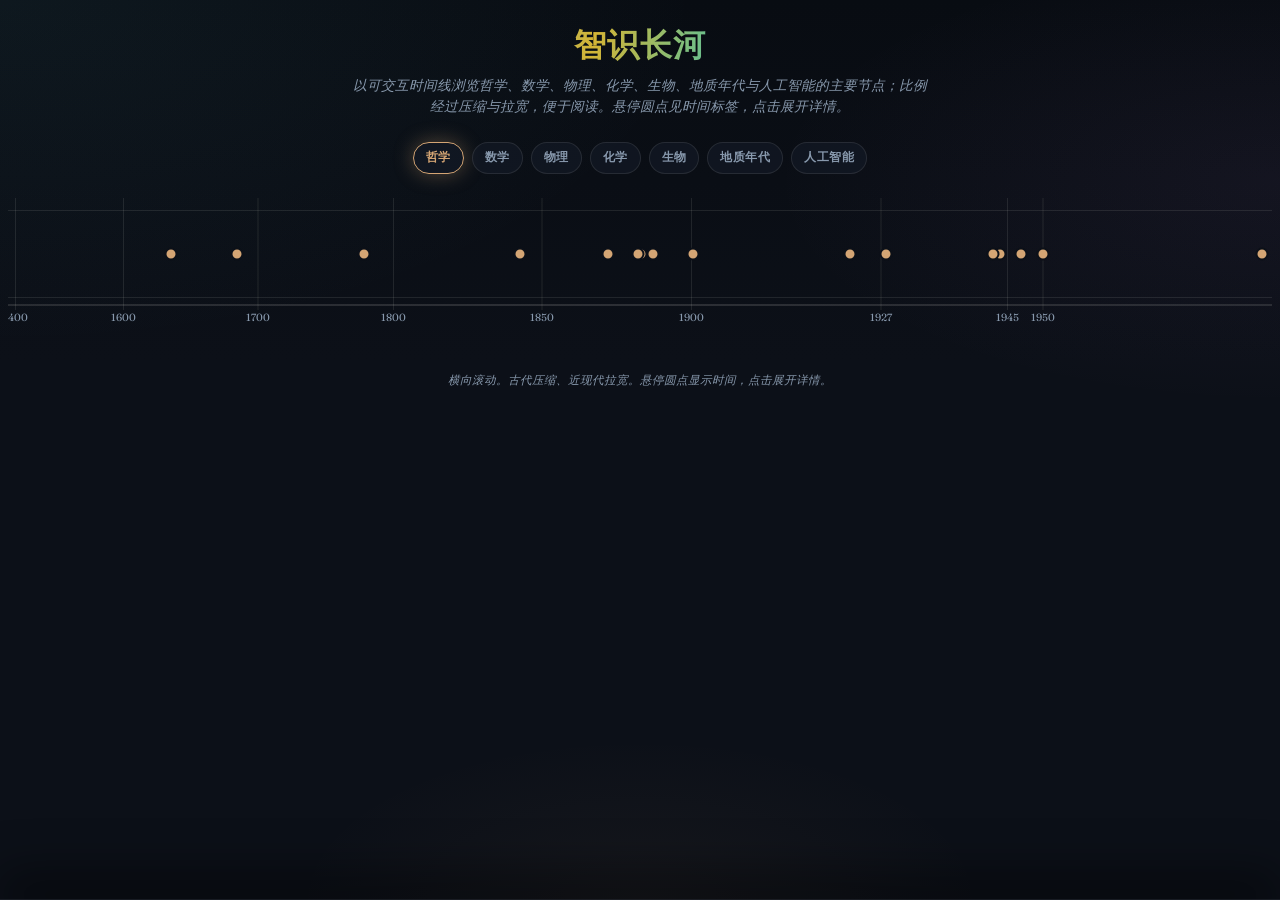
==== timeline.html @ 2673f846 "初始版本：易行简个人站点 — 首页 + 智识时间线 Made-with: Cursor" ====
<!DOCTYPE html>
<html lang="zh-CN">
<head>
  <meta charset="UTF-8" />
  <meta name="viewport" content="width=device-width, initial-scale=1" />
  <title>智识长河 — 哲学 · 数理 · 生命 · 地球 · 智能</title>
  <link rel="preconnect" href="https://fonts.googleapis.com" />
  <link rel="preconnect" href="https://fonts.gstatic.com" crossorigin />
  <link href="https://fonts.googleapis.com/css2?family=Fraunces:opsz,wght@9..144,400;9..144,700&family=Spectral:ital,wght@0,400;0,600;1,400&display=swap" rel="stylesheet" />
  <style>
    :root {
      --bg: #0c1018;
      --bg-panel: #141c28;
      --ink: #eae6de;
      --muted: #8899ad;
      --line: rgba(234, 230, 222, 0.1);
      --philosophy: #d4a574;
      --math: #5eb8c9;
      --physics: #d4b435;
      --chemistry: #6ebf8a;
      --biology: #e88888;
      --geology: #a89078;
      --ai: #b87fd9;
    }

    * { box-sizing: border-box; }
    body {
      margin: 0;
      min-height: 100vh;
      font-family: "Spectral", Georgia, serif;
      background: var(--bg);
      color: var(--ink);
      background-image:
        radial-gradient(ellipse 100% 70% at 0% 0%, rgba(94, 184, 201, 0.07), transparent 55%),
        radial-gradient(ellipse 80% 50% at 100% 20%, rgba(184, 127, 217, 0.06), transparent 50%),
        radial-gradient(ellipse 60% 40% at 50% 100%, rgba(212, 165, 116, 0.05), transparent 45%),
        linear-gradient(180deg, #080c12 0%, var(--bg) 40%);
    }

    header {
      padding: 1.5rem 1.25rem 0.5rem;
      max-width: 52rem;
      margin: 0 auto;
      text-align: center;
    }
    h1 {
      font-family: "Fraunces", Georgia, serif;
      font-weight: 700;
      font-size: clamp(1.4rem, 4vw, 2rem);
      letter-spacing: 0.03em;
      margin: 0 0 0.5rem;
      background: linear-gradient(
        100deg,
        var(--philosophy),
        var(--math) 22%,
        var(--physics) 44%,
        var(--chemistry) 58%,
        var(--biology) 72%,
        var(--geology) 84%,
        var(--ai)
      );
      -webkit-background-clip: text;
      -webkit-text-fill-color: transparent;
      background-clip: text;
    }
    .subtitle {
      color: var(--muted);
      font-size: 0.85rem;
      line-height: 1.55;
      max-width: 36rem;
      margin: 0 auto;
      font-style: italic;
    }

    .tabs {
      display: flex;
      flex-wrap: wrap;
      justify-content: center;
      gap: 0.35rem 0.5rem;
      padding: 1rem 1rem 0.75rem;
      max-width: 56rem;
      margin: 0 auto;
    }
    .tabs button {
      font-family: "Fraunces", Georgia, serif;
      font-size: 0.72rem;
      font-weight: 600;
      letter-spacing: 0.04em;
      padding: 0.45rem 0.75rem;
      border-radius: 999px;
      border: 1px solid var(--line);
      background: rgba(20, 28, 40, 0.6);
      color: var(--muted);
      cursor: pointer;
      transition: color 0.2s, border-color 0.2s, box-shadow 0.2s, background 0.2s;
    }
    .tabs button:hover {
      color: var(--ink);
      border-color: rgba(234, 230, 222, 0.22);
    }
    .tabs button.active {
      color: var(--ink);
      border-color: currentColor;
      box-shadow: 0 0 20px color-mix(in srgb, currentColor 35%, transparent);
    }
    .tabs button[data-d="philosophy"].active { color: var(--philosophy); }
    .tabs button[data-d="math"].active { color: var(--math); }
    .tabs button[data-d="physics"].active { color: var(--physics); }
    .tabs button[data-d="chemistry"].active { color: var(--chemistry); }
    .tabs button[data-d="biology"].active { color: var(--biology); }
    .tabs button[data-d="geology"].active { color: var(--geology); }
    .tabs button[data-d="ai"].active { color: var(--ai); }

    .wrap {
      width: 100%;
      padding: 0 0.5rem 1.5rem;
    }

    .timeline-scroll {
      width: 100%;
      overflow-x: auto;
      overflow-y: visible;
      padding: 0.5rem 0 0.75rem;
      -webkit-overflow-scrolling: touch;
      scrollbar-color: var(--muted) var(--bg-panel);
    }
    .timeline-inner {
      position: relative;
      padding: 0 1.5rem 0.75rem;
      margin: 0 auto;
      box-sizing: border-box;
      display: flex;
      flex-direction: column;
      --ruler-tick-height: calc(1rem + 88px + 0.5rem);
    }
    .timeline-inner.wide { width: 3200px; }
    .timeline-inner.narrow { width: 2800px; }

    .timeline-ruler {
      position: relative;
      flex-shrink: 0;
      height: 40px;
      margin-top: 0.4rem;
    }
    .axis {
      position: absolute;
      left: 1.5rem;
      right: 1.5rem;
      top: 0;
      height: 2px;
      background: var(--line);
      pointer-events: none;
    }
    .axis::after {
      content: "";
      position: absolute;
      inset: 0;
      background: linear-gradient(90deg, transparent, rgba(234, 230, 222, 0.05), transparent);
    }

    .year-ticks {
      position: absolute;
      left: 1.5rem;
      right: 1.5rem;
      top: 8px;
      height: 30px;
      pointer-events: none;
    }
    .year-tick {
      position: absolute;
      transform: translateX(-50%);
      font-family: "Fraunces", serif;
      font-size: 0.65rem;
      color: var(--muted);
      white-space: nowrap;
      top: 0;
      line-height: 1.2;
      max-width: 5.5rem;
      text-align: center;
    }
    .year-tick::before {
      content: "";
      position: absolute;
      left: 50%;
      bottom: 100%;
      margin-bottom: 2px;
      width: 1px;
      height: var(--ruler-tick-height);
      background: var(--line);
      transform: translateX(-50%);
    }

    .tracks {
      position: relative;
      padding-top: 1rem;
      flex-shrink: 0;
    }
    .track {
      position: relative;
      margin-left: 0;
      height: 88px;
      border-radius: 4px;
      background: linear-gradient(90deg, var(--bg-panel), transparent 5%, transparent 95%, var(--bg-panel));
      border: 1px solid var(--line);
      overflow: visible;
    }
    .track { --accent: var(--math); --glow: color-mix(in srgb, var(--accent) 40%, transparent); }

    .marker {
      position: absolute;
      top: 50%;
      transform: translate(-50%, -50%);
      width: 13px;
      height: 13px;
      padding: 0;
      border-radius: 50%;
      background: var(--accent);
      border: 2px solid var(--bg);
      cursor: pointer;
      z-index: 2;
      transition: transform 0.2s, box-shadow 0.2s;
      box-shadow: 0 0 0 0 var(--glow);
    }
    .marker:hover, .marker:focus-visible, .marker.active {
      transform: translate(-50%, -50%) scale(1.22);
      box-shadow: 0 0 18px 4px var(--glow);
      outline: none;
    }
    .marker::after {
      content: attr(data-year);
      position: absolute;
      left: 50%;
      bottom: calc(100% + 6px);
      transform: translateX(-50%);
      font-family: "Fraunces", serif;
      font-size: 0.55rem;
      color: var(--accent);
      white-space: nowrap;
      font-weight: 600;
      pointer-events: none;
      opacity: 0;
      transition: opacity 0.12s ease;
    }
    .marker:hover::after,
    .marker:focus-visible::after,
    .marker.active::after {
      opacity: 1;
    }
    .marker.label-below::after {
      bottom: auto;
      top: calc(100% + 6px);
    }

    .detail-panel {
      position: fixed;
      bottom: 0;
      left: 0;
      right: 0;
      max-height: 48vh;
      background: var(--bg-panel);
      border-top: 1px solid var(--line);
      padding: 1rem 1.25rem 1.35rem;
      transform: translateY(100%);
      transition: transform 0.32s cubic-bezier(0.22, 1, 0.36, 1);
      z-index: 100;
      box-shadow: 0 -24px 48px rgba(0, 0, 0, 0.5);
    }
    .detail-panel.open { transform: translateY(0); }
    .detail-panel .inner { max-width: 720px; margin: 0 auto; }
    .detail-panel .disc {
      display: inline-block;
      font-size: 0.65rem;
      font-weight: 600;
      letter-spacing: 0.08em;
      text-transform: uppercase;
      padding: 0.18rem 0.5rem;
      border-radius: 4px;
      margin-bottom: 0.4rem;
      border: 1px solid color-mix(in srgb, currentColor 35%, transparent);
    }
    .detail-panel .disc.philosophy { color: var(--philosophy); background: color-mix(in srgb, var(--philosophy) 18%, transparent); }
    .detail-panel .disc.math { color: var(--math); background: color-mix(in srgb, var(--math) 18%, transparent); }
    .detail-panel .disc.physics { color: var(--physics); background: color-mix(in srgb, var(--physics) 18%, transparent); }
    .detail-panel .disc.chemistry { color: var(--chemistry); background: color-mix(in srgb, var(--chemistry) 18%, transparent); }
    .detail-panel .disc.biology { color: var(--biology); background: color-mix(in srgb, var(--biology) 18%, transparent); }
    .detail-panel .disc.geology { color: var(--geology); background: color-mix(in srgb, var(--geology) 18%, transparent); }
    .detail-panel .disc.ai { color: var(--ai); background: color-mix(in srgb, var(--ai) 18%, transparent); }
    .detail-panel h2 {
      font-family: "Fraunces", serif;
      font-size: 1.12rem;
      margin: 0 0 0.65rem;
      line-height: 1.38;
    }
    .detail-panel dl {
      margin: 0;
      display: grid;
      gap: 0.5rem;
    }
    .detail-panel dt {
      color: var(--muted);
      font-size: 0.7rem;
      font-weight: 600;
      letter-spacing: 0.04em;
    }
    .detail-panel dd {
      margin: 0.08rem 0 0;
      font-size: 0.88rem;
      line-height: 1.52;
    }
    .close-btn {
      position: absolute;
      top: 0.75rem;
      right: 1rem;
      background: transparent;
      border: 1px solid var(--line);
      color: var(--ink);
      width: 1.9rem;
      height: 1.9rem;
      border-radius: 4px;
      cursor: pointer;
      font-size: 1.05rem;
      line-height: 1;
    }
    .close-btn:hover { border-color: var(--muted); }

    .hint {
      text-align: center;
      color: var(--muted);
      font-size: 0.72rem;
      margin-top: 0.25rem;
      font-style: italic;
      padding: 0 1rem;
    }

    .geo-legend {
      font-size: 0.7rem;
      color: var(--muted);
      text-align: center;
      max-width: 40rem;
      margin: 0 auto 0.5rem;
      line-height: 1.45;
    }

    @media (max-width: 640px) {
      .timeline-inner.wide { width: 2800px; }
      .timeline-inner.narrow { width: 2400px; }
    }
  </style>
</head>
<body>
  <header>
    <h1>智识长河</h1>
    <p class="subtitle">以可交互时间线浏览哲学、数学、物理、化学、生物、地质年代与人工智能的主要节点；比例经过压缩与拉宽，便于阅读。悬停圆点见时间标签，点击展开详情。</p>
  </header>

  <nav class="tabs" id="tabs" aria-label="学科切换">
    <button type="button" data-d="philosophy" class="active">哲学</button>
    <button type="button" data-d="math">数学</button>
    <button type="button" data-d="physics">物理</button>
    <button type="button" data-d="chemistry">化学</button>
    <button type="button" data-d="biology">生物</button>
    <button type="button" data-d="geology">地质年代</button>
    <button type="button" data-d="ai">人工智能</button>
  </nav>

  <p class="geo-legend" id="geoNote" hidden>地质轴：左侧为地球早期，右侧为现今。显生宙占较宽画幅；冥古—太古宙高度压缩。</p>

  <div class="wrap">
    <div class="timeline-scroll" id="scroll">
      <div class="timeline-inner wide" id="inner">
        <div class="tracks" id="tracks"></div>
        <div class="timeline-ruler">
          <div class="axis"></div>
          <div class="year-ticks" id="ticks"></div>
        </div>
      </div>
    </div>
    <p class="hint" id="hint">横向滚动时间轴。近现代事件密集处已拉宽显示。</p>
  </div>

  <aside class="detail-panel" id="panel" aria-live="polite">
    <button type="button" class="close-btn" id="close" aria-label="关闭">×</button>
    <div class="inner" id="panelContent"></div>
  </aside>

  <script>
    const DISC = {
      philosophy: { label: "哲学", accent: "var(--philosophy)", className: "philosophy" },
      math: { label: "数学", accent: "var(--math)", className: "math" },
      physics: { label: "物理", accent: "var(--physics)", className: "physics" },
      chemistry: { label: "化学", accent: "var(--chemistry)", className: "chemistry" },
      biology: { label: "生物", accent: "var(--biology)", className: "biology" },
      geology: { label: "地质年代", accent: "var(--geology)", className: "geology" },
      ai: { label: "人工智能", accent: "var(--ai)", className: "ai" }
    };

    /** 人文与科学史：压缩古代，放宽近现代。近现代专用轴（如 AI）另算比例。 */
    function yearToPct(y, minY, maxY) {
      const yc = Math.min(maxY, Math.max(minY, y));
      if (minY >= 1600) {
        const mid = 1950;
        if (mid <= minY || maxY <= minY) {
          return ((yc - minY) / (maxY - minY)) * 100;
        }
        if (yc <= mid) {
          return ((yc - minY) / (mid - minY)) * 58;
        }
        return 58 + ((yc - mid) / (maxY - mid)) * 42;
      }
      if (yc <= 1000) {
        return ((yc - minY) / (1000 - minY)) * 20;
      }
      if (yc <= 1600) {
        return 20 + ((yc - 1000) / 600) * 12;
      }
      if (yc <= 1800) {
        return 32 + ((yc - 1600) / 200) * 10;
      }
      if (yc <= 1900) {
        return 42 + ((yc - 1800) / 100) * 11;
      }
      if (yc <= 1950) {
        return 53 + ((yc - 1900) / 50) * 13;
      }
      return 66 + ((yc - 1950) / (maxY - 1950)) * 34;
    }

    /**
     * 地质：ma = 百万年前。左端 4600 Ma，右端 0（今）。
     * 显生宙（541Ma 内）约占一半宽度；前寒武纪对数式压缩。
     */
    function maToPct(ma) {
      const m = Math.min(4600, Math.max(0, ma));
      if (m <= 541) {
        return 50 + (1 - m / 541) * 50;
      }
      if (m <= 2500) {
        return 25 + (1 - (m - 541) / (2500 - 541)) * 25;
      }
      return (1 - (m - 2500) / (4600 - 2500)) * 25;
    }

    const DATA = {
      philosophy: {
        kind: "year",
        minYear: -600,
        maxYear: 2025,
        innerClass: "narrow",
        ticks: [-600, -300, 0, 500, 1000, 1400, 1600, 1700, 1800, 1850, 1900, 1927, 1945, 1950, 2000, 2025],
        scrollRatio: 0.52,
        events: [
          { year: -585, person: "泰勒斯等（米利都学派）", event: "自然哲学的兴起", achievement: "以自然本身解释自然现象，被视为西方哲学与科学思想的共同源头之一。" },
          { year: -470, person: "苏格拉底（Socrates）", event: "诘问法与伦理探究", achievement: "将哲学焦点转向概念澄清与「认识你自己」，深刻影响柏拉图与整个欧陆传统。" },
          { year: -387, person: "柏拉图（Plato）", event: "学园与传统形而上学", achievement: "理念论、国家与灵魂学说；其对话体成为哲学教育的范本。" },
          { year: -335, person: "亚里士多德（Aristotle）", event: "逻辑学与多领域体系", achievement: "形式逻辑、形而上学、伦理学与博物学框架，中世纪与近代学术长期受其范畴支配。" },
          { year: 354, person: "奥古斯丁（Augustine）", event: "时间与神义问题", achievement: "内心转向、自由意志与恶的问题，融合希腊哲学与基督教神学。" },
          { year: 1250, person: "托马斯·阿奎那（Aquinas）", event: "经院哲学综合", achievement: "亚里士多德与基督教教义的系统结合，影响自然法与后世形而上学讨论。" },
          { year: 1641, person: "笛卡尔（Descartes）", event: "《第一哲学沉思》", achievement: "方法论怀疑与「我思」起点，开创近代主体性哲学与理性主义。" },
          { year: 1689, person: "洛克（Locke）", event: "经验论与政治哲学", achievement: "观念来源的经验说明；自然权利思想影响启蒙与宪政讨论。" },
          { year: 1781, person: "康德（Kant）", event: "《纯粹理性批判》", achievement: "先验观念论与认识论转向，划定理性边界并重塑伦理与美学的基础。" },
          { year: 1843, person: "克尔凯郭尔（Kierkegaard）", event: "《恐惧与颤栗》等", achievement: "提出「信仰之跃」与美学—伦理—宗教三阶段；强调个体在上帝面前的绝对责任，被视为基督教存在主义与实存哲学的先声。名言式命题：「真理即主体性」——真理不在体系而在个人决断中的承担。" },
          { year: 1872, person: "尼采（Nietzsche）", event: "《悲剧的诞生》", achievement: "以日神/酒神解释希腊悲剧精神，反对苏格拉底以降的理性乐观主义，为后来的价值重估与生命哲学埋伏笔。" },
          { year: 1882, person: "尼采（Nietzsche）", event: "《快乐的科学》与「上帝已死」", achievement: "第五卷补遗中借疯子之口宣告「上帝已死」：欧洲道德根基动摇，人须自铸价值。同一时期提出永恒轮回的思想实验，追问：若一切重演，你是否仍愿如此生活？" },
          { year: 1883, person: "尼采（Nietzsche）", event: "《查拉图斯特拉如是说》", achievement: "以诗性箴言体提出超人（Übermensch）、末人、权力意志；「成为你所是」与对怜悯伦理的批判，深刻影响文学、心理学与后现代伦理讨论。" },
          { year: 1887, person: "尼采（Nietzsche）", event: "《论道德的谱系》", achievement: "以系谱学方法区分主人道德与奴隶道德，揭示怨恨（ressentiment）如何翻转价值；为福柯等人的权力—知识分析提供方法论灵感。" },
          { year: 1900, person: "胡塞尔（Husserl）", event: "《逻辑研究》", achievement: "开创现象学：回到「事物本身」，通过本质直观与意向性分析描述意识结构。海德格尔、萨特等人的实存/生存论路径多由此出。" },
          { year: 1922, person: "维特根斯坦（Wittgenstein）", event: "《逻辑哲学论》", achievement: "语言界限与图像论，推动分析哲学与逻辑语义学发展。" },
          { year: 1927, person: "海德格尔（Heidegger）", event: "《存在与时间》", achievement: "以「此在」（Dasein）追问存在意义：操心、向死而在、本真与非本真；时间性为理解存在的境域。此书被视为20世纪欧陆哲学的里程碑，亦深刻影响萨特的存在主义表述。" },
          { year: 1942, person: "加缪（Camus）", event: "《西西弗神话》", achievement: "提出「荒谬」：人对意义的渴求与世界沉默之间的断裂；结论不是自杀而是「应当想象西西弗是快乐的」——在无神论下坚持反抗与清醒。与萨特论战「是否必为存在主义者」。" },
          { year: 1943, person: "萨特（Sartre）", event: "《存在与虚无》", achievement: "系统阐述自由与责任：意识是「自为存在」，不断否定既成所是；「人被判定为自由」。关键区分自在/自为、自欺（mauvaise foi）；他人即地狱指向主体间承认的困难。" },
          { year: 1946, person: "萨特（Sartre）", event: "公开演讲《存在主义是一种人道主义》", achievement: "面向公众的宣言：「存在先于本质」——人没有预先被规定的本质，通过选择与行动自我定义；强调人不能逃避对自我与他人的责任。此文通俗化存在主义，亦引发「是否仍人道主义」的哲学争议。" },
          { year: 1949, person: "波伏娃（de Beauvoir）", event: "《第二性》", achievement: "名言：「女人不是天生的，而是被塑造成的」；以存在主义伦理审视性别与处境，把「他者」分析引入女性主义经典，与萨特哲学形成对话与修正。" },
          { year: 1967, person: "福柯（Foucault）等", event: "知识考古与话语分析", achievement: "权力—知识关系与历史断裂视角，拓展哲学与社会理论的交叉。" }
        ]
      },
      math: {
        kind: "year",
        minYear: -500,
        maxYear: 2025,
        innerClass: "wide",
        ticks: [-500, 0, 500, 1000, 1500, 1600, 1700, 1800, 1900, 1920, 1950, 1970, 1990, 2000, 2010, 2025],
        scrollRatio: 0.55,
        events: [
          { year: -300, person: "欧几里得（Euclid）", event: "《几何原本》", achievement: "公理化几何典范，影响数学严格性标准两千余年。" },
          { year: 250, person: "丢番图（Diophantus）", event: "《算术》", achievement: "不定方程与代数思想，衔接古代算术与近代数论。" },
          { year: 820, person: "花拉子米（Al-Khwarizmi）", event: "代数学的系统阐述", achievement: "一次与二次方程算法化；algorithm 一词源于其名。" },
          { year: 1637, person: "笛卡尔（Descartes）", event: "解析几何", achievement: "坐标统一几何与代数，为微积分铺路。" },
          { year: 1684, person: "牛顿 / 莱布尼茨", event: "微积分发表", achievement: "变化率与累积的无穷小演算，成为科学建模核心语言。" },
          { year: 1820, person: "伽罗瓦（Galois）", event: "群论与根式可解性", achievement: "对称结构进入方程理论，开创抽象代数方向。" },
          { year: 1900, person: "希尔伯特（Hilbert）", event: "23 个数学问题", achievement: "为 20 世纪数学设定研究议程。" },
          { year: 1931, person: "哥德尔（Gödel）", event: "不完备定理", achievement: "形式系统内不可判定命题的存在，重塑数学基础观。" },
          { year: 1994, person: "怀尔斯（Wiles）等", event: "费马大定理", achievement: "椭圆曲线与模形式深度联系，数论里程碑。" },
          { year: 2003, person: "佩雷尔曼（Perelman）", event: "庞加莱猜想", achievement: "里奇流与三维拓扑，克雷研究所千禧难题之一获解。" }
        ]
      },
      physics: {
        kind: "year",
        minYear: -500,
        maxYear: 2025,
        innerClass: "wide",
        ticks: [-500, 0, 1000, 1543, 1687, 1800, 1865, 1905, 1915, 1926, 1948, 2012, 2015, 2025],
        scrollRatio: 0.58,
        events: [
          { year: -240, person: "阿基米德（Archimedes）", event: "浮力与杠杆", achievement: "静力学与流体静力学经典定律。" },
          { year: 1543, person: "哥白尼（Copernicus）", event: "日心说《天体运行论》", achievement: "宇宙图景从地心向日心转变的关键一步。" },
          { year: 1687, person: "牛顿（Newton）", event: "《自然哲学的数学原理》", achievement: "万有引力与运动定律，经典力学统一框架。" },
          { year: 1865, person: "麦克斯韦（Maxwell）", event: "麦克斯韦方程组", achievement: "电磁场统一，预言电磁波。" },
          { year: 1905, person: "爱因斯坦（Einstein）", event: "狭义相对论", achievement: "时空相对性与质能关系。" },
          { year: 1915, person: "爱因斯坦（Einstein）", event: "广义相对论", achievement: "引力几何化，宇宙学与引力波的理论基础。" },
          { year: 1926, person: "玻尔、海森堡、薛定谔等", event: "量子力学完整表述", achievement: "微观世界概率幅与算符形式。" },
          { year: 1948, person: "费曼 / 施温格 / 朝永", event: "量子电动力学重整化", achievement: "量子场论计算与实验精确吻合的范式。" },
          { year: 2012, person: "CERN ATLAS/CMS", event: "希格斯玻色子", achievement: "标准模型电弱对称破缺机制的实验验证。" },
          { year: 2015, person: "LIGO / Virgo", event: "引力波直接探测", achievement: "打开引力波天文学观测窗口。" }
        ]
      },
      chemistry: {
        kind: "year",
        minYear: -500,
        maxYear: 2025,
        innerClass: "narrow",
        ticks: [-500, 0, 1000, 1600, 1700, 1770, 1800, 1869, 1926, 1953, 1985, 2025],
        scrollRatio: 0.5,
        events: [
          { year: -400, person: "留基伯 / 德谟克利特（传说与文献）", event: "原子观念（哲学层面）", achievement: "物质离散性的古老直觉，近代原子论的思想先驱。" },
          { year: 1661, person: "波义耳（Boyle）", event: "《怀疑的化学家》", achievement: "元素概念与实验化学方法论，化学逐渐独立于炼金术叙事。" },
          { year: 1774, person: "拉瓦锡（Lavoisier）", event: "氧化说与质量守恒", achievement: "近代化学革命：精确称量与燃烧理论的改写。" },
          { year: 1803, person: "道尔顿（Dalton）", event: "原子论与倍比定律", achievement: "定量原子假说，连接化学反应的整数比规律。" },
          { year: 1869, person: "门捷列夫（Mendeleev）", event: "元素周期律", achievement: "性质随原子量（后修正为原子序）周期重复，预言新元素。" },
          { year: 1874, person: "范托夫 / 勒贝尔", event: "碳四面体与立体化学", achievement: "分子三维结构与旋光异构的理解。" },
          { year: 1926, person: "薛定谔方程在化学中的应用", event: "量子化学开端", achievement: "化学键与分子轨道可由量子力学计算。" },
          { year: 1953, person: "齐格勒—纳塔等", event: "定向聚合催化剂", achievement: "塑料与高分子工业的关键催化体系。" },
          { year: 1985, person: "克罗托 / 斯莫利等", event: "富勒烯 C₆₀", achievement: "新型碳同素异形体，开启纳米碳材料研究。" },
          { year: 2016, person: "法林加等", event: "分子机器（诺奖）", achievement: "可控分子马达与开关，化学迈向微观机器。" }
        ]
      },
      biology: {
        kind: "year",
        minYear: -500,
        maxYear: 2025,
        innerClass: "wide",
        ticks: [-500, 0, 500, 1543, 1628, 1735, 1859, 1900, 1953, 2003, 2012, 2020, 2025],
        scrollRatio: 0.54,
        events: [
          { year: -350, person: "亚里士多德等", event: "动物志与分类雏形", achievement: "系统观察生命现象的早期综合。" },
          { year: 1543, person: "维萨里（Vesalius）", event: "《人体构造》", achievement: "解剖学基于实证观察的复兴。" },
          { year: 1628, person: "哈维（Harvey）", event: "血液循环", achievement: "实验生理学的重要范例。" },
          { year: 1735, person: "林奈（Linnaeus）", event: "双名法与分类体系", achievement: "生物命名与层级分类的国际传统基础。" },
          { year: 1859, person: "达尔文（Darwin）", event: "《物种起源》", achievement: "自然选择解释物种多样性，统一生物学史观。" },
          { year: 1865, person: "孟德尔（Mendel）", event: "遗传定律（后重新发现）", achievement: "离散遗传因子思想，为基因概念奠基。" },
          { year: 1953, person: "沃森 / 克里克等", event: "DNA 双螺旋", achievement: "遗传信息分子载体与复制机制的结构基础。" },
          { year: 1977, person: "桑格（Sanger）等", event: "DNA 测序方法", achievement: "基因组时代的技术前提。" },
          { year: 2003, person: "人类基因组计划", event: "人类基因组草图", achievement: "大规模遗传信息参考，推动精准医学与演化研究。" },
          { year: 2012, person: "杜德纳 / 沙尔庞捷等", event: "CRISPR-Cas9 基因编辑", achievement: "可编程核酸酶，革命性改造生命科学研究与应用边界。" }
        ]
      },
      geology: {
        kind: "geo",
        innerClass: "wide",
        ticks: [
          { ma: 4600, label: "46 亿年前\n地球形成" },
          { ma: 4000, label: "40 亿年前" },
          { ma: 2500, label: "大氧化等\n25 亿年前" },
          { ma: 541, label: "寒武纪开始\n5.41 亿年前" },
          { ma: 252, label: "二叠纪末\n2.52 亿年前" },
          { ma: 66, label: "白垩纪末\n6600 万年前" },
          { ma: 2.6, label: "第四纪\n260 万年前" },
          { ma: 0, label: "现今" }
        ],
        scrollRatio: 0.15,
        events: [
          { ma: 4560, person: "行星吸积（主流模型）", event: "地球形成", achievement: "由原行星盘物质吸积；后期大碰撞假说解释月球起源。" },
          { ma: 4400, person: "锆石同位素记录", event: "最古老地壳碎片", achievement: "暗示早期已有固态地壳与水圈相互作用线索。" },
          { ma: 4000, person: "晚期重轰炸衰退", event: "宜居窗口逐步打开", achievement: "撞击通量下降有利于海洋与化学演化稳定。" },
          { ma: 3500, person: "叠层石等证据", event: "早期生命活动痕迹", achievement: "微生物席与光合作用前体推动生物圈扩张。" },
          { ma: 2400, person: "大氧化事件（Great Oxidation）", event: "大气氧显著上升", achievement: "改变元素循环与矿物沉积，为复杂代谢铺路。" },
          { ma: 541, person: "化石记录", event: "寒武纪生命大爆发", achievement: "主要动物门类在相对短时间内出现，生态系统复杂化。" },
          { ma: 375, person: "肉鳍鱼等", event: "登陆与四足类起源", achievement: "脊椎动物向陆地拓展的关键演化支。" },
          { ma: 252, person: "生物圈", event: "二叠纪末大灭绝", achievement: "最大规模物种损失之一，重塑中生代生态位。" },
          { ma: 66, person: "希克苏鲁伯撞击等", event: "白垩纪末大灭绝", achievement: "非鸟恐龙灭绝，哺乳动物辐射机遇。" },
          { ma: 2.6, person: "国际年代地层表", event: "第四纪冰期旋回", achievement: "冰川进退塑造现代地貌与人类迁徙背景。" },
          { ma: 0.3, person: "古人类学与遗传学", event: "智人崛起", achievement: "工具、语言与文化在全新世加速改变地表系统。" }
        ]
      },
      ai: {
        kind: "year",
        minYear: 1840,
        maxYear: 2025,
        innerClass: "wide",
        ticks: [1840, 1890, 1936, 1945, 1950, 1956, 1969, 1980, 1989, 1997, 2007, 2012, 2017, 2022, 2025],
        scrollRatio: 0.72,
        events: [
          { year: 1843, person: "巴贝奇 / 洛夫莱斯", event: "分析机与程序思想", achievement: "通用计算与算法的早期想象。" },
          { year: 1936, person: "图灵（Turing）", event: "图灵机", achievement: "可计算性的数学定义。" },
          { year: 1943, person: "麦卡洛克 / 皮茨", event: "人工神经元模型", achievement: "将逻辑与神经活动数学化。" },
          { year: 1948, person: "香农（Shannon）", event: "通信的数学理论", achievement: "信息熵与信道容量，数字通信基石。" },
          { year: 1950, person: "图灵（Turing）", event: "《计算机器与智能》", achievement: "图灵测试与机器智能议题的公开表述。" },
          { year: 1956, person: "麦卡锡、明斯基等", event: "达特茅斯会议", achievement: "「人工智能」名称确立，学科自觉诞生。" },
          { year: 1957, person: "罗森布拉特（Rosenblatt）", event: "感知机", achievement: "可学习分类器与神经网络第一次浪潮。" },
          { year: 1965, person: "费根鲍姆（Feigenbaum）等", event: "专家系统 DENDRAL", achievement: "知识工程与规则推理实用化。" },
          { year: 1986, person: "鲁梅尔哈特等", event: "反向传播普及", achievement: "多层网络有效训练，深度学习先声。" },
          { year: 1997, person: "IBM Deep Blue", event: "国际象棋人机对决", achievement: "专用搜索与硬件在完备信息博弈中的胜利。" },
          { year: 2012, person: "辛顿团队（AlexNet）", event: "ImageNet 突破", achievement: "深度卷积网络在视觉上的产业级转折。" },
          { year: 2017, person: "Vaswani 等", event: "Transformer", achievement: "自注意力成为大模型主干架构。" },
          { year: 2022, person: "OpenAI 等", event: "ChatGPT 普及", achievement: "大语言模型进入日常应用，重塑人机交互。" }
        ]
      }
    };

    let currentDisc = "philosophy";
    const panel = document.getElementById("panel");
    const panelContent = document.getElementById("panelContent");
    const closeBtn = document.getElementById("close");
    const tracksEl = document.getElementById("tracks");
    const ticksEl = document.getElementById("ticks");
    const innerEl = document.getElementById("inner");
    const scrollEl = document.getElementById("scroll");
    const geoNote = document.getElementById("geoNote");
    const hintEl = document.getElementById("hint");

    function positionForEvent(e, cfg) {
      if (cfg.kind === "geo") {
        return maToPct(e.ma);
      }
      return yearToPct(e.year, cfg.minYear, cfg.maxYear);
    }

    function tickLabelYear(y, minY) {
      if (y < 0) return "前 " + Math.abs(y);
      if (y === 0) return "公元元年";
      return String(y);
    }

    function openPanel(ev, discKey) {
      const meta = DISC[discKey];
      document.querySelectorAll(".marker").forEach((x) => x.classList.remove("active"));
      const btn = [...document.querySelectorAll(".marker")].find(
        (b) => b.getAttribute("data-ev-id") === String(ev._id)
      );
      if (btn) btn.classList.add("active");

      let timeStr;
      if (DATA[discKey].kind === "geo") {
        if (ev.ma >= 1000) {
          timeStr = "约 " + (ev.ma / 1000).toFixed(2) + " 十亿年前（" + Math.round(ev.ma) + " Ma）";
        } else if (ev.ma >= 1) {
          timeStr = "约 " + Math.round(ev.ma * 10) / 10 + " 百万年前";
        } else {
          timeStr = "约 " + Math.round(ev.ma * 100) + " 万年前";
        }
      } else {
        const y = ev.year;
        timeStr = y < 0 ? "约公元前 " + Math.abs(y) + " 年" : y + " 年";
      }

      panelContent.innerHTML =
        '<span class="disc ' + meta.className + '">' + meta.label + "</span>" +
        "<h2>" + timeStr + " · " + ev.event + "</h2>" +
        "<dl>" +
        "<dt>代表人物 / 主体</dt><dd>" + ev.person + "</dd>" +
        "<dt>节点</dt><dd>" + ev.event + "</dd>" +
        "<dt>主要贡献与意义</dt><dd>" + ev.achievement + "</dd>" +
        "</dl>";
      panel.classList.add("open");
    }

    closeBtn.addEventListener("click", () => {
      panel.classList.remove("open");
      document.querySelectorAll(".marker").forEach((x) => x.classList.remove("active"));
    });

    panel.addEventListener("click", (e) => {
      if (e.target === panel) closeBtn.click();
    });

    function render(discKey) {
      currentDisc = discKey;
      const cfg = DATA[discKey];
      const meta = DISC[discKey];

      innerEl.classList.remove("wide", "narrow");
      innerEl.classList.add(cfg.innerClass || "wide");

      geoNote.hidden = cfg.kind !== "geo";
      hintEl.textContent =
        cfg.kind === "geo"
          ? "地质时间轴：越靠右越接近现代。点击圆点阅读各阶段地球与生命的协同演化。"
          : "横向滚动。古代压缩、近现代拉宽。悬停圆点显示时间，点击展开详情。";

      ticksEl.innerHTML = "";
      if (cfg.kind === "geo") {
        cfg.ticks.forEach((t) => {
          const el = document.createElement("div");
          el.className = "year-tick";
          el.style.left = maToPct(t.ma) + "%";
          el.textContent = t.label.replace(/\n/g, " ");
          ticksEl.appendChild(el);
        });
      } else {
        cfg.ticks.forEach((y) => {
          const el = document.createElement("div");
          el.className = "year-tick";
          el.style.left = yearToPct(y, cfg.minYear, cfg.maxYear) + "%";
          el.textContent = tickLabelYear(y, cfg.minYear);
          ticksEl.appendChild(el);
        });
      }

      tracksEl.innerHTML = "";
      const track = document.createElement("div");
      track.className = "track";
      track.style.setProperty("--accent", meta.accent);

      const list = cfg.events.map((e, i) => ({ ...e, _id: discKey + "-" + i }));
      list.sort((a, b) => {
        const pa = cfg.kind === "geo" ? a.ma : a.year;
        const pb = cfg.kind === "geo" ? b.ma : b.year;
        return pb - pa;
      });

      list.forEach((e, i) => {
        const m = document.createElement("button");
        m.type = "button";
        m.className = "marker" + (i % 2 === 1 ? " label-below" : "");
        m.style.left = positionForEvent(e, cfg) + "%";
        m.setAttribute("data-ev-id", e._id);
        if (cfg.kind === "geo") {
          let short =
            e.ma >= 1000
              ? (e.ma / 1000).toFixed(1) + " Ga"
              : e.ma >= 1
                ? Math.round(e.ma) + " Ma"
                : Math.round(e.ma * 1000) + " ka";
          m.dataset.year = short;
          m.title = short + " · " + e.event;
        } else {
          m.dataset.year = e.year < 0 ? "前" + Math.abs(e.year) : String(e.year);
          m.title = m.dataset.year + " · " + e.event;
        }
        m.setAttribute("aria-label", (cfg.kind === "geo" ? e.ma + " Ma" : e.year) + " · " + e.event);
        m.addEventListener("click", () => openPanel(e, discKey));
        track.appendChild(m);
      });

      tracksEl.appendChild(track);

      requestAnimationFrame(() => {
        const max = innerEl.scrollWidth - scrollEl.clientWidth;
        scrollEl.scrollLeft = Math.max(0, max * (cfg.scrollRatio ?? 0.5));
      });
    }

    document.getElementById("tabs").addEventListener("click", (e) => {
      const btn = e.target.closest("button[data-d]");
      if (!btn) return;
      document.querySelectorAll(".tabs button").forEach((b) => b.classList.remove("active"));
      btn.classList.add("active");
      render(btn.getAttribute("data-d"));
    });

    render("philosophy");
  </script>
</body>
</html>
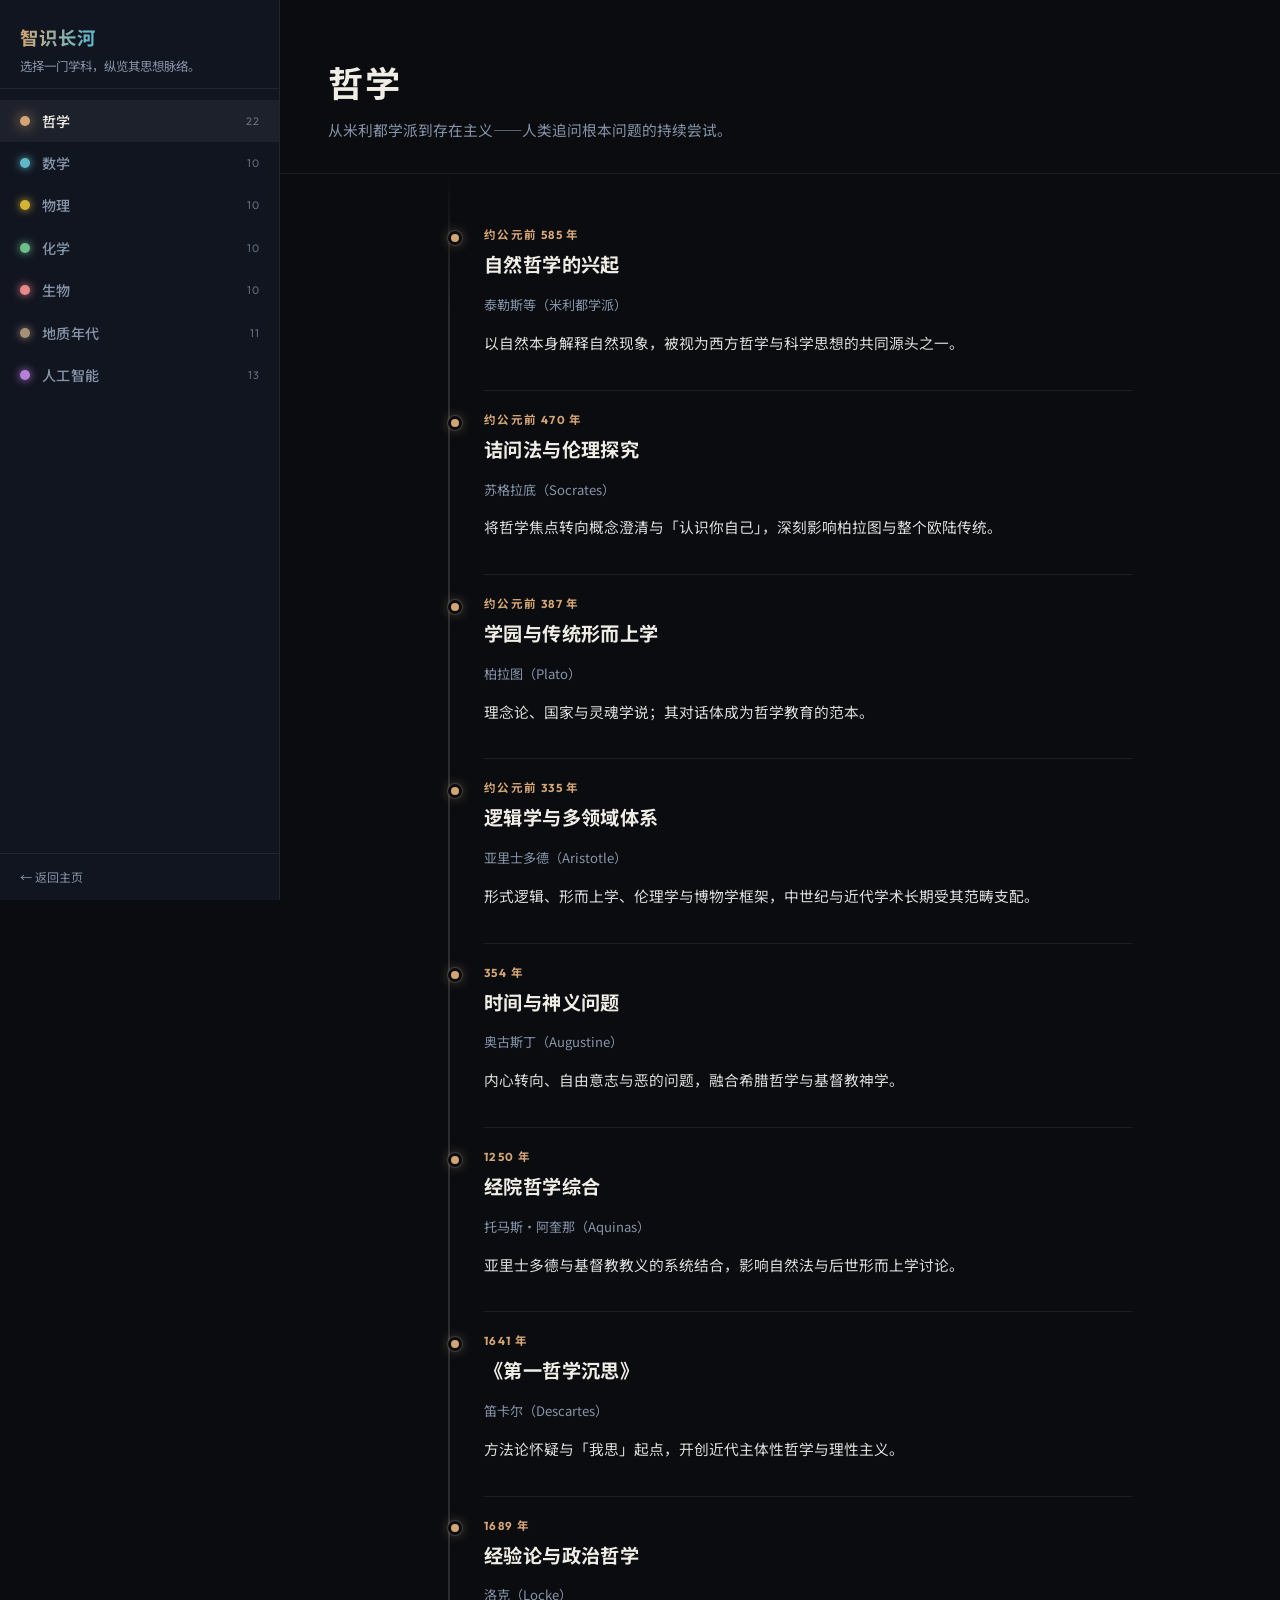
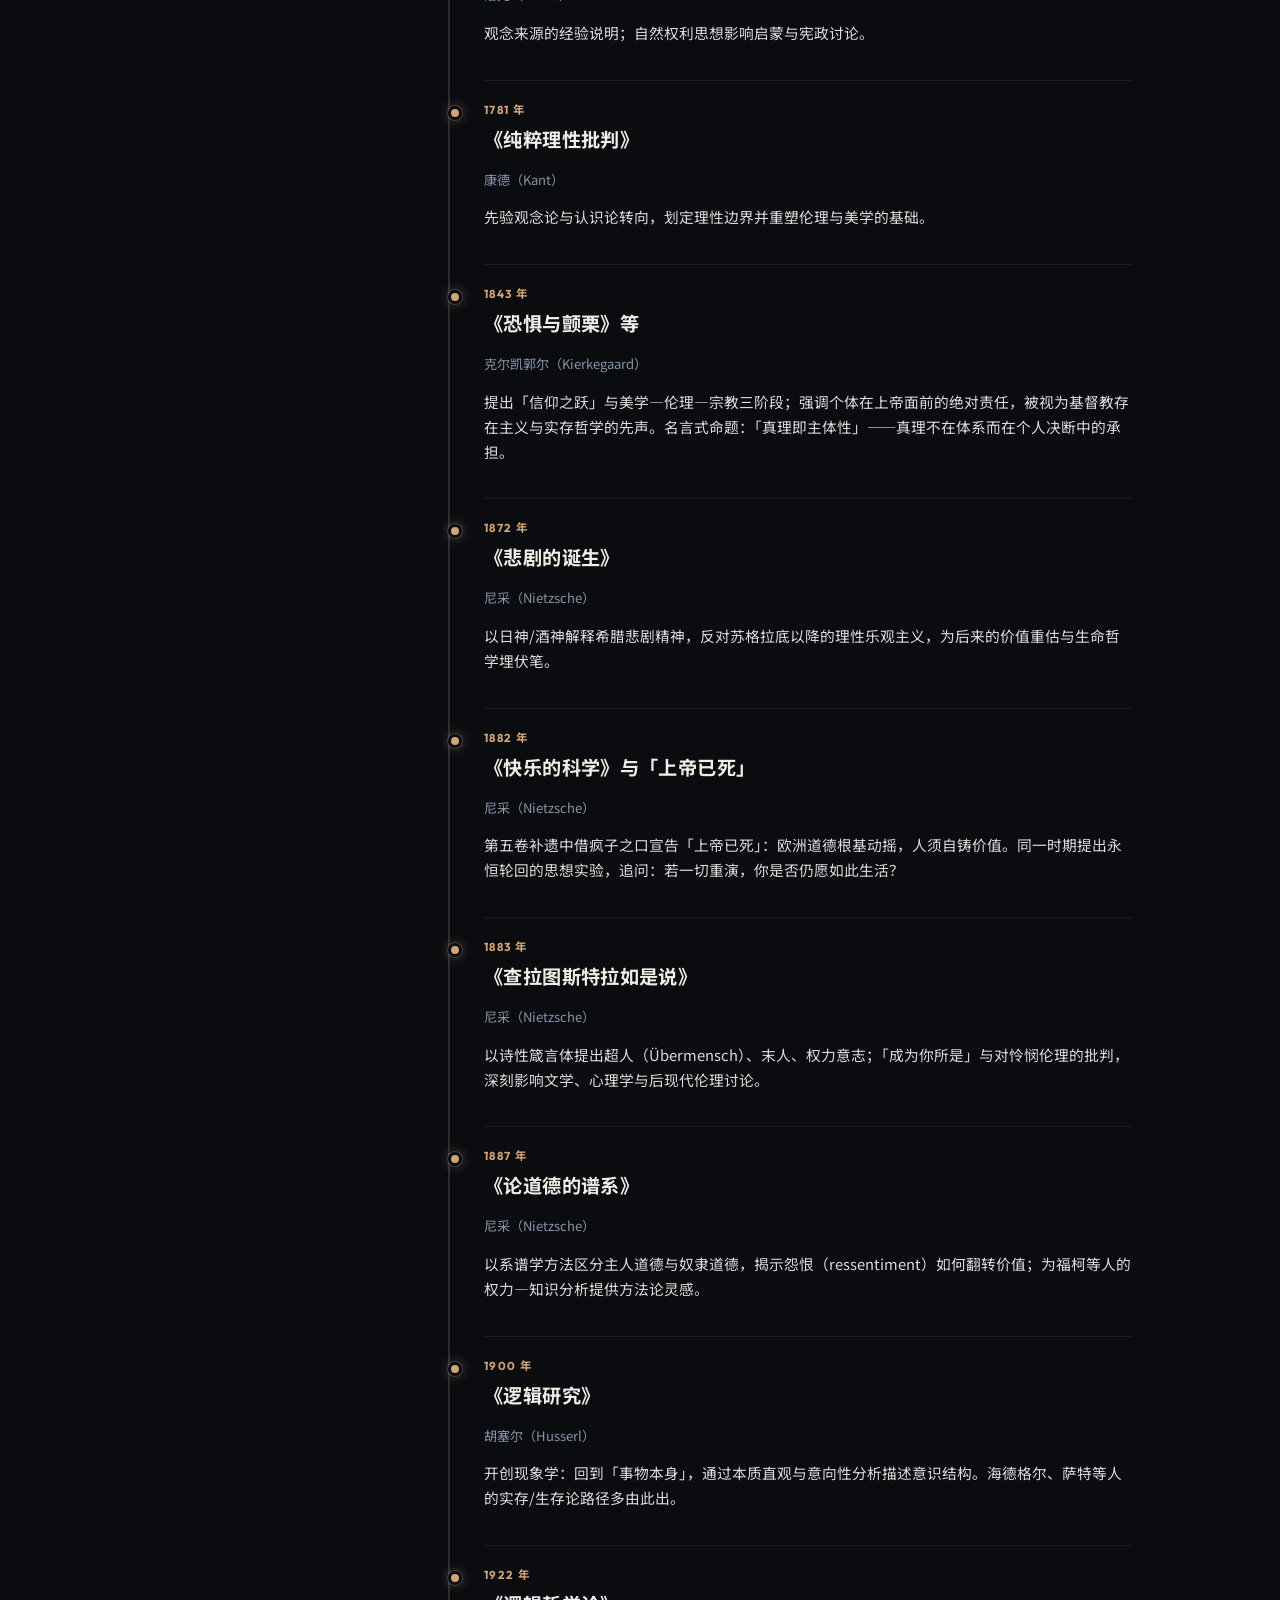
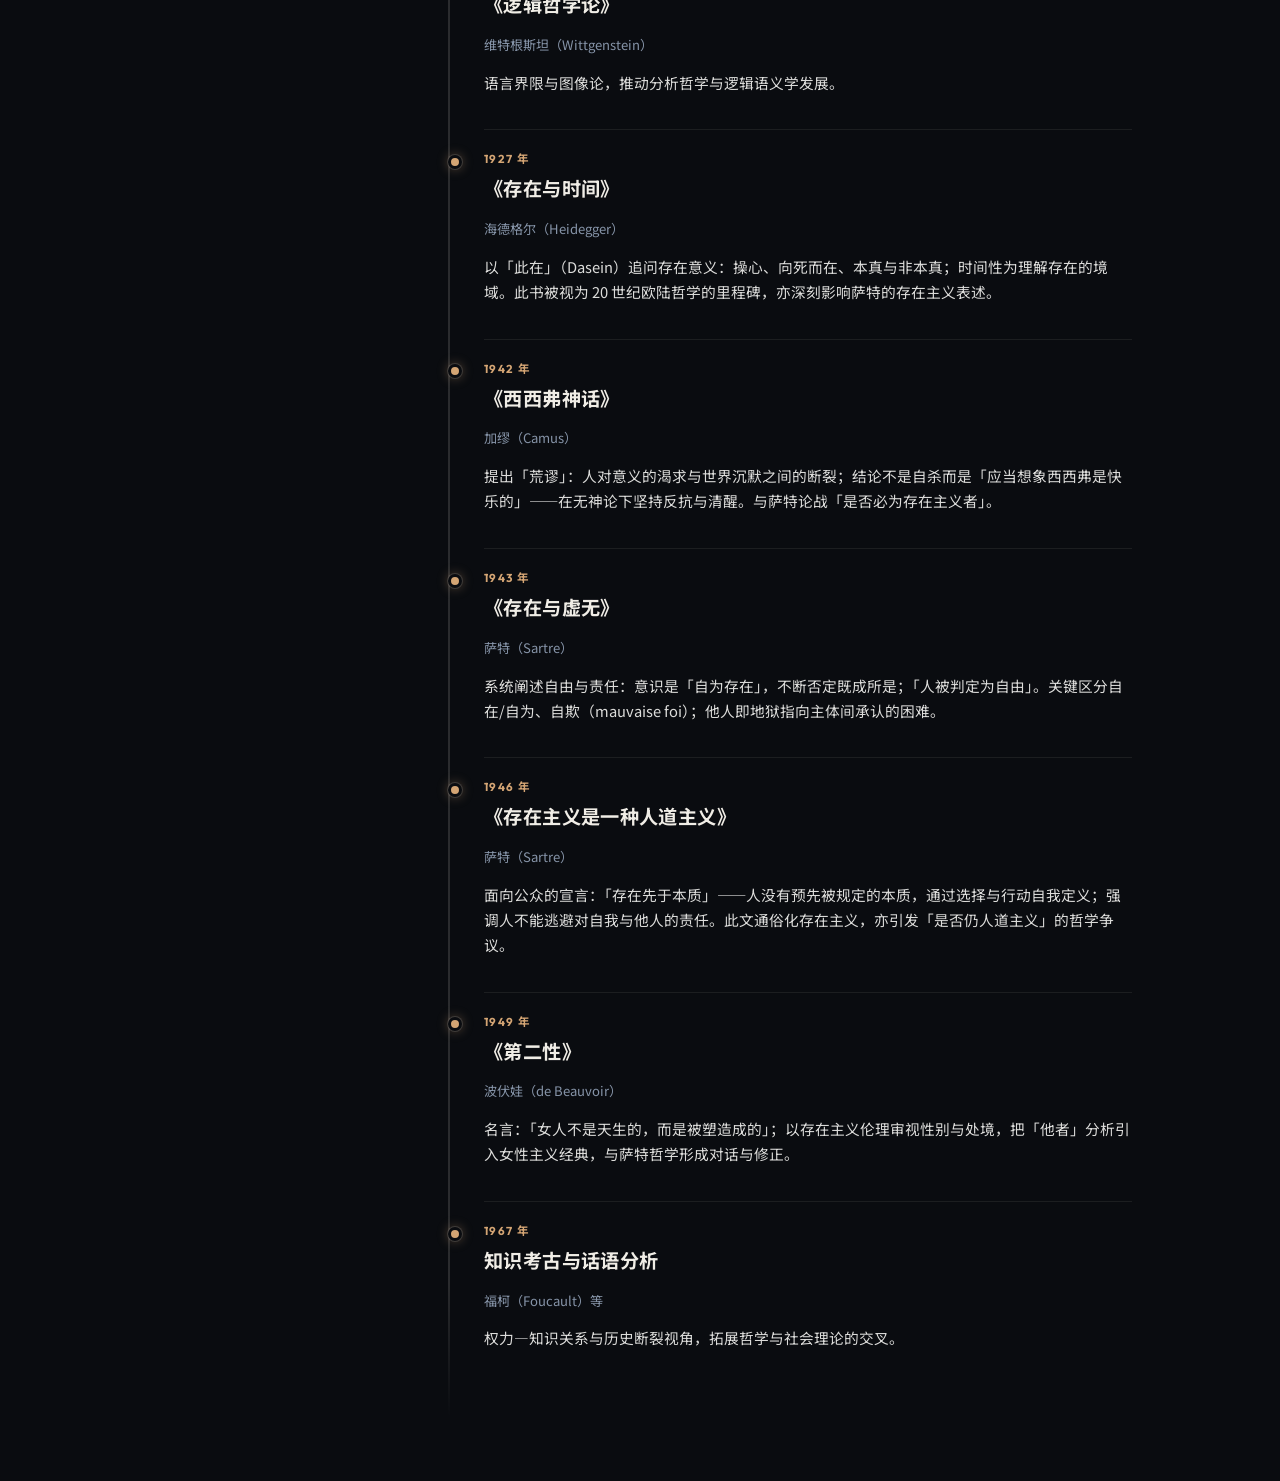
==== commit 0ed5d0dd: "重做时间线：竖向全屏布局，左侧学科列表，点击展开完整脉络 Made-with: Cursor" ====
--- a/timeline.html
+++ b/timeline.html
@@ -2,18 +2,21 @@
 <html lang="zh-CN">
 <head>
   <meta charset="UTF-8" />
-  <meta name="viewport" content="width=device-width, initial-scale=1" />
+  <meta name="viewport" content="width=device-width, initial-scale=1, viewport-fit=cover" />
+  <meta name="theme-color" content="#0a0c10" />
   <title>智识长河 — 哲学 · 数理 · 生命 · 地球 · 智能</title>
   <link rel="preconnect" href="https://fonts.googleapis.com" />
   <link rel="preconnect" href="https://fonts.gstatic.com" crossorigin />
-  <link href="https://fonts.googleapis.com/css2?family=Fraunces:opsz,wght@9..144,400;9..144,700&family=Spectral:ital,wght@0,400;0,600;1,400&display=swap" rel="stylesheet" />
+  <link href="https://fonts.googleapis.com/css2?family=Noto+Sans+SC:wght@400;500;600;700&family=Outfit:wght@400;500;600;700&display=swap" rel="stylesheet" />
   <style>
     :root {
-      --bg: #0c1018;
-      --bg-panel: #141c28;
-      --ink: #eae6de;
-      --muted: #8899ad;
-      --line: rgba(234, 230, 222, 0.1);
+      --bg: #0a0c10;
+      --surface: #111520;
+      --surface2: #181e2c;
+      --ink: #f0ede6;
+      --muted: #8694a8;
+      --line: rgba(240, 237, 230, 0.08);
+      --line2: rgba(240, 237, 230, 0.14);
       --philosophy: #d4a574;
       --math: #5eb8c9;
       --physics: #d4b435;
@@ -21,741 +24,520 @@
       --biology: #e88888;
       --geology: #a89078;
       --ai: #b87fd9;
-    }
-
-    * { box-sizing: border-box; }
+      --accent: var(--philosophy);
+      --font-d: "Outfit", "Noto Sans SC", system-ui, sans-serif;
+      --font-b: "Noto Sans SC", "PingFang SC", system-ui, sans-serif;
+    }
+    *, *::before, *::after { box-sizing: border-box; }
+    html { scroll-behavior: smooth; }
     body {
       margin: 0;
       min-height: 100vh;
-      font-family: "Spectral", Georgia, serif;
+      font-family: var(--font-b);
       background: var(--bg);
       color: var(--ink);
-      background-image:
-        radial-gradient(ellipse 100% 70% at 0% 0%, rgba(94, 184, 201, 0.07), transparent 55%),
-        radial-gradient(ellipse 80% 50% at 100% 20%, rgba(184, 127, 217, 0.06), transparent 50%),
-        radial-gradient(ellipse 60% 40% at 50% 100%, rgba(212, 165, 116, 0.05), transparent 45%),
-        linear-gradient(180deg, #080c12 0%, var(--bg) 40%);
-    }
-
-    header {
-      padding: 1.5rem 1.25rem 0.5rem;
-      max-width: 52rem;
-      margin: 0 auto;
-      text-align: center;
-    }
-    h1 {
-      font-family: "Fraunces", Georgia, serif;
+      line-height: 1.6;
+      -webkit-font-smoothing: antialiased;
+      overflow-x: hidden;
+    }
+
+    .page {
+      display: grid;
+      grid-template-columns: 280px 1fr;
+      min-height: 100vh;
+    }
+    @media (max-width: 860px) {
+      .page { grid-template-columns: 1fr; }
+    }
+
+    /* ─── 左侧边栏 ─── */
+    .sidebar {
+      position: sticky;
+      top: 0;
+      height: 100vh;
+      overflow-y: auto;
+      background: var(--surface);
+      border-right: 1px solid var(--line);
+      display: flex;
+      flex-direction: column;
+      z-index: 10;
+    }
+    @media (max-width: 860px) {
+      .sidebar {
+        position: fixed;
+        left: 0; top: 0; bottom: 0;
+        width: 280px;
+        transform: translateX(-100%);
+        transition: transform 0.3s cubic-bezier(0.22,1,0.36,1);
+        box-shadow: 8px 0 32px rgba(0,0,0,0.5);
+      }
+      .sidebar.open { transform: translateX(0); }
+    }
+
+    .sidebar-head {
+      padding: 1.5rem 1.25rem 0.75rem;
+      border-bottom: 1px solid var(--line);
+    }
+    .sidebar-head h1 {
+      font-family: var(--font-d);
+      font-size: 1.15rem;
       font-weight: 700;
-      font-size: clamp(1.4rem, 4vw, 2rem);
-      letter-spacing: 0.03em;
-      margin: 0 0 0.5rem;
-      background: linear-gradient(
-        100deg,
-        var(--philosophy),
-        var(--math) 22%,
-        var(--physics) 44%,
-        var(--chemistry) 58%,
-        var(--biology) 72%,
-        var(--geology) 84%,
-        var(--ai)
-      );
+      letter-spacing: 0.06em;
+      margin: 0 0 0.25rem;
+      background: linear-gradient(100deg, var(--philosophy), var(--math) 30%, var(--physics) 55%, var(--ai));
       -webkit-background-clip: text;
       -webkit-text-fill-color: transparent;
       background-clip: text;
     }
-    .subtitle {
-      color: var(--muted);
-      font-size: 0.85rem;
-      line-height: 1.55;
-      max-width: 36rem;
+    .sidebar-head p {
+      font-size: 0.78rem;
+      color: var(--muted);
+      margin: 0;
+      line-height: 1.5;
+    }
+
+    .disc-list {
+      list-style: none;
+      margin: 0;
+      padding: 0.65rem 0;
+      flex: 1;
+    }
+    .disc-list li { margin: 0; }
+    .disc-btn {
+      width: 100%;
+      display: flex;
+      align-items: center;
+      gap: 0.75rem;
+      padding: 0.7rem 1.25rem;
+      background: none;
+      border: none;
+      color: var(--muted);
+      font-family: var(--font-d);
+      font-size: 0.88rem;
+      font-weight: 500;
+      letter-spacing: 0.03em;
+      cursor: pointer;
+      transition: background 0.15s, color 0.15s;
+      text-align: left;
+    }
+    .disc-btn:hover { background: rgba(255,255,255,0.03); color: var(--ink); }
+    .disc-btn.active { color: var(--ink); background: rgba(255,255,255,0.05); }
+    .disc-dot {
+      width: 10px; height: 10px;
+      border-radius: 50%;
+      flex-shrink: 0;
+      box-shadow: 0 0 8px currentColor;
+    }
+    .disc-btn[data-d="philosophy"] .disc-dot { background: var(--philosophy); color: var(--philosophy); }
+    .disc-btn[data-d="math"] .disc-dot { background: var(--math); color: var(--math); }
+    .disc-btn[data-d="physics"] .disc-dot { background: var(--physics); color: var(--physics); }
+    .disc-btn[data-d="chemistry"] .disc-dot { background: var(--chemistry); color: var(--chemistry); }
+    .disc-btn[data-d="biology"] .disc-dot { background: var(--biology); color: var(--biology); }
+    .disc-btn[data-d="geology"] .disc-dot { background: var(--geology); color: var(--geology); }
+    .disc-btn[data-d="ai"] .disc-dot { background: var(--ai); color: var(--ai); }
+    .disc-btn.active .disc-dot { box-shadow: 0 0 14px currentColor; }
+
+    .disc-count {
+      margin-left: auto;
+      font-size: 0.68rem;
+      color: var(--muted);
+      opacity: 0.7;
+      font-weight: 400;
+    }
+
+    .sidebar-foot {
+      padding: 0.85rem 1.25rem;
+      border-top: 1px solid var(--line);
+      font-size: 0.75rem;
+    }
+    .sidebar-foot a {
+      color: var(--muted);
+      text-decoration: none;
+      transition: color 0.15s;
+    }
+    .sidebar-foot a:hover { color: var(--ink); }
+
+    /* 移动端顶栏 */
+    .mobile-bar {
+      display: none;
+      position: sticky;
+      top: 0;
+      z-index: 9;
+      background: color-mix(in srgb, var(--bg) 90%, transparent);
+      backdrop-filter: blur(12px);
+      -webkit-backdrop-filter: blur(12px);
+      border-bottom: 1px solid var(--line);
+      padding: 0.65rem 1rem;
+      align-items: center;
+      gap: 0.75rem;
+    }
+    @media (max-width: 860px) {
+      .mobile-bar { display: flex; }
+    }
+    .menu-btn {
+      background: none;
+      border: 1px solid var(--line2);
+      color: var(--ink);
+      width: 36px; height: 36px;
+      border-radius: 8px;
+      font-size: 1.1rem;
+      cursor: pointer;
+      display: flex;
+      align-items: center;
+      justify-content: center;
+    }
+    .mobile-bar h2 {
+      font-family: var(--font-d);
+      font-size: 0.92rem;
+      font-weight: 600;
+      margin: 0;
+      letter-spacing: 0.04em;
+    }
+    .overlay {
+      display: none;
+      position: fixed;
+      inset: 0;
+      z-index: 9;
+      background: rgba(0,0,0,0.5);
+    }
+    .overlay.show { display: block; }
+
+    /* ─── 主区域：竖向时间线 ─── */
+    .main {
+      min-height: 100vh;
+      padding: 0 0 4rem;
+    }
+
+    .tl-header {
+      padding: clamp(2rem, 5vw, 3.5rem) clamp(1.5rem, 4vw, 3rem) clamp(1.5rem, 3vw, 2rem);
+      border-bottom: 1px solid var(--line);
+    }
+    .tl-header h2 {
+      font-family: var(--font-d);
+      font-size: clamp(1.6rem, 4vw, 2.2rem);
+      font-weight: 700;
+      margin: 0 0 0.35rem;
+      letter-spacing: 0.06em;
+    }
+    .tl-header p {
+      color: var(--muted);
+      font-size: 0.92rem;
+      margin: 0;
+      max-width: 38rem;
+      line-height: 1.6;
+    }
+
+    .tl-wrap {
+      max-width: 50rem;
       margin: 0 auto;
-      font-style: italic;
-    }
-
-    .tabs {
-      display: flex;
-      flex-wrap: wrap;
-      justify-content: center;
-      gap: 0.35rem 0.5rem;
-      padding: 1rem 1rem 0.75rem;
-      max-width: 56rem;
-      margin: 0 auto;
-    }
-    .tabs button {
-      font-family: "Fraunces", Georgia, serif;
-      font-size: 0.72rem;
-      font-weight: 600;
-      letter-spacing: 0.04em;
-      padding: 0.45rem 0.75rem;
-      border-radius: 999px;
-      border: 1px solid var(--line);
-      background: rgba(20, 28, 40, 0.6);
-      color: var(--muted);
-      cursor: pointer;
-      transition: color 0.2s, border-color 0.2s, box-shadow 0.2s, background 0.2s;
-    }
-    .tabs button:hover {
-      color: var(--ink);
-      border-color: rgba(234, 230, 222, 0.22);
-    }
-    .tabs button.active {
-      color: var(--ink);
-      border-color: currentColor;
-      box-shadow: 0 0 20px color-mix(in srgb, currentColor 35%, transparent);
-    }
-    .tabs button[data-d="philosophy"].active { color: var(--philosophy); }
-    .tabs button[data-d="math"].active { color: var(--math); }
-    .tabs button[data-d="physics"].active { color: var(--physics); }
-    .tabs button[data-d="chemistry"].active { color: var(--chemistry); }
-    .tabs button[data-d="biology"].active { color: var(--biology); }
-    .tabs button[data-d="geology"].active { color: var(--geology); }
-    .tabs button[data-d="ai"].active { color: var(--ai); }
-
-    .wrap {
-      width: 100%;
-      padding: 0 0.5rem 1.5rem;
-    }
-
-    .timeline-scroll {
-      width: 100%;
-      overflow-x: auto;
-      overflow-y: visible;
-      padding: 0.5rem 0 0.75rem;
-      -webkit-overflow-scrolling: touch;
-      scrollbar-color: var(--muted) var(--bg-panel);
-    }
-    .timeline-inner {
+      padding: 0 clamp(1.25rem, 4vw, 3rem);
+    }
+
+    /* 竖向时间线 */
+    .tl {
       position: relative;
-      padding: 0 1.5rem 0.75rem;
-      margin: 0 auto;
-      box-sizing: border-box;
-      display: flex;
-      flex-direction: column;
-      --ruler-tick-height: calc(1rem + 88px + 0.5rem);
-    }
-    .timeline-inner.wide { width: 3200px; }
-    .timeline-inner.narrow { width: 2800px; }
-
-    .timeline-ruler {
-      position: relative;
-      flex-shrink: 0;
-      height: 40px;
-      margin-top: 0.4rem;
-    }
-    .axis {
-      position: absolute;
-      left: 1.5rem;
-      right: 1.5rem;
-      top: 0;
-      height: 2px;
-      background: var(--line);
-      pointer-events: none;
-    }
-    .axis::after {
+      padding: 2rem 0 2rem 2.75rem;
+    }
+    @media (min-width: 640px) {
+      .tl { padding-left: 3.5rem; }
+    }
+    .tl::before {
       content: "";
       position: absolute;
-      inset: 0;
-      background: linear-gradient(90deg, transparent, rgba(234, 230, 222, 0.05), transparent);
-    }
-
-    .year-ticks {
+      left: 0.85rem;
+      top: 0;
+      bottom: 0;
+      width: 2px;
+      background: linear-gradient(180deg, transparent, var(--line2) 3%, var(--line2) 97%, transparent);
+    }
+    @media (min-width: 640px) {
+      .tl::before { left: 1.25rem; }
+    }
+
+    .tl-node {
+      position: relative;
+      margin-bottom: 0;
+      padding: 1.25rem 0;
+      border-bottom: 1px solid var(--line);
+      animation: fadeUp 0.4s ease both;
+    }
+    .tl-node:last-child { border-bottom: none; }
+
+    @keyframes fadeUp {
+      from { opacity: 0; transform: translateY(16px); }
+      to { opacity: 1; transform: translateY(0); }
+    }
+
+    .tl-dot {
       position: absolute;
-      left: 1.5rem;
-      right: 1.5rem;
-      top: 8px;
-      height: 30px;
-      pointer-events: none;
-    }
-    .year-tick {
-      position: absolute;
-      transform: translateX(-50%);
-      font-family: "Fraunces", serif;
-      font-size: 0.65rem;
-      color: var(--muted);
-      white-space: nowrap;
-      top: 0;
-      line-height: 1.2;
-      max-width: 5.5rem;
-      text-align: center;
-    }
-    .year-tick::before {
-      content: "";
-      position: absolute;
-      left: 50%;
-      bottom: 100%;
-      margin-bottom: 2px;
-      width: 1px;
-      height: var(--ruler-tick-height);
-      background: var(--line);
-      transform: translateX(-50%);
-    }
-
-    .tracks {
-      position: relative;
-      padding-top: 1rem;
-      flex-shrink: 0;
-    }
-    .track {
-      position: relative;
-      margin-left: 0;
-      height: 88px;
-      border-radius: 4px;
-      background: linear-gradient(90deg, var(--bg-panel), transparent 5%, transparent 95%, var(--bg-panel));
-      border: 1px solid var(--line);
-      overflow: visible;
-    }
-    .track { --accent: var(--math); --glow: color-mix(in srgb, var(--accent) 40%, transparent); }
-
-    .marker {
-      position: absolute;
-      top: 50%;
-      transform: translate(-50%, -50%);
-      width: 13px;
-      height: 13px;
-      padding: 0;
+      left: -1.9rem;
+      top: 1.55rem;
+      width: 14px;
+      height: 14px;
       border-radius: 50%;
       background: var(--accent);
-      border: 2px solid var(--bg);
-      cursor: pointer;
+      border: 3px solid var(--bg);
+      box-shadow: 0 0 0 1px var(--line2), 0 0 12px color-mix(in srgb, var(--accent) 40%, transparent);
       z-index: 2;
-      transition: transform 0.2s, box-shadow 0.2s;
-      box-shadow: 0 0 0 0 var(--glow);
-    }
-    .marker:hover, .marker:focus-visible, .marker.active {
-      transform: translate(-50%, -50%) scale(1.22);
-      box-shadow: 0 0 18px 4px var(--glow);
-      outline: none;
-    }
-    .marker::after {
-      content: attr(data-year);
-      position: absolute;
-      left: 50%;
-      bottom: calc(100% + 6px);
-      transform: translateX(-50%);
-      font-family: "Fraunces", serif;
-      font-size: 0.55rem;
+    }
+    @media (min-width: 640px) {
+      .tl-dot { left: -2.25rem; }
+    }
+
+    .tl-year {
+      font-family: var(--font-d);
+      font-size: 0.72rem;
+      font-weight: 700;
+      letter-spacing: 0.12em;
       color: var(--accent);
-      white-space: nowrap;
-      font-weight: 600;
-      pointer-events: none;
-      opacity: 0;
-      transition: opacity 0.12s ease;
-    }
-    .marker:hover::after,
-    .marker:focus-visible::after,
-    .marker.active::after {
-      opacity: 1;
-    }
-    .marker.label-below::after {
-      bottom: auto;
-      top: calc(100% + 6px);
-    }
-
-    .detail-panel {
-      position: fixed;
-      bottom: 0;
-      left: 0;
-      right: 0;
-      max-height: 48vh;
-      background: var(--bg-panel);
-      border-top: 1px solid var(--line);
-      padding: 1rem 1.25rem 1.35rem;
-      transform: translateY(100%);
-      transition: transform 0.32s cubic-bezier(0.22, 1, 0.36, 1);
-      z-index: 100;
-      box-shadow: 0 -24px 48px rgba(0, 0, 0, 0.5);
-    }
-    .detail-panel.open { transform: translateY(0); }
-    .detail-panel .inner { max-width: 720px; margin: 0 auto; }
-    .detail-panel .disc {
-      display: inline-block;
-      font-size: 0.65rem;
-      font-weight: 600;
-      letter-spacing: 0.08em;
+      margin-bottom: 0.35rem;
       text-transform: uppercase;
-      padding: 0.18rem 0.5rem;
-      border-radius: 4px;
-      margin-bottom: 0.4rem;
-      border: 1px solid color-mix(in srgb, currentColor 35%, transparent);
-    }
-    .detail-panel .disc.philosophy { color: var(--philosophy); background: color-mix(in srgb, var(--philosophy) 18%, transparent); }
-    .detail-panel .disc.math { color: var(--math); background: color-mix(in srgb, var(--math) 18%, transparent); }
-    .detail-panel .disc.physics { color: var(--physics); background: color-mix(in srgb, var(--physics) 18%, transparent); }
-    .detail-panel .disc.chemistry { color: var(--chemistry); background: color-mix(in srgb, var(--chemistry) 18%, transparent); }
-    .detail-panel .disc.biology { color: var(--biology); background: color-mix(in srgb, var(--biology) 18%, transparent); }
-    .detail-panel .disc.geology { color: var(--geology); background: color-mix(in srgb, var(--geology) 18%, transparent); }
-    .detail-panel .disc.ai { color: var(--ai); background: color-mix(in srgb, var(--ai) 18%, transparent); }
-    .detail-panel h2 {
-      font-family: "Fraunces", serif;
-      font-size: 1.12rem;
-      margin: 0 0 0.65rem;
-      line-height: 1.38;
-    }
-    .detail-panel dl {
-      margin: 0;
-      display: grid;
-      gap: 0.5rem;
-    }
-    .detail-panel dt {
-      color: var(--muted);
-      font-size: 0.7rem;
-      font-weight: 600;
-      letter-spacing: 0.04em;
-    }
-    .detail-panel dd {
-      margin: 0.08rem 0 0;
-      font-size: 0.88rem;
-      line-height: 1.52;
-    }
-    .close-btn {
-      position: absolute;
-      top: 0.75rem;
-      right: 1rem;
-      background: transparent;
-      border: 1px solid var(--line);
-      color: var(--ink);
-      width: 1.9rem;
-      height: 1.9rem;
-      border-radius: 4px;
-      cursor: pointer;
-      font-size: 1.05rem;
-      line-height: 1;
-    }
-    .close-btn:hover { border-color: var(--muted); }
-
-    .hint {
+    }
+    .tl-title {
+      font-family: var(--font-d);
+      font-size: clamp(1.05rem, 2.5vw, 1.2rem);
+      font-weight: 700;
+      margin: 0 0 0.15rem;
+      letter-spacing: 0.02em;
+    }
+    .tl-person {
+      font-size: 0.82rem;
+      color: var(--muted);
+      margin-bottom: 0.5rem;
+    }
+    .tl-text {
+      font-size: 0.92rem;
+      color: color-mix(in srgb, var(--ink) 82%, var(--muted));
+      line-height: 1.7;
+      max-width: 42rem;
+    }
+
+    .tl-empty {
       text-align: center;
-      color: var(--muted);
-      font-size: 0.72rem;
-      margin-top: 0.25rem;
-      font-style: italic;
-      padding: 0 1rem;
-    }
-
-    .geo-legend {
-      font-size: 0.7rem;
-      color: var(--muted);
-      text-align: center;
-      max-width: 40rem;
-      margin: 0 auto 0.5rem;
-      line-height: 1.45;
-    }
-
-    @media (max-width: 640px) {
-      .timeline-inner.wide { width: 2800px; }
-      .timeline-inner.narrow { width: 2400px; }
+      padding: 6rem 2rem;
+      color: var(--muted);
+      font-size: 0.95rem;
     }
   </style>
 </head>
 <body>
-  <header>
-    <h1>智识长河</h1>
-    <p class="subtitle">以可交互时间线浏览哲学、数学、物理、化学、生物、地质年代与人工智能的主要节点；比例经过压缩与拉宽，便于阅读。悬停圆点见时间标签，点击展开详情。</p>
-  </header>
-
-  <nav class="tabs" id="tabs" aria-label="学科切换">
-    <button type="button" data-d="philosophy" class="active">哲学</button>
-    <button type="button" data-d="math">数学</button>
-    <button type="button" data-d="physics">物理</button>
-    <button type="button" data-d="chemistry">化学</button>
-    <button type="button" data-d="biology">生物</button>
-    <button type="button" data-d="geology">地质年代</button>
-    <button type="button" data-d="ai">人工智能</button>
-  </nav>
-
-  <p class="geo-legend" id="geoNote" hidden>地质轴：左侧为地球早期，右侧为现今。显生宙占较宽画幅；冥古—太古宙高度压缩。</p>
-
-  <div class="wrap">
-    <div class="timeline-scroll" id="scroll">
-      <div class="timeline-inner wide" id="inner">
-        <div class="tracks" id="tracks"></div>
-        <div class="timeline-ruler">
-          <div class="axis"></div>
-          <div class="year-ticks" id="ticks"></div>
-        </div>
+  <div class="overlay" id="overlay"></div>
+  <div class="page">
+    <aside class="sidebar" id="sidebar">
+      <div class="sidebar-head">
+        <h1>智识长河</h1>
+        <p>选择一门学科，纵览其思想脉络。</p>
+      </div>
+      <ul class="disc-list" id="discList"></ul>
+      <div class="sidebar-foot">
+        <a href="index.html">← 返回主页</a>
+      </div>
+    </aside>
+
+    <div class="main" id="main">
+      <div class="mobile-bar">
+        <button class="menu-btn" id="menuBtn" aria-label="选择学科">☰</button>
+        <h2 id="mobileTitle">哲学</h2>
+      </div>
+
+      <div class="tl-header" id="tlHeader">
+        <h2 id="headerTitle">哲学</h2>
+        <p id="headerDesc"></p>
+      </div>
+
+      <div class="tl-wrap">
+        <div class="tl" id="timeline"></div>
       </div>
     </div>
-    <p class="hint" id="hint">横向滚动时间轴。近现代事件密集处已拉宽显示。</p>
   </div>
 
-  <aside class="detail-panel" id="panel" aria-live="polite">
-    <button type="button" class="close-btn" id="close" aria-label="关闭">×</button>
-    <div class="inner" id="panelContent"></div>
-  </aside>
-
   <script>
-    const DISC = {
-      philosophy: { label: "哲学", accent: "var(--philosophy)", className: "philosophy" },
-      math: { label: "数学", accent: "var(--math)", className: "math" },
-      physics: { label: "物理", accent: "var(--physics)", className: "physics" },
-      chemistry: { label: "化学", accent: "var(--chemistry)", className: "chemistry" },
-      biology: { label: "生物", accent: "var(--biology)", className: "biology" },
-      geology: { label: "地质年代", accent: "var(--geology)", className: "geology" },
-      ai: { label: "人工智能", accent: "var(--ai)", className: "ai" }
+    var DISC = {
+      philosophy: { label: "哲学", color: "var(--philosophy)", desc: "从米利都学派到存在主义——人类追问根本问题的持续尝试。" },
+      math:       { label: "数学", color: "var(--math)", desc: "从公理化几何到千禧难题——结构、量与无穷的严格语言。" },
+      physics:    { label: "物理", color: "var(--physics)", desc: "从杠杆到引力波——用数学把自然写成可预言的方程。" },
+      chemistry:  { label: "化学", color: "var(--chemistry)", desc: "从炼金术到分子机器——物质变换的规律与技艺。" },
+      biology:    { label: "生物", color: "var(--biology)", desc: "从分类到基因编辑——理解生命运作与演化的历程。" },
+      geology:    { label: "地质年代", color: "var(--geology)", desc: "46 亿年地球史——从行星吸积到智人登场的时间轴。" },
+      ai:         { label: "人工智能", color: "var(--ai)", desc: "从图灵机到大语言模型——机器智能两百年进化。" }
     };
 
-    /** 人文与科学史：压缩古代，放宽近现代。近现代专用轴（如 AI）另算比例。 */
-    function yearToPct(y, minY, maxY) {
-      const yc = Math.min(maxY, Math.max(minY, y));
-      if (minY >= 1600) {
-        const mid = 1950;
-        if (mid <= minY || maxY <= minY) {
-          return ((yc - minY) / (maxY - minY)) * 100;
-        }
-        if (yc <= mid) {
-          return ((yc - minY) / (mid - minY)) * 58;
-        }
-        return 58 + ((yc - mid) / (maxY - mid)) * 42;
-      }
-      if (yc <= 1000) {
-        return ((yc - minY) / (1000 - minY)) * 20;
-      }
-      if (yc <= 1600) {
-        return 20 + ((yc - 1000) / 600) * 12;
-      }
-      if (yc <= 1800) {
-        return 32 + ((yc - 1600) / 200) * 10;
-      }
-      if (yc <= 1900) {
-        return 42 + ((yc - 1800) / 100) * 11;
-      }
-      if (yc <= 1950) {
-        return 53 + ((yc - 1900) / 50) * 13;
-      }
-      return 66 + ((yc - 1950) / (maxY - 1950)) * 34;
-    }
-
-    /**
-     * 地质：ma = 百万年前。左端 4600 Ma，右端 0（今）。
-     * 显生宙（541Ma 内）约占一半宽度；前寒武纪对数式压缩。
-     */
-    function maToPct(ma) {
-      const m = Math.min(4600, Math.max(0, ma));
-      if (m <= 541) {
-        return 50 + (1 - m / 541) * 50;
-      }
-      if (m <= 2500) {
-        return 25 + (1 - (m - 541) / (2500 - 541)) * 25;
-      }
-      return (1 - (m - 2500) / (4600 - 2500)) * 25;
-    }
-
-    const DATA = {
-      philosophy: {
-        kind: "year",
-        minYear: -600,
-        maxYear: 2025,
-        innerClass: "narrow",
-        ticks: [-600, -300, 0, 500, 1000, 1400, 1600, 1700, 1800, 1850, 1900, 1927, 1945, 1950, 2000, 2025],
-        scrollRatio: 0.52,
-        events: [
-          { year: -585, person: "泰勒斯等（米利都学派）", event: "自然哲学的兴起", achievement: "以自然本身解释自然现象，被视为西方哲学与科学思想的共同源头之一。" },
-          { year: -470, person: "苏格拉底（Socrates）", event: "诘问法与伦理探究", achievement: "将哲学焦点转向概念澄清与「认识你自己」，深刻影响柏拉图与整个欧陆传统。" },
-          { year: -387, person: "柏拉图（Plato）", event: "学园与传统形而上学", achievement: "理念论、国家与灵魂学说；其对话体成为哲学教育的范本。" },
-          { year: -335, person: "亚里士多德（Aristotle）", event: "逻辑学与多领域体系", achievement: "形式逻辑、形而上学、伦理学与博物学框架，中世纪与近代学术长期受其范畴支配。" },
-          { year: 354, person: "奥古斯丁（Augustine）", event: "时间与神义问题", achievement: "内心转向、自由意志与恶的问题，融合希腊哲学与基督教神学。" },
-          { year: 1250, person: "托马斯·阿奎那（Aquinas）", event: "经院哲学综合", achievement: "亚里士多德与基督教教义的系统结合，影响自然法与后世形而上学讨论。" },
-          { year: 1641, person: "笛卡尔（Descartes）", event: "《第一哲学沉思》", achievement: "方法论怀疑与「我思」起点，开创近代主体性哲学与理性主义。" },
-          { year: 1689, person: "洛克（Locke）", event: "经验论与政治哲学", achievement: "观念来源的经验说明；自然权利思想影响启蒙与宪政讨论。" },
-          { year: 1781, person: "康德（Kant）", event: "《纯粹理性批判》", achievement: "先验观念论与认识论转向，划定理性边界并重塑伦理与美学的基础。" },
-          { year: 1843, person: "克尔凯郭尔（Kierkegaard）", event: "《恐惧与颤栗》等", achievement: "提出「信仰之跃」与美学—伦理—宗教三阶段；强调个体在上帝面前的绝对责任，被视为基督教存在主义与实存哲学的先声。名言式命题：「真理即主体性」——真理不在体系而在个人决断中的承担。" },
-          { year: 1872, person: "尼采（Nietzsche）", event: "《悲剧的诞生》", achievement: "以日神/酒神解释希腊悲剧精神，反对苏格拉底以降的理性乐观主义，为后来的价值重估与生命哲学埋伏笔。" },
-          { year: 1882, person: "尼采（Nietzsche）", event: "《快乐的科学》与「上帝已死」", achievement: "第五卷补遗中借疯子之口宣告「上帝已死」：欧洲道德根基动摇，人须自铸价值。同一时期提出永恒轮回的思想实验，追问：若一切重演，你是否仍愿如此生活？" },
-          { year: 1883, person: "尼采（Nietzsche）", event: "《查拉图斯特拉如是说》", achievement: "以诗性箴言体提出超人（Übermensch）、末人、权力意志；「成为你所是」与对怜悯伦理的批判，深刻影响文学、心理学与后现代伦理讨论。" },
-          { year: 1887, person: "尼采（Nietzsche）", event: "《论道德的谱系》", achievement: "以系谱学方法区分主人道德与奴隶道德，揭示怨恨（ressentiment）如何翻转价值；为福柯等人的权力—知识分析提供方法论灵感。" },
-          { year: 1900, person: "胡塞尔（Husserl）", event: "《逻辑研究》", achievement: "开创现象学：回到「事物本身」，通过本质直观与意向性分析描述意识结构。海德格尔、萨特等人的实存/生存论路径多由此出。" },
-          { year: 1922, person: "维特根斯坦（Wittgenstein）", event: "《逻辑哲学论》", achievement: "语言界限与图像论，推动分析哲学与逻辑语义学发展。" },
-          { year: 1927, person: "海德格尔（Heidegger）", event: "《存在与时间》", achievement: "以「此在」（Dasein）追问存在意义：操心、向死而在、本真与非本真；时间性为理解存在的境域。此书被视为20世纪欧陆哲学的里程碑，亦深刻影响萨特的存在主义表述。" },
-          { year: 1942, person: "加缪（Camus）", event: "《西西弗神话》", achievement: "提出「荒谬」：人对意义的渴求与世界沉默之间的断裂；结论不是自杀而是「应当想象西西弗是快乐的」——在无神论下坚持反抗与清醒。与萨特论战「是否必为存在主义者」。" },
-          { year: 1943, person: "萨特（Sartre）", event: "《存在与虚无》", achievement: "系统阐述自由与责任：意识是「自为存在」，不断否定既成所是；「人被判定为自由」。关键区分自在/自为、自欺（mauvaise foi）；他人即地狱指向主体间承认的困难。" },
-          { year: 1946, person: "萨特（Sartre）", event: "公开演讲《存在主义是一种人道主义》", achievement: "面向公众的宣言：「存在先于本质」——人没有预先被规定的本质，通过选择与行动自我定义；强调人不能逃避对自我与他人的责任。此文通俗化存在主义，亦引发「是否仍人道主义」的哲学争议。" },
-          { year: 1949, person: "波伏娃（de Beauvoir）", event: "《第二性》", achievement: "名言：「女人不是天生的，而是被塑造成的」；以存在主义伦理审视性别与处境，把「他者」分析引入女性主义经典，与萨特哲学形成对话与修正。" },
-          { year: 1967, person: "福柯（Foucault）等", event: "知识考古与话语分析", achievement: "权力—知识关系与历史断裂视角，拓展哲学与社会理论的交叉。" }
-        ]
-      },
-      math: {
-        kind: "year",
-        minYear: -500,
-        maxYear: 2025,
-        innerClass: "wide",
-        ticks: [-500, 0, 500, 1000, 1500, 1600, 1700, 1800, 1900, 1920, 1950, 1970, 1990, 2000, 2010, 2025],
-        scrollRatio: 0.55,
-        events: [
-          { year: -300, person: "欧几里得（Euclid）", event: "《几何原本》", achievement: "公理化几何典范，影响数学严格性标准两千余年。" },
-          { year: 250, person: "丢番图（Diophantus）", event: "《算术》", achievement: "不定方程与代数思想，衔接古代算术与近代数论。" },
-          { year: 820, person: "花拉子米（Al-Khwarizmi）", event: "代数学的系统阐述", achievement: "一次与二次方程算法化；algorithm 一词源于其名。" },
-          { year: 1637, person: "笛卡尔（Descartes）", event: "解析几何", achievement: "坐标统一几何与代数，为微积分铺路。" },
-          { year: 1684, person: "牛顿 / 莱布尼茨", event: "微积分发表", achievement: "变化率与累积的无穷小演算，成为科学建模核心语言。" },
-          { year: 1820, person: "伽罗瓦（Galois）", event: "群论与根式可解性", achievement: "对称结构进入方程理论，开创抽象代数方向。" },
-          { year: 1900, person: "希尔伯特（Hilbert）", event: "23 个数学问题", achievement: "为 20 世纪数学设定研究议程。" },
-          { year: 1931, person: "哥德尔（Gödel）", event: "不完备定理", achievement: "形式系统内不可判定命题的存在，重塑数学基础观。" },
-          { year: 1994, person: "怀尔斯（Wiles）等", event: "费马大定理", achievement: "椭圆曲线与模形式深度联系，数论里程碑。" },
-          { year: 2003, person: "佩雷尔曼（Perelman）", event: "庞加莱猜想", achievement: "里奇流与三维拓扑，克雷研究所千禧难题之一获解。" }
-        ]
-      },
-      physics: {
-        kind: "year",
-        minYear: -500,
-        maxYear: 2025,
-        innerClass: "wide",
-        ticks: [-500, 0, 1000, 1543, 1687, 1800, 1865, 1905, 1915, 1926, 1948, 2012, 2015, 2025],
-        scrollRatio: 0.58,
-        events: [
-          { year: -240, person: "阿基米德（Archimedes）", event: "浮力与杠杆", achievement: "静力学与流体静力学经典定律。" },
-          { year: 1543, person: "哥白尼（Copernicus）", event: "日心说《天体运行论》", achievement: "宇宙图景从地心向日心转变的关键一步。" },
-          { year: 1687, person: "牛顿（Newton）", event: "《自然哲学的数学原理》", achievement: "万有引力与运动定律，经典力学统一框架。" },
-          { year: 1865, person: "麦克斯韦（Maxwell）", event: "麦克斯韦方程组", achievement: "电磁场统一，预言电磁波。" },
-          { year: 1905, person: "爱因斯坦（Einstein）", event: "狭义相对论", achievement: "时空相对性与质能关系。" },
-          { year: 1915, person: "爱因斯坦（Einstein）", event: "广义相对论", achievement: "引力几何化，宇宙学与引力波的理论基础。" },
-          { year: 1926, person: "玻尔、海森堡、薛定谔等", event: "量子力学完整表述", achievement: "微观世界概率幅与算符形式。" },
-          { year: 1948, person: "费曼 / 施温格 / 朝永", event: "量子电动力学重整化", achievement: "量子场论计算与实验精确吻合的范式。" },
-          { year: 2012, person: "CERN ATLAS/CMS", event: "希格斯玻色子", achievement: "标准模型电弱对称破缺机制的实验验证。" },
-          { year: 2015, person: "LIGO / Virgo", event: "引力波直接探测", achievement: "打开引力波天文学观测窗口。" }
-        ]
-      },
-      chemistry: {
-        kind: "year",
-        minYear: -500,
-        maxYear: 2025,
-        innerClass: "narrow",
-        ticks: [-500, 0, 1000, 1600, 1700, 1770, 1800, 1869, 1926, 1953, 1985, 2025],
-        scrollRatio: 0.5,
-        events: [
-          { year: -400, person: "留基伯 / 德谟克利特（传说与文献）", event: "原子观念（哲学层面）", achievement: "物质离散性的古老直觉，近代原子论的思想先驱。" },
-          { year: 1661, person: "波义耳（Boyle）", event: "《怀疑的化学家》", achievement: "元素概念与实验化学方法论，化学逐渐独立于炼金术叙事。" },
-          { year: 1774, person: "拉瓦锡（Lavoisier）", event: "氧化说与质量守恒", achievement: "近代化学革命：精确称量与燃烧理论的改写。" },
-          { year: 1803, person: "道尔顿（Dalton）", event: "原子论与倍比定律", achievement: "定量原子假说，连接化学反应的整数比规律。" },
-          { year: 1869, person: "门捷列夫（Mendeleev）", event: "元素周期律", achievement: "性质随原子量（后修正为原子序）周期重复，预言新元素。" },
-          { year: 1874, person: "范托夫 / 勒贝尔", event: "碳四面体与立体化学", achievement: "分子三维结构与旋光异构的理解。" },
-          { year: 1926, person: "薛定谔方程在化学中的应用", event: "量子化学开端", achievement: "化学键与分子轨道可由量子力学计算。" },
-          { year: 1953, person: "齐格勒—纳塔等", event: "定向聚合催化剂", achievement: "塑料与高分子工业的关键催化体系。" },
-          { year: 1985, person: "克罗托 / 斯莫利等", event: "富勒烯 C₆₀", achievement: "新型碳同素异形体，开启纳米碳材料研究。" },
-          { year: 2016, person: "法林加等", event: "分子机器（诺奖）", achievement: "可控分子马达与开关，化学迈向微观机器。" }
-        ]
-      },
-      biology: {
-        kind: "year",
-        minYear: -500,
-        maxYear: 2025,
-        innerClass: "wide",
-        ticks: [-500, 0, 500, 1543, 1628, 1735, 1859, 1900, 1953, 2003, 2012, 2020, 2025],
-        scrollRatio: 0.54,
-        events: [
-          { year: -350, person: "亚里士多德等", event: "动物志与分类雏形", achievement: "系统观察生命现象的早期综合。" },
-          { year: 1543, person: "维萨里（Vesalius）", event: "《人体构造》", achievement: "解剖学基于实证观察的复兴。" },
-          { year: 1628, person: "哈维（Harvey）", event: "血液循环", achievement: "实验生理学的重要范例。" },
-          { year: 1735, person: "林奈（Linnaeus）", event: "双名法与分类体系", achievement: "生物命名与层级分类的国际传统基础。" },
-          { year: 1859, person: "达尔文（Darwin）", event: "《物种起源》", achievement: "自然选择解释物种多样性，统一生物学史观。" },
-          { year: 1865, person: "孟德尔（Mendel）", event: "遗传定律（后重新发现）", achievement: "离散遗传因子思想，为基因概念奠基。" },
-          { year: 1953, person: "沃森 / 克里克等", event: "DNA 双螺旋", achievement: "遗传信息分子载体与复制机制的结构基础。" },
-          { year: 1977, person: "桑格（Sanger）等", event: "DNA 测序方法", achievement: "基因组时代的技术前提。" },
-          { year: 2003, person: "人类基因组计划", event: "人类基因组草图", achievement: "大规模遗传信息参考，推动精准医学与演化研究。" },
-          { year: 2012, person: "杜德纳 / 沙尔庞捷等", event: "CRISPR-Cas9 基因编辑", achievement: "可编程核酸酶，革命性改造生命科学研究与应用边界。" }
-        ]
-      },
-      geology: {
-        kind: "geo",
-        innerClass: "wide",
-        ticks: [
-          { ma: 4600, label: "46 亿年前\n地球形成" },
-          { ma: 4000, label: "40 亿年前" },
-          { ma: 2500, label: "大氧化等\n25 亿年前" },
-          { ma: 541, label: "寒武纪开始\n5.41 亿年前" },
-          { ma: 252, label: "二叠纪末\n2.52 亿年前" },
-          { ma: 66, label: "白垩纪末\n6600 万年前" },
-          { ma: 2.6, label: "第四纪\n260 万年前" },
-          { ma: 0, label: "现今" }
-        ],
-        scrollRatio: 0.15,
-        events: [
-          { ma: 4560, person: "行星吸积（主流模型）", event: "地球形成", achievement: "由原行星盘物质吸积；后期大碰撞假说解释月球起源。" },
-          { ma: 4400, person: "锆石同位素记录", event: "最古老地壳碎片", achievement: "暗示早期已有固态地壳与水圈相互作用线索。" },
-          { ma: 4000, person: "晚期重轰炸衰退", event: "宜居窗口逐步打开", achievement: "撞击通量下降有利于海洋与化学演化稳定。" },
-          { ma: 3500, person: "叠层石等证据", event: "早期生命活动痕迹", achievement: "微生物席与光合作用前体推动生物圈扩张。" },
-          { ma: 2400, person: "大氧化事件（Great Oxidation）", event: "大气氧显著上升", achievement: "改变元素循环与矿物沉积，为复杂代谢铺路。" },
-          { ma: 541, person: "化石记录", event: "寒武纪生命大爆发", achievement: "主要动物门类在相对短时间内出现，生态系统复杂化。" },
-          { ma: 375, person: "肉鳍鱼等", event: "登陆与四足类起源", achievement: "脊椎动物向陆地拓展的关键演化支。" },
-          { ma: 252, person: "生物圈", event: "二叠纪末大灭绝", achievement: "最大规模物种损失之一，重塑中生代生态位。" },
-          { ma: 66, person: "希克苏鲁伯撞击等", event: "白垩纪末大灭绝", achievement: "非鸟恐龙灭绝，哺乳动物辐射机遇。" },
-          { ma: 2.6, person: "国际年代地层表", event: "第四纪冰期旋回", achievement: "冰川进退塑造现代地貌与人类迁徙背景。" },
-          { ma: 0.3, person: "古人类学与遗传学", event: "智人崛起", achievement: "工具、语言与文化在全新世加速改变地表系统。" }
-        ]
-      },
-      ai: {
-        kind: "year",
-        minYear: 1840,
-        maxYear: 2025,
-        innerClass: "wide",
-        ticks: [1840, 1890, 1936, 1945, 1950, 1956, 1969, 1980, 1989, 1997, 2007, 2012, 2017, 2022, 2025],
-        scrollRatio: 0.72,
-        events: [
-          { year: 1843, person: "巴贝奇 / 洛夫莱斯", event: "分析机与程序思想", achievement: "通用计算与算法的早期想象。" },
-          { year: 1936, person: "图灵（Turing）", event: "图灵机", achievement: "可计算性的数学定义。" },
-          { year: 1943, person: "麦卡洛克 / 皮茨", event: "人工神经元模型", achievement: "将逻辑与神经活动数学化。" },
-          { year: 1948, person: "香农（Shannon）", event: "通信的数学理论", achievement: "信息熵与信道容量，数字通信基石。" },
-          { year: 1950, person: "图灵（Turing）", event: "《计算机器与智能》", achievement: "图灵测试与机器智能议题的公开表述。" },
-          { year: 1956, person: "麦卡锡、明斯基等", event: "达特茅斯会议", achievement: "「人工智能」名称确立，学科自觉诞生。" },
-          { year: 1957, person: "罗森布拉特（Rosenblatt）", event: "感知机", achievement: "可学习分类器与神经网络第一次浪潮。" },
-          { year: 1965, person: "费根鲍姆（Feigenbaum）等", event: "专家系统 DENDRAL", achievement: "知识工程与规则推理实用化。" },
-          { year: 1986, person: "鲁梅尔哈特等", event: "反向传播普及", achievement: "多层网络有效训练，深度学习先声。" },
-          { year: 1997, person: "IBM Deep Blue", event: "国际象棋人机对决", achievement: "专用搜索与硬件在完备信息博弈中的胜利。" },
-          { year: 2012, person: "辛顿团队（AlexNet）", event: "ImageNet 突破", achievement: "深度卷积网络在视觉上的产业级转折。" },
-          { year: 2017, person: "Vaswani 等", event: "Transformer", achievement: "自注意力成为大模型主干架构。" },
-          { year: 2022, person: "OpenAI 等", event: "ChatGPT 普及", achievement: "大语言模型进入日常应用，重塑人机交互。" }
-        ]
-      }
+    var DATA = {
+      philosophy: [
+        { year: -585, person: "泰勒斯等（米利都学派）", event: "自然哲学的兴起", text: "以自然本身解释自然现象，被视为西方哲学与科学思想的共同源头之一。" },
+        { year: -470, person: "苏格拉底（Socrates）", event: "诘问法与伦理探究", text: "将哲学焦点转向概念澄清与「认识你自己」，深刻影响柏拉图与整个欧陆传统。" },
+        { year: -387, person: "柏拉图（Plato）", event: "学园与传统形而上学", text: "理念论、国家与灵魂学说；其对话体成为哲学教育的范本。" },
+        { year: -335, person: "亚里士多德（Aristotle）", event: "逻辑学与多领域体系", text: "形式逻辑、形而上学、伦理学与博物学框架，中世纪与近代学术长期受其范畴支配。" },
+        { year: 354, person: "奥古斯丁（Augustine）", event: "时间与神义问题", text: "内心转向、自由意志与恶的问题，融合希腊哲学与基督教神学。" },
+        { year: 1250, person: "托马斯·阿奎那（Aquinas）", event: "经院哲学综合", text: "亚里士多德与基督教教义的系统结合，影响自然法与后世形而上学讨论。" },
+        { year: 1641, person: "笛卡尔（Descartes）", event: "《第一哲学沉思》", text: "方法论怀疑与「我思」起点，开创近代主体性哲学与理性主义。" },
+        { year: 1689, person: "洛克（Locke）", event: "经验论与政治哲学", text: "观念来源的经验说明；自然权利思想影响启蒙与宪政讨论。" },
+        { year: 1781, person: "康德（Kant）", event: "《纯粹理性批判》", text: "先验观念论与认识论转向，划定理性边界并重塑伦理与美学的基础。" },
+        { year: 1843, person: "克尔凯郭尔（Kierkegaard）", event: "《恐惧与颤栗》等", text: "提出「信仰之跃」与美学—伦理—宗教三阶段；强调个体在上帝面前的绝对责任，被视为基督教存在主义与实存哲学的先声。名言式命题：「真理即主体性」——真理不在体系而在个人决断中的承担。" },
+        { year: 1872, person: "尼采（Nietzsche）", event: "《悲剧的诞生》", text: "以日神/酒神解释希腊悲剧精神，反对苏格拉底以降的理性乐观主义，为后来的价值重估与生命哲学埋伏笔。" },
+        { year: 1882, person: "尼采（Nietzsche）", event: "《快乐的科学》与「上帝已死」", text: "第五卷补遗中借疯子之口宣告「上帝已死」：欧洲道德根基动摇，人须自铸价值。同一时期提出永恒轮回的思想实验，追问：若一切重演，你是否仍愿如此生活？" },
+        { year: 1883, person: "尼采（Nietzsche）", event: "《查拉图斯特拉如是说》", text: "以诗性箴言体提出超人（Übermensch）、末人、权力意志；「成为你所是」与对怜悯伦理的批判，深刻影响文学、心理学与后现代伦理讨论。" },
+        { year: 1887, person: "尼采（Nietzsche）", event: "《论道德的谱系》", text: "以系谱学方法区分主人道德与奴隶道德，揭示怨恨（ressentiment）如何翻转价值；为福柯等人的权力—知识分析提供方法论灵感。" },
+        { year: 1900, person: "胡塞尔（Husserl）", event: "《逻辑研究》", text: "开创现象学：回到「事物本身」，通过本质直观与意向性分析描述意识结构。海德格尔、萨特等人的实存/生存论路径多由此出。" },
+        { year: 1922, person: "维特根斯坦（Wittgenstein）", event: "《逻辑哲学论》", text: "语言界限与图像论，推动分析哲学与逻辑语义学发展。" },
+        { year: 1927, person: "海德格尔（Heidegger）", event: "《存在与时间》", text: "以「此在」（Dasein）追问存在意义：操心、向死而在、本真与非本真；时间性为理解存在的境域。此书被视为 20 世纪欧陆哲学的里程碑，亦深刻影响萨特的存在主义表述。" },
+        { year: 1942, person: "加缪（Camus）", event: "《西西弗神话》", text: "提出「荒谬」：人对意义的渴求与世界沉默之间的断裂；结论不是自杀而是「应当想象西西弗是快乐的」——在无神论下坚持反抗与清醒。与萨特论战「是否必为存在主义者」。" },
+        { year: 1943, person: "萨特（Sartre）", event: "《存在与虚无》", text: "系统阐述自由与责任：意识是「自为存在」，不断否定既成所是；「人被判定为自由」。关键区分自在/自为、自欺（mauvaise foi）；他人即地狱指向主体间承认的困难。" },
+        { year: 1946, person: "萨特（Sartre）", event: "《存在主义是一种人道主义》", text: "面向公众的宣言：「存在先于本质」——人没有预先被规定的本质，通过选择与行动自我定义；强调人不能逃避对自我与他人的责任。此文通俗化存在主义，亦引发「是否仍人道主义」的哲学争议。" },
+        { year: 1949, person: "波伏娃（de Beauvoir）", event: "《第二性》", text: "名言：「女人不是天生的，而是被塑造成的」；以存在主义伦理审视性别与处境，把「他者」分析引入女性主义经典，与萨特哲学形成对话与修正。" },
+        { year: 1967, person: "福柯（Foucault）等", event: "知识考古与话语分析", text: "权力—知识关系与历史断裂视角，拓展哲学与社会理论的交叉。" }
+      ],
+      math: [
+        { year: -300, person: "欧几里得（Euclid）", event: "《几何原本》", text: "公理化几何典范，影响数学严格性标准两千余年。" },
+        { year: 250, person: "丢番图（Diophantus）", event: "《算术》", text: "不定方程与代数思想，衔接古代算术与近代数论。" },
+        { year: 820, person: "花拉子米（Al-Khwarizmi）", event: "代数学的系统阐述", text: "一次与二次方程算法化；algorithm 一词源于其名。" },
+        { year: 1637, person: "笛卡尔（Descartes）", event: "解析几何", text: "坐标统一几何与代数，为微积分铺路。" },
+        { year: 1684, person: "牛顿 / 莱布尼茨", event: "微积分发表", text: "变化率与累积的无穷小演算，成为科学建模核心语言。" },
+        { year: 1820, person: "伽罗瓦（Galois）", event: "群论与根式可解性", text: "对称结构进入方程理论，开创抽象代数方向。" },
+        { year: 1900, person: "希尔伯特（Hilbert）", event: "23 个数学问题", text: "为 20 世纪数学设定研究议程。" },
+        { year: 1931, person: "哥德尔（Gödel）", event: "不完备定理", text: "形式系统内不可判定命题的存在，重塑数学基础观。" },
+        { year: 1994, person: "怀尔斯（Wiles）等", event: "费马大定理", text: "椭圆曲线与模形式深度联系，数论里程碑。" },
+        { year: 2003, person: "佩雷尔曼（Perelman）", event: "庞加莱猜想", text: "里奇流与三维拓扑，克雷研究所千禧难题之一获解。" }
+      ],
+      physics: [
+        { year: -240, person: "阿基米德（Archimedes）", event: "浮力与杠杆", text: "静力学与流体静力学经典定律。" },
+        { year: 1543, person: "哥白尼（Copernicus）", event: "日心说《天体运行论》", text: "宇宙图景从地心向日心转变的关键一步。" },
+        { year: 1687, person: "牛顿（Newton）", event: "《自然哲学的数学原理》", text: "万有引力与运动定律，经典力学统一框架。" },
+        { year: 1865, person: "麦克斯韦（Maxwell）", event: "麦克斯韦方程组", text: "电磁场统一，预言电磁波。" },
+        { year: 1905, person: "爱因斯坦（Einstein）", event: "狭义相对论", text: "时空相对性与质能关系。" },
+        { year: 1915, person: "爱因斯坦（Einstein）", event: "广义相对论", text: "引力几何化，宇宙学与引力波的理论基础。" },
+        { year: 1926, person: "玻尔、海森堡、薛定谔等", event: "量子力学完整表述", text: "微观世界概率幅与算符形式。" },
+        { year: 1948, person: "费曼 / 施温格 / 朝永", event: "量子电动力学重整化", text: "量子场论计算与实验精确吻合的范式。" },
+        { year: 2012, person: "CERN ATLAS/CMS", event: "希格斯玻色子", text: "标准模型电弱对称破缺机制的实验验证。" },
+        { year: 2015, person: "LIGO / Virgo", event: "引力波直接探测", text: "打开引力波天文学观测窗口。" }
+      ],
+      chemistry: [
+        { year: -400, person: "留基伯 / 德谟克利特", event: "原子观念（哲学层面）", text: "物质离散性的古老直觉，近代原子论的思想先驱。" },
+        { year: 1661, person: "波义耳（Boyle）", event: "《怀疑的化学家》", text: "元素概念与实验化学方法论，化学逐渐独立于炼金术叙事。" },
+        { year: 1774, person: "拉瓦锡（Lavoisier）", event: "氧化说与质量守恒", text: "近代化学革命：精确称量与燃烧理论的改写。" },
+        { year: 1803, person: "道尔顿（Dalton）", event: "原子论与倍比定律", text: "定量原子假说，连接化学反应的整数比规律。" },
+        { year: 1869, person: "门捷列夫（Mendeleev）", event: "元素周期律", text: "性质随原子量（后修正为原子序）周期重复，预言新元素。" },
+        { year: 1874, person: "范托夫 / 勒贝尔", event: "碳四面体与立体化学", text: "分子三维结构与旋光异构的理解。" },
+        { year: 1926, person: "薛定谔方程在化学中的应用", event: "量子化学开端", text: "化学键与分子轨道可由量子力学计算。" },
+        { year: 1953, person: "齐格勒—纳塔等", event: "定向聚合催化剂", text: "塑料与高分子工业的关键催化体系。" },
+        { year: 1985, person: "克罗托 / 斯莫利等", event: "富勒烯 C₆₀", text: "新型碳同素异形体，开启纳米碳材料研究。" },
+        { year: 2016, person: "法林加等", event: "分子机器（诺奖）", text: "可控分子马达与开关，化学迈向微观机器。" }
+      ],
+      biology: [
+        { year: -350, person: "亚里士多德等", event: "动物志与分类雏形", text: "系统观察生命现象的早期综合。" },
+        { year: 1543, person: "维萨里（Vesalius）", event: "《人体构造》", text: "解剖学基于实证观察的复兴。" },
+        { year: 1628, person: "哈维（Harvey）", event: "血液循环", text: "实验生理学的重要范例。" },
+        { year: 1735, person: "林奈（Linnaeus）", event: "双名法与分类体系", text: "生物命名与层级分类的国际传统基础。" },
+        { year: 1859, person: "达尔文（Darwin）", event: "《物种起源》", text: "自然选择解释物种多样性，统一生物学史观。" },
+        { year: 1865, person: "孟德尔（Mendel）", event: "遗传定律（后重新发现）", text: "离散遗传因子思想，为基因概念奠基。" },
+        { year: 1953, person: "沃森 / 克里克等", event: "DNA 双螺旋", text: "遗传信息分子载体与复制机制的结构基础。" },
+        { year: 1977, person: "桑格（Sanger）等", event: "DNA 测序方法", text: "基因组时代的技术前提。" },
+        { year: 2003, person: "人类基因组计划", event: "人类基因组草图", text: "大规模遗传信息参考，推动精准医学与演化研究。" },
+        { year: 2012, person: "杜德纳 / 沙尔庞捷等", event: "CRISPR-Cas9 基因编辑", text: "可编程核酸酶，革命性改造生命科学研究与应用边界。" }
+      ],
+      geology: [
+        { year: -4560, person: "行星吸积（主流模型）", event: "地球形成", text: "由原行星盘物质吸积；后期大碰撞假说解释月球起源。", geo: "45.6 亿年前" },
+        { year: -4400, person: "锆石同位素记录", event: "最古老地壳碎片", text: "暗示早期已有固态地壳与水圈相互作用线索。", geo: "44 亿年前" },
+        { year: -4000, person: "晚期重轰炸衰退", event: "宜居窗口逐步打开", text: "撞击通量下降有利于海洋与化学演化稳定。", geo: "40 亿年前" },
+        { year: -3500, person: "叠层石等证据", event: "早期生命活动痕迹", text: "微生物席与光合作用前体推动生物圈扩张。", geo: "35 亿年前" },
+        { year: -2400, person: "大氧化事件", event: "大气氧显著上升", text: "改变元素循环与矿物沉积，为复杂代谢铺路。", geo: "24 亿年前" },
+        { year: -541, person: "化石记录", event: "寒武纪生命大爆发", text: "主要动物门类在相对短时间内出现，生态系统复杂化。", geo: "5.41 亿年前" },
+        { year: -375, person: "肉鳍鱼等", event: "登陆与四足类起源", text: "脊椎动物向陆地拓展的关键演化支。", geo: "3.75 亿年前" },
+        { year: -252, person: "生物圈", event: "二叠纪末大灭绝", text: "最大规模物种损失之一，重塑中生代生态位。", geo: "2.52 亿年前" },
+        { year: -66, person: "希克苏鲁伯撞击等", event: "白垩纪末大灭绝", text: "非鸟恐龙灭绝，哺乳动物辐射机遇。", geo: "6600 万年前" },
+        { year: -2.6, person: "国际年代地层表", event: "第四纪冰期旋回", text: "冰川进退塑造现代地貌与人类迁徙背景。", geo: "260 万年前" },
+        { year: -0.3, person: "古人类学与遗传学", event: "智人崛起", text: "工具、语言与文化在全新世加速改变地表系统。", geo: "约 30 万年前" }
+      ],
+      ai: [
+        { year: 1843, person: "巴贝奇 / 洛夫莱斯", event: "分析机与程序思想", text: "通用计算与算法的早期想象。" },
+        { year: 1936, person: "图灵（Turing）", event: "图灵机", text: "可计算性的数学定义。" },
+        { year: 1943, person: "麦卡洛克 / 皮茨", event: "人工神经元模型", text: "将逻辑与神经活动数学化。" },
+        { year: 1948, person: "香农（Shannon）", event: "通信的数学理论", text: "信息熵与信道容量，数字通信基石。" },
+        { year: 1950, person: "图灵（Turing）", event: "《计算机器与智能》", text: "图灵测试与机器智能议题的公开表述。" },
+        { year: 1956, person: "麦卡锡、明斯基等", event: "达特茅斯会议", text: "「人工智能」名称确立，学科自觉诞生。" },
+        { year: 1957, person: "罗森布拉特（Rosenblatt）", event: "感知机", text: "可学习分类器与神经网络第一次浪潮。" },
+        { year: 1965, person: "费根鲍姆等", event: "专家系统 DENDRAL", text: "知识工程与规则推理实用化。" },
+        { year: 1986, person: "鲁梅尔哈特等", event: "反向传播普及", text: "多层网络有效训练，深度学习先声。" },
+        { year: 1997, person: "IBM Deep Blue", event: "国际象棋人机对决", text: "专用搜索与硬件在完备信息博弈中的胜利。" },
+        { year: 2012, person: "辛顿团队（AlexNet）", event: "ImageNet 突破", text: "深度卷积网络在视觉上的产业级转折。" },
+        { year: 2017, person: "Vaswani 等", event: "Transformer", text: "自注意力成为大模型主干架构。" },
+        { year: 2022, person: "OpenAI 等", event: "ChatGPT 普及", text: "大语言模型进入日常应用，重塑人机交互。" }
+      ]
     };
 
-    let currentDisc = "philosophy";
-    const panel = document.getElementById("panel");
-    const panelContent = document.getElementById("panelContent");
-    const closeBtn = document.getElementById("close");
-    const tracksEl = document.getElementById("tracks");
-    const ticksEl = document.getElementById("ticks");
-    const innerEl = document.getElementById("inner");
-    const scrollEl = document.getElementById("scroll");
-    const geoNote = document.getElementById("geoNote");
-    const hintEl = document.getElementById("hint");
-
-    function positionForEvent(e, cfg) {
-      if (cfg.kind === "geo") {
-        return maToPct(e.ma);
-      }
-      return yearToPct(e.year, cfg.minYear, cfg.maxYear);
-    }
-
-    function tickLabelYear(y, minY) {
-      if (y < 0) return "前 " + Math.abs(y);
-      if (y === 0) return "公元元年";
-      return String(y);
-    }
-
-    function openPanel(ev, discKey) {
-      const meta = DISC[discKey];
-      document.querySelectorAll(".marker").forEach((x) => x.classList.remove("active"));
-      const btn = [...document.querySelectorAll(".marker")].find(
-        (b) => b.getAttribute("data-ev-id") === String(ev._id)
-      );
-      if (btn) btn.classList.add("active");
-
-      let timeStr;
-      if (DATA[discKey].kind === "geo") {
-        if (ev.ma >= 1000) {
-          timeStr = "约 " + (ev.ma / 1000).toFixed(2) + " 十亿年前（" + Math.round(ev.ma) + " Ma）";
-        } else if (ev.ma >= 1) {
-          timeStr = "约 " + Math.round(ev.ma * 10) / 10 + " 百万年前";
-        } else {
-          timeStr = "约 " + Math.round(ev.ma * 100) + " 万年前";
-        }
-      } else {
-        const y = ev.year;
-        timeStr = y < 0 ? "约公元前 " + Math.abs(y) + " 年" : y + " 年";
-      }
-
-      panelContent.innerHTML =
-        '<span class="disc ' + meta.className + '">' + meta.label + "</span>" +
-        "<h2>" + timeStr + " · " + ev.event + "</h2>" +
-        "<dl>" +
-        "<dt>代表人物 / 主体</dt><dd>" + ev.person + "</dd>" +
-        "<dt>节点</dt><dd>" + ev.event + "</dd>" +
-        "<dt>主要贡献与意义</dt><dd>" + ev.achievement + "</dd>" +
-        "</dl>";
-      panel.classList.add("open");
-    }
-
-    closeBtn.addEventListener("click", () => {
-      panel.classList.remove("open");
-      document.querySelectorAll(".marker").forEach((x) => x.classList.remove("active"));
+    var listEl = document.getElementById("discList");
+    var tlEl = document.getElementById("timeline");
+    var headerTitle = document.getElementById("headerTitle");
+    var headerDesc = document.getElementById("headerDesc");
+    var mobileTitle = document.getElementById("mobileTitle");
+    var sidebar = document.getElementById("sidebar");
+    var overlay = document.getElementById("overlay");
+    var menuBtn = document.getElementById("menuBtn");
+    var current = "";
+
+    Object.keys(DISC).forEach(function (key) {
+      var d = DISC[key];
+      var li = document.createElement("li");
+      var btn = document.createElement("button");
+      btn.className = "disc-btn";
+      btn.setAttribute("data-d", key);
+      btn.innerHTML = '<span class="disc-dot"></span>' + d.label + '<span class="disc-count">' + DATA[key].length + '</span>';
+      btn.addEventListener("click", function () { render(key); closeSidebar(); });
+      li.appendChild(btn);
+      listEl.appendChild(li);
     });
 
-    panel.addEventListener("click", (e) => {
-      if (e.target === panel) closeBtn.click();
+    function closeSidebar() {
+      sidebar.classList.remove("open");
+      overlay.classList.remove("show");
+    }
+
+    menuBtn.addEventListener("click", function () {
+      sidebar.classList.toggle("open");
+      overlay.classList.toggle("show");
     });
-
-    function render(discKey) {
-      currentDisc = discKey;
-      const cfg = DATA[discKey];
-      const meta = DISC[discKey];
-
-      innerEl.classList.remove("wide", "narrow");
-      innerEl.classList.add(cfg.innerClass || "wide");
-
-      geoNote.hidden = cfg.kind !== "geo";
-      hintEl.textContent =
-        cfg.kind === "geo"
-          ? "地质时间轴：越靠右越接近现代。点击圆点阅读各阶段地球与生命的协同演化。"
-          : "横向滚动。古代压缩、近现代拉宽。悬停圆点显示时间，点击展开详情。";
-
-      ticksEl.innerHTML = "";
-      if (cfg.kind === "geo") {
-        cfg.ticks.forEach((t) => {
-          const el = document.createElement("div");
-          el.className = "year-tick";
-          el.style.left = maToPct(t.ma) + "%";
-          el.textContent = t.label.replace(/\n/g, " ");
-          ticksEl.appendChild(el);
-        });
-      } else {
-        cfg.ticks.forEach((y) => {
-          const el = document.createElement("div");
-          el.className = "year-tick";
-          el.style.left = yearToPct(y, cfg.minYear, cfg.maxYear) + "%";
-          el.textContent = tickLabelYear(y, cfg.minYear);
-          ticksEl.appendChild(el);
-        });
-      }
-
-      tracksEl.innerHTML = "";
-      const track = document.createElement("div");
-      track.className = "track";
-      track.style.setProperty("--accent", meta.accent);
-
-      const list = cfg.events.map((e, i) => ({ ...e, _id: discKey + "-" + i }));
-      list.sort((a, b) => {
-        const pa = cfg.kind === "geo" ? a.ma : a.year;
-        const pb = cfg.kind === "geo" ? b.ma : b.year;
-        return pb - pa;
+    overlay.addEventListener("click", closeSidebar);
+
+    function fmtYear(e) {
+      if (e.geo) return e.geo;
+      var y = e.year;
+      if (y < 0) return "约公元前 " + Math.abs(y) + " 年";
+      return y + " 年";
+    }
+
+    function render(key) {
+      current = key;
+      var d = DISC[key];
+      var events = DATA[key];
+
+      document.documentElement.style.setProperty("--accent", d.color);
+
+      headerTitle.textContent = d.label;
+      headerDesc.textContent = d.desc;
+      mobileTitle.textContent = d.label;
+
+      document.querySelectorAll(".disc-btn").forEach(function (b) {
+        b.classList.toggle("active", b.getAttribute("data-d") === key);
       });
 
-      list.forEach((e, i) => {
-        const m = document.createElement("button");
-        m.type = "button";
-        m.className = "marker" + (i % 2 === 1 ? " label-below" : "");
-        m.style.left = positionForEvent(e, cfg) + "%";
-        m.setAttribute("data-ev-id", e._id);
-        if (cfg.kind === "geo") {
-          let short =
-            e.ma >= 1000
-              ? (e.ma / 1000).toFixed(1) + " Ga"
-              : e.ma >= 1
-                ? Math.round(e.ma) + " Ma"
-                : Math.round(e.ma * 1000) + " ka";
-          m.dataset.year = short;
-          m.title = short + " · " + e.event;
-        } else {
-          m.dataset.year = e.year < 0 ? "前" + Math.abs(e.year) : String(e.year);
-          m.title = m.dataset.year + " · " + e.event;
-        }
-        m.setAttribute("aria-label", (cfg.kind === "geo" ? e.ma + " Ma" : e.year) + " · " + e.event);
-        m.addEventListener("click", () => openPanel(e, discKey));
-        track.appendChild(m);
+      var sorted = events.slice().sort(function (a, b) { return a.year - b.year; });
+
+      tlEl.innerHTML = "";
+      sorted.forEach(function (ev, i) {
+        var node = document.createElement("article");
+        node.className = "tl-node";
+        node.style.animationDelay = (i * 0.04) + "s";
+        node.innerHTML =
+          '<div class="tl-dot"></div>' +
+          '<div class="tl-year">' + fmtYear(ev) + '</div>' +
+          '<h3 class="tl-title">' + ev.event + '</h3>' +
+          '<p class="tl-person">' + ev.person + '</p>' +
+          '<p class="tl-text">' + ev.text + '</p>';
+        tlEl.appendChild(node);
       });
 
-      tracksEl.appendChild(track);
-
-      requestAnimationFrame(() => {
-        const max = innerEl.scrollWidth - scrollEl.clientWidth;
-        scrollEl.scrollLeft = Math.max(0, max * (cfg.scrollRatio ?? 0.5));
-      });
-    }
-
-    document.getElementById("tabs").addEventListener("click", (e) => {
-      const btn = e.target.closest("button[data-d]");
-      if (!btn) return;
-      document.querySelectorAll(".tabs button").forEach((b) => b.classList.remove("active"));
-      btn.classList.add("active");
-      render(btn.getAttribute("data-d"));
-    });
+      window.scrollTo({ top: 0, behavior: "smooth" });
+    }
 
     render("philosophy");
   </script>
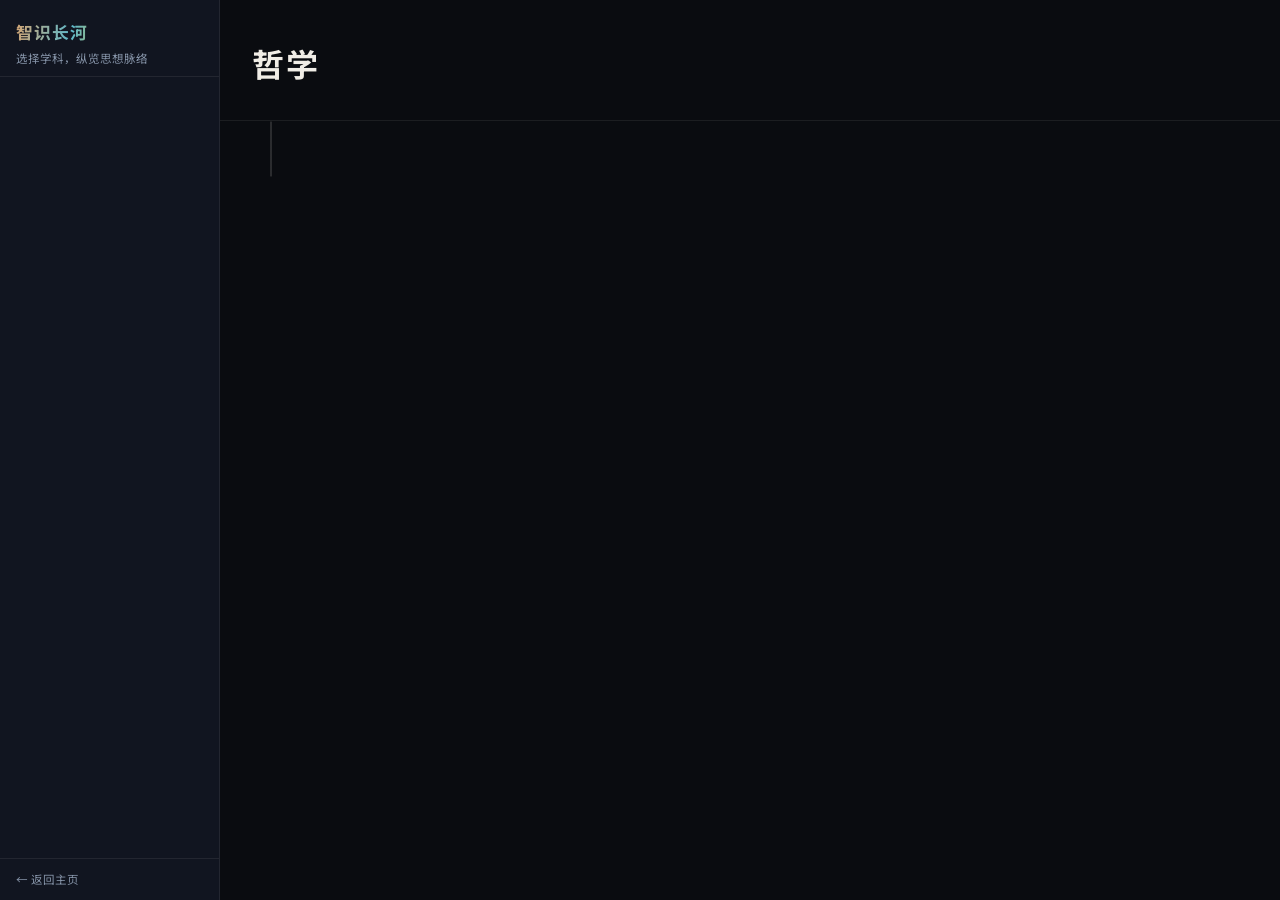
==== commit 45ab3822: "geology: rewrite timeline following ICS timescale with civilization correlations - Full geological t" ====
--- a/timeline.html
+++ b/timeline.html
@@ -4,10 +4,10 @@
   <meta charset="UTF-8" />
   <meta name="viewport" content="width=device-width, initial-scale=1, viewport-fit=cover" />
   <meta name="theme-color" content="#0a0c10" />
-  <title>智识长河 — 哲学 · 数理 · 生命 · 地球 · 智能</title>
+  <title>智识长河 — 哲学 · 数理 · 地球 · 智能</title>
   <link rel="preconnect" href="https://fonts.googleapis.com" />
   <link rel="preconnect" href="https://fonts.gstatic.com" crossorigin />
-  <link href="https://fonts.googleapis.com/css2?family=Noto+Sans+SC:wght@400;500;600;700&family=Outfit:wght@400;500;600;700&display=swap" rel="stylesheet" />
+  <link href="https://fonts.googleapis.com/css2?family=Noto+Sans+SC:wght@400;500;600;700&family=Noto+Serif+SC:wght@400;600;700&family=Outfit:wght@400;500;600;700&display=swap" rel="stylesheet" />
   <style>
     :root {
       --bg: #0a0c10;
@@ -15,8 +15,9 @@
       --surface2: #181e2c;
       --ink: #f0ede6;
       --muted: #8694a8;
-      --line: rgba(240, 237, 230, 0.08);
-      --line2: rgba(240, 237, 230, 0.14);
+      --dim: #5c6778;
+      --line: rgba(240,237,230,0.08);
+      --line2: rgba(240,237,230,0.14);
       --philosophy: #d4a574;
       --math: #5eb8c9;
       --physics: #d4b435;
@@ -25,299 +26,84 @@
       --geology: #a89078;
       --ai: #b87fd9;
       --accent: var(--philosophy);
-      --font-d: "Outfit", "Noto Sans SC", system-ui, sans-serif;
-      --font-b: "Noto Sans SC", "PingFang SC", system-ui, sans-serif;
+      --font-d: "Outfit","Noto Sans SC",system-ui,sans-serif;
+      --font-b: "Noto Sans SC","PingFang SC",system-ui,sans-serif;
+      --font-s: "Noto Serif SC","Spectral",Georgia,serif;
     }
-    *, *::before, *::after { box-sizing: border-box; }
-    html { scroll-behavior: smooth; }
-    body {
-      margin: 0;
-      min-height: 100vh;
-      font-family: var(--font-b);
-      background: var(--bg);
-      color: var(--ink);
-      line-height: 1.6;
-      -webkit-font-smoothing: antialiased;
-      overflow-x: hidden;
-    }
-
-    .page {
-      display: grid;
-      grid-template-columns: 280px 1fr;
-      min-height: 100vh;
-    }
-    @media (max-width: 860px) {
-      .page { grid-template-columns: 1fr; }
-    }
-
-    /* ─── 左侧边栏 ─── */
-    .sidebar {
-      position: sticky;
-      top: 0;
-      height: 100vh;
-      overflow-y: auto;
-      background: var(--surface);
-      border-right: 1px solid var(--line);
-      display: flex;
-      flex-direction: column;
-      z-index: 10;
-    }
-    @media (max-width: 860px) {
-      .sidebar {
-        position: fixed;
-        left: 0; top: 0; bottom: 0;
-        width: 280px;
-        transform: translateX(-100%);
-        transition: transform 0.3s cubic-bezier(0.22,1,0.36,1);
-        box-shadow: 8px 0 32px rgba(0,0,0,0.5);
-      }
-      .sidebar.open { transform: translateX(0); }
-    }
-
-    .sidebar-head {
-      padding: 1.5rem 1.25rem 0.75rem;
-      border-bottom: 1px solid var(--line);
-    }
-    .sidebar-head h1 {
-      font-family: var(--font-d);
-      font-size: 1.15rem;
-      font-weight: 700;
-      letter-spacing: 0.06em;
-      margin: 0 0 0.25rem;
-      background: linear-gradient(100deg, var(--philosophy), var(--math) 30%, var(--physics) 55%, var(--ai));
-      -webkit-background-clip: text;
-      -webkit-text-fill-color: transparent;
-      background-clip: text;
-    }
-    .sidebar-head p {
-      font-size: 0.78rem;
-      color: var(--muted);
-      margin: 0;
-      line-height: 1.5;
-    }
-
-    .disc-list {
-      list-style: none;
-      margin: 0;
-      padding: 0.65rem 0;
-      flex: 1;
-    }
-    .disc-list li { margin: 0; }
-    .disc-btn {
-      width: 100%;
-      display: flex;
-      align-items: center;
-      gap: 0.75rem;
-      padding: 0.7rem 1.25rem;
-      background: none;
-      border: none;
-      color: var(--muted);
-      font-family: var(--font-d);
-      font-size: 0.88rem;
-      font-weight: 500;
-      letter-spacing: 0.03em;
-      cursor: pointer;
-      transition: background 0.15s, color 0.15s;
-      text-align: left;
-    }
-    .disc-btn:hover { background: rgba(255,255,255,0.03); color: var(--ink); }
-    .disc-btn.active { color: var(--ink); background: rgba(255,255,255,0.05); }
-    .disc-dot {
-      width: 10px; height: 10px;
-      border-radius: 50%;
-      flex-shrink: 0;
-      box-shadow: 0 0 8px currentColor;
-    }
-    .disc-btn[data-d="philosophy"] .disc-dot { background: var(--philosophy); color: var(--philosophy); }
-    .disc-btn[data-d="math"] .disc-dot { background: var(--math); color: var(--math); }
-    .disc-btn[data-d="physics"] .disc-dot { background: var(--physics); color: var(--physics); }
-    .disc-btn[data-d="chemistry"] .disc-dot { background: var(--chemistry); color: var(--chemistry); }
-    .disc-btn[data-d="biology"] .disc-dot { background: var(--biology); color: var(--biology); }
-    .disc-btn[data-d="geology"] .disc-dot { background: var(--geology); color: var(--geology); }
-    .disc-btn[data-d="ai"] .disc-dot { background: var(--ai); color: var(--ai); }
-    .disc-btn.active .disc-dot { box-shadow: 0 0 14px currentColor; }
-
-    .disc-count {
-      margin-left: auto;
-      font-size: 0.68rem;
-      color: var(--muted);
-      opacity: 0.7;
-      font-weight: 400;
-    }
-
-    .sidebar-foot {
-      padding: 0.85rem 1.25rem;
-      border-top: 1px solid var(--line);
-      font-size: 0.75rem;
-    }
-    .sidebar-foot a {
-      color: var(--muted);
-      text-decoration: none;
-      transition: color 0.15s;
-    }
-    .sidebar-foot a:hover { color: var(--ink); }
-
-    /* 移动端顶栏 */
-    .mobile-bar {
-      display: none;
-      position: sticky;
-      top: 0;
-      z-index: 9;
-      background: color-mix(in srgb, var(--bg) 90%, transparent);
-      backdrop-filter: blur(12px);
-      -webkit-backdrop-filter: blur(12px);
-      border-bottom: 1px solid var(--line);
-      padding: 0.65rem 1rem;
-      align-items: center;
-      gap: 0.75rem;
-    }
-    @media (max-width: 860px) {
-      .mobile-bar { display: flex; }
-    }
-    .menu-btn {
-      background: none;
-      border: 1px solid var(--line2);
-      color: var(--ink);
-      width: 36px; height: 36px;
-      border-radius: 8px;
-      font-size: 1.1rem;
-      cursor: pointer;
-      display: flex;
-      align-items: center;
-      justify-content: center;
-    }
-    .mobile-bar h2 {
-      font-family: var(--font-d);
-      font-size: 0.92rem;
-      font-weight: 600;
-      margin: 0;
-      letter-spacing: 0.04em;
-    }
-    .overlay {
-      display: none;
-      position: fixed;
-      inset: 0;
-      z-index: 9;
-      background: rgba(0,0,0,0.5);
-    }
-    .overlay.show { display: block; }
-
-    /* ─── 主区域：竖向时间线 ─── */
-    .main {
-      min-height: 100vh;
-      padding: 0 0 4rem;
-    }
-
-    .tl-header {
-      padding: clamp(2rem, 5vw, 3.5rem) clamp(1.5rem, 4vw, 3rem) clamp(1.5rem, 3vw, 2rem);
-      border-bottom: 1px solid var(--line);
-    }
-    .tl-header h2 {
-      font-family: var(--font-d);
-      font-size: clamp(1.6rem, 4vw, 2.2rem);
-      font-weight: 700;
-      margin: 0 0 0.35rem;
-      letter-spacing: 0.06em;
-    }
-    .tl-header p {
-      color: var(--muted);
-      font-size: 0.92rem;
-      margin: 0;
-      max-width: 38rem;
-      line-height: 1.6;
-    }
-
-    .tl-wrap {
-      max-width: 50rem;
-      margin: 0 auto;
-      padding: 0 clamp(1.25rem, 4vw, 3rem);
-    }
-
-    /* 竖向时间线 */
-    .tl {
-      position: relative;
-      padding: 2rem 0 2rem 2.75rem;
-    }
-    @media (min-width: 640px) {
-      .tl { padding-left: 3.5rem; }
-    }
-    .tl::before {
-      content: "";
-      position: absolute;
-      left: 0.85rem;
-      top: 0;
-      bottom: 0;
-      width: 2px;
-      background: linear-gradient(180deg, transparent, var(--line2) 3%, var(--line2) 97%, transparent);
-    }
-    @media (min-width: 640px) {
-      .tl::before { left: 1.25rem; }
-    }
-
-    .tl-node {
-      position: relative;
-      margin-bottom: 0;
-      padding: 1.25rem 0;
-      border-bottom: 1px solid var(--line);
-      animation: fadeUp 0.4s ease both;
-    }
-    .tl-node:last-child { border-bottom: none; }
-
-    @keyframes fadeUp {
-      from { opacity: 0; transform: translateY(16px); }
-      to { opacity: 1; transform: translateY(0); }
-    }
-
-    .tl-dot {
-      position: absolute;
-      left: -1.9rem;
-      top: 1.55rem;
-      width: 14px;
-      height: 14px;
-      border-radius: 50%;
-      background: var(--accent);
-      border: 3px solid var(--bg);
-      box-shadow: 0 0 0 1px var(--line2), 0 0 12px color-mix(in srgb, var(--accent) 40%, transparent);
-      z-index: 2;
-    }
-    @media (min-width: 640px) {
-      .tl-dot { left: -2.25rem; }
-    }
-
-    .tl-year {
-      font-family: var(--font-d);
-      font-size: 0.72rem;
-      font-weight: 700;
-      letter-spacing: 0.12em;
-      color: var(--accent);
-      margin-bottom: 0.35rem;
-      text-transform: uppercase;
-    }
-    .tl-title {
-      font-family: var(--font-d);
-      font-size: clamp(1.05rem, 2.5vw, 1.2rem);
-      font-weight: 700;
-      margin: 0 0 0.15rem;
-      letter-spacing: 0.02em;
-    }
-    .tl-person {
-      font-size: 0.82rem;
-      color: var(--muted);
-      margin-bottom: 0.5rem;
-    }
-    .tl-text {
-      font-size: 0.92rem;
-      color: color-mix(in srgb, var(--ink) 82%, var(--muted));
-      line-height: 1.7;
-      max-width: 42rem;
-    }
-
-    .tl-empty {
-      text-align: center;
-      padding: 6rem 2rem;
-      color: var(--muted);
-      font-size: 0.95rem;
-    }
+    *,*::before,*::after{box-sizing:border-box}
+    html{scroll-behavior:smooth}
+    body{margin:0;min-height:100vh;font-family:var(--font-b);background:var(--bg);color:var(--ink);line-height:1.6;-webkit-font-smoothing:antialiased;overflow-x:hidden}
+
+    .page{display:grid;grid-template-columns:220px 1fr;min-height:100vh}
+    @media(max-width:860px){.page{grid-template-columns:1fr}}
+
+    .sidebar{position:sticky;top:0;height:100vh;overflow-y:auto;background:var(--surface);border-right:1px solid var(--line);display:flex;flex-direction:column;z-index:10}
+    @media(max-width:860px){.sidebar{position:fixed;left:0;top:0;bottom:0;width:260px;transform:translateX(-100%);transition:transform .3s cubic-bezier(.22,1,.36,1);box-shadow:8px 0 32px rgba(0,0,0,.5)}.sidebar.open{transform:translateX(0)}}
+
+    .sidebar-head{padding:1.25rem 1rem .6rem;border-bottom:1px solid var(--line)}
+    .sidebar-head h1{font-family:var(--font-d);font-size:1.05rem;font-weight:700;letter-spacing:.06em;margin:0 0 .2rem;background:linear-gradient(100deg,var(--philosophy),var(--math) 30%,var(--physics) 55%,var(--ai));-webkit-background-clip:text;-webkit-text-fill-color:transparent;background-clip:text}
+    .sidebar-head p{font-size:.72rem;color:var(--muted);margin:0;line-height:1.45}
+
+    .disc-list{list-style:none;margin:0;padding:.5rem 0;flex:1}
+    .disc-btn{width:100%;display:flex;align-items:center;gap:.6rem;padding:.6rem 1rem;background:none;border:none;color:var(--muted);font-family:var(--font-d);font-size:.82rem;font-weight:500;cursor:pointer;transition:background .15s,color .15s;text-align:left;letter-spacing:.02em}
+    .disc-btn:hover{background:rgba(255,255,255,.03);color:var(--ink)}
+    .disc-btn.active{color:var(--ink);background:rgba(255,255,255,.05)}
+    .disc-btn.disabled{opacity:.35;pointer-events:none;cursor:default}
+    .disc-dot{width:9px;height:9px;border-radius:50%;flex-shrink:0;box-shadow:0 0 8px currentColor}
+    .disc-btn[data-d="philosophy"] .disc-dot{background:var(--philosophy);color:var(--philosophy)}
+    .disc-btn[data-d="math"] .disc-dot{background:var(--math);color:var(--math)}
+    .disc-btn[data-d="physics"] .disc-dot{background:var(--physics);color:var(--physics)}
+    .disc-btn[data-d="chemistry"] .disc-dot{background:var(--chemistry);color:var(--chemistry)}
+    .disc-btn[data-d="biology"] .disc-dot{background:var(--biology);color:var(--biology)}
+    .disc-btn[data-d="geology"] .disc-dot{background:var(--geology);color:var(--geology)}
+    .disc-btn[data-d="ai"] .disc-dot{background:var(--ai);color:var(--ai)}
+    .disc-btn.active .disc-dot{box-shadow:0 0 14px currentColor}
+    .disc-count{margin-left:auto;font-size:.62rem;color:var(--muted);opacity:.6}
+    .disc-soon{font-size:.58rem;color:var(--dim);margin-left:.15rem}
+
+    .sidebar-foot{padding:.7rem 1rem;border-top:1px solid var(--line);font-size:.72rem}
+    .sidebar-foot a{color:var(--muted);text-decoration:none}.sidebar-foot a:hover{color:var(--ink)}
+
+    .mobile-bar{display:none;position:sticky;top:0;z-index:9;background:color-mix(in srgb,var(--bg) 90%,transparent);backdrop-filter:blur(12px);-webkit-backdrop-filter:blur(12px);border-bottom:1px solid var(--line);padding:.6rem 1rem;align-items:center;gap:.7rem}
+    @media(max-width:860px){.mobile-bar{display:flex}}
+    .menu-btn{background:none;border:1px solid var(--line2);color:var(--ink);width:34px;height:34px;border-radius:8px;font-size:1rem;cursor:pointer;display:flex;align-items:center;justify-content:center}
+    .mobile-bar h2{font-family:var(--font-d);font-size:.88rem;font-weight:600;margin:0}
+    .overlay{display:none;position:fixed;inset:0;z-index:9;background:rgba(0,0,0,.5)}.overlay.show{display:block}
+
+    .main{min-height:100vh;padding:0 0 4rem}
+    .tl-header{padding:clamp(1.5rem,4vw,2.5rem) clamp(1.25rem,3vw,2rem) clamp(1rem,2vw,1.5rem);border-bottom:1px solid var(--line)}
+    .tl-header h2{font-family:var(--font-d);font-size:clamp(1.5rem,3.5vw,2rem);font-weight:700;margin:0 0 .3rem;letter-spacing:.05em}
+    .tl-header p{color:var(--muted);font-size:.88rem;margin:0;max-width:36rem;line-height:1.55}
+
+    .tl-wrap{max-width:52rem;margin:0;padding:0 clamp(1rem,3vw,2rem)}
+
+    .tl{position:relative;padding:1.5rem 0 2rem 3rem}
+    @media(min-width:640px){.tl{padding-left:3.5rem}}
+    .tl::before{content:"";position:absolute;left:.85rem;top:0;bottom:0;width:2px;background:linear-gradient(180deg,transparent,var(--line2) 2%,var(--line2) 98%,transparent)}
+    @media(min-width:640px){.tl::before{left:1.1rem}}
+
+    .tl-node{position:relative;margin-bottom:0;padding:1.35rem 0;border-bottom:1px solid var(--line);animation:fadeUp .4s ease both}
+    .tl-node:last-child{border-bottom:none}
+    @keyframes fadeUp{from{opacity:0;transform:translateY(14px)}to{opacity:1;transform:translateY(0)}}
+
+    .tl-dot{position:absolute;left:-2.15rem;top:1.65rem;width:13px;height:13px;border-radius:50%;background:var(--accent);border:3px solid var(--bg);box-shadow:0 0 0 1px var(--line2),0 0 10px color-mix(in srgb,var(--accent) 35%,transparent);z-index:2}
+    @media(min-width:640px){.tl-dot{left:-2.4rem}}
+
+    .tl-top{display:flex;gap:1rem;align-items:flex-start}
+    .tl-portrait{width:56px;height:56px;border-radius:10px;background:var(--surface2);border:1px solid var(--line2);flex-shrink:0;object-fit:cover;overflow:hidden}
+    .tl-portrait img{width:100%;height:100%;object-fit:cover;border-radius:9px;opacity:.92}
+    .tl-info{flex:1;min-width:0}
+    .tl-era{display:inline-block;font-family:var(--font-d);font-size:.6rem;font-weight:600;letter-spacing:.1em;padding:.15rem .5rem;border-radius:4px;background:color-mix(in srgb,var(--accent) 15%,transparent);color:var(--accent);border:1px solid color-mix(in srgb,var(--accent) 25%,transparent);margin-bottom:.35rem;text-transform:uppercase}
+    .tl-year{font-family:var(--font-d);font-size:.68rem;font-weight:700;letter-spacing:.12em;color:var(--accent);margin-bottom:.2rem;text-transform:uppercase}
+    .tl-title{font-family:var(--font-d);font-size:clamp(1rem,2.2vw,1.15rem);font-weight:700;margin:0 0 .1rem;letter-spacing:.01em}
+    .tl-person{font-size:.8rem;color:var(--muted);margin-bottom:.15rem}
+    .tl-work{font-size:.75rem;color:var(--dim);font-style:italic;margin-bottom:.35rem}
+
+    .tl-text{font-size:.9rem;color:color-mix(in srgb,var(--ink) 80%,var(--muted));line-height:1.72;max-width:40rem;margin:.25rem 0 0}
+
+    .tl-quote{margin:.65rem 0 0;padding:.6rem .9rem;border-left:3px solid color-mix(in srgb,var(--accent) 50%,transparent);background:color-mix(in srgb,var(--accent) 5%,transparent);border-radius:0 8px 8px 0;font-family:var(--font-s);font-size:.88rem;line-height:1.65;color:color-mix(in srgb,var(--ink) 90%,var(--accent));font-style:italic}
+
+    .tl-context{margin:.5rem 0 0;font-size:.78rem;color:var(--dim);line-height:1.55;padding-left:.5rem;border-left:2px solid var(--line)}
   </style>
 </head>
 <body>
@@ -326,220 +112,159 @@
     <aside class="sidebar" id="sidebar">
       <div class="sidebar-head">
         <h1>智识长河</h1>
-        <p>选择一门学科，纵览其思想脉络。</p>
+        <p>选择学科，纵览思想脉络</p>
       </div>
       <ul class="disc-list" id="discList"></ul>
-      <div class="sidebar-foot">
-        <a href="index.html">← 返回主页</a>
-      </div>
+      <div class="sidebar-foot"><a href="index.html">← 返回主页</a></div>
     </aside>
-
     <div class="main" id="main">
       <div class="mobile-bar">
         <button class="menu-btn" id="menuBtn" aria-label="选择学科">☰</button>
         <h2 id="mobileTitle">哲学</h2>
       </div>
-
       <div class="tl-header" id="tlHeader">
         <h2 id="headerTitle">哲学</h2>
         <p id="headerDesc"></p>
       </div>
-
-      <div class="tl-wrap">
-        <div class="tl" id="timeline"></div>
-      </div>
+      <div class="tl-wrap"><div class="tl" id="timeline"></div></div>
     </div>
   </div>
-
-  <script>
-    var DISC = {
-      philosophy: { label: "哲学", color: "var(--philosophy)", desc: "从米利都学派到存在主义——人类追问根本问题的持续尝试。" },
-      math:       { label: "数学", color: "var(--math)", desc: "从公理化几何到千禧难题——结构、量与无穷的严格语言。" },
-      physics:    { label: "物理", color: "var(--physics)", desc: "从杠杆到引力波——用数学把自然写成可预言的方程。" },
-      chemistry:  { label: "化学", color: "var(--chemistry)", desc: "从炼金术到分子机器——物质变换的规律与技艺。" },
-      biology:    { label: "生物", color: "var(--biology)", desc: "从分类到基因编辑——理解生命运作与演化的历程。" },
-      geology:    { label: "地质年代", color: "var(--geology)", desc: "46 亿年地球史——从行星吸积到智人登场的时间轴。" },
-      ai:         { label: "人工智能", color: "var(--ai)", desc: "从图灵机到大语言模型——机器智能两百年进化。" }
-    };
-
-    var DATA = {
-      philosophy: [
-        { year: -585, person: "泰勒斯等（米利都学派）", event: "自然哲学的兴起", text: "以自然本身解释自然现象，被视为西方哲学与科学思想的共同源头之一。" },
-        { year: -470, person: "苏格拉底（Socrates）", event: "诘问法与伦理探究", text: "将哲学焦点转向概念澄清与「认识你自己」，深刻影响柏拉图与整个欧陆传统。" },
-        { year: -387, person: "柏拉图（Plato）", event: "学园与传统形而上学", text: "理念论、国家与灵魂学说；其对话体成为哲学教育的范本。" },
-        { year: -335, person: "亚里士多德（Aristotle）", event: "逻辑学与多领域体系", text: "形式逻辑、形而上学、伦理学与博物学框架，中世纪与近代学术长期受其范畴支配。" },
-        { year: 354, person: "奥古斯丁（Augustine）", event: "时间与神义问题", text: "内心转向、自由意志与恶的问题，融合希腊哲学与基督教神学。" },
-        { year: 1250, person: "托马斯·阿奎那（Aquinas）", event: "经院哲学综合", text: "亚里士多德与基督教教义的系统结合，影响自然法与后世形而上学讨论。" },
-        { year: 1641, person: "笛卡尔（Descartes）", event: "《第一哲学沉思》", text: "方法论怀疑与「我思」起点，开创近代主体性哲学与理性主义。" },
-        { year: 1689, person: "洛克（Locke）", event: "经验论与政治哲学", text: "观念来源的经验说明；自然权利思想影响启蒙与宪政讨论。" },
-        { year: 1781, person: "康德（Kant）", event: "《纯粹理性批判》", text: "先验观念论与认识论转向，划定理性边界并重塑伦理与美学的基础。" },
-        { year: 1843, person: "克尔凯郭尔（Kierkegaard）", event: "《恐惧与颤栗》等", text: "提出「信仰之跃」与美学—伦理—宗教三阶段；强调个体在上帝面前的绝对责任，被视为基督教存在主义与实存哲学的先声。名言式命题：「真理即主体性」——真理不在体系而在个人决断中的承担。" },
-        { year: 1872, person: "尼采（Nietzsche）", event: "《悲剧的诞生》", text: "以日神/酒神解释希腊悲剧精神，反对苏格拉底以降的理性乐观主义，为后来的价值重估与生命哲学埋伏笔。" },
-        { year: 1882, person: "尼采（Nietzsche）", event: "《快乐的科学》与「上帝已死」", text: "第五卷补遗中借疯子之口宣告「上帝已死」：欧洲道德根基动摇，人须自铸价值。同一时期提出永恒轮回的思想实验，追问：若一切重演，你是否仍愿如此生活？" },
-        { year: 1883, person: "尼采（Nietzsche）", event: "《查拉图斯特拉如是说》", text: "以诗性箴言体提出超人（Übermensch）、末人、权力意志；「成为你所是」与对怜悯伦理的批判，深刻影响文学、心理学与后现代伦理讨论。" },
-        { year: 1887, person: "尼采（Nietzsche）", event: "《论道德的谱系》", text: "以系谱学方法区分主人道德与奴隶道德，揭示怨恨（ressentiment）如何翻转价值；为福柯等人的权力—知识分析提供方法论灵感。" },
-        { year: 1900, person: "胡塞尔（Husserl）", event: "《逻辑研究》", text: "开创现象学：回到「事物本身」，通过本质直观与意向性分析描述意识结构。海德格尔、萨特等人的实存/生存论路径多由此出。" },
-        { year: 1922, person: "维特根斯坦（Wittgenstein）", event: "《逻辑哲学论》", text: "语言界限与图像论，推动分析哲学与逻辑语义学发展。" },
-        { year: 1927, person: "海德格尔（Heidegger）", event: "《存在与时间》", text: "以「此在」（Dasein）追问存在意义：操心、向死而在、本真与非本真；时间性为理解存在的境域。此书被视为 20 世纪欧陆哲学的里程碑，亦深刻影响萨特的存在主义表述。" },
-        { year: 1942, person: "加缪（Camus）", event: "《西西弗神话》", text: "提出「荒谬」：人对意义的渴求与世界沉默之间的断裂；结论不是自杀而是「应当想象西西弗是快乐的」——在无神论下坚持反抗与清醒。与萨特论战「是否必为存在主义者」。" },
-        { year: 1943, person: "萨特（Sartre）", event: "《存在与虚无》", text: "系统阐述自由与责任：意识是「自为存在」，不断否定既成所是；「人被判定为自由」。关键区分自在/自为、自欺（mauvaise foi）；他人即地狱指向主体间承认的困难。" },
-        { year: 1946, person: "萨特（Sartre）", event: "《存在主义是一种人道主义》", text: "面向公众的宣言：「存在先于本质」——人没有预先被规定的本质，通过选择与行动自我定义；强调人不能逃避对自我与他人的责任。此文通俗化存在主义，亦引发「是否仍人道主义」的哲学争议。" },
-        { year: 1949, person: "波伏娃（de Beauvoir）", event: "《第二性》", text: "名言：「女人不是天生的，而是被塑造成的」；以存在主义伦理审视性别与处境，把「他者」分析引入女性主义经典，与萨特哲学形成对话与修正。" },
-        { year: 1967, person: "福柯（Foucault）等", event: "知识考古与话语分析", text: "权力—知识关系与历史断裂视角，拓展哲学与社会理论的交叉。" }
-      ],
-      math: [
-        { year: -300, person: "欧几里得（Euclid）", event: "《几何原本》", text: "公理化几何典范，影响数学严格性标准两千余年。" },
-        { year: 250, person: "丢番图（Diophantus）", event: "《算术》", text: "不定方程与代数思想，衔接古代算术与近代数论。" },
-        { year: 820, person: "花拉子米（Al-Khwarizmi）", event: "代数学的系统阐述", text: "一次与二次方程算法化；algorithm 一词源于其名。" },
-        { year: 1637, person: "笛卡尔（Descartes）", event: "解析几何", text: "坐标统一几何与代数，为微积分铺路。" },
-        { year: 1684, person: "牛顿 / 莱布尼茨", event: "微积分发表", text: "变化率与累积的无穷小演算，成为科学建模核心语言。" },
-        { year: 1820, person: "伽罗瓦（Galois）", event: "群论与根式可解性", text: "对称结构进入方程理论，开创抽象代数方向。" },
-        { year: 1900, person: "希尔伯特（Hilbert）", event: "23 个数学问题", text: "为 20 世纪数学设定研究议程。" },
-        { year: 1931, person: "哥德尔（Gödel）", event: "不完备定理", text: "形式系统内不可判定命题的存在，重塑数学基础观。" },
-        { year: 1994, person: "怀尔斯（Wiles）等", event: "费马大定理", text: "椭圆曲线与模形式深度联系，数论里程碑。" },
-        { year: 2003, person: "佩雷尔曼（Perelman）", event: "庞加莱猜想", text: "里奇流与三维拓扑，克雷研究所千禧难题之一获解。" }
-      ],
-      physics: [
-        { year: -240, person: "阿基米德（Archimedes）", event: "浮力与杠杆", text: "静力学与流体静力学经典定律。" },
-        { year: 1543, person: "哥白尼（Copernicus）", event: "日心说《天体运行论》", text: "宇宙图景从地心向日心转变的关键一步。" },
-        { year: 1687, person: "牛顿（Newton）", event: "《自然哲学的数学原理》", text: "万有引力与运动定律，经典力学统一框架。" },
-        { year: 1865, person: "麦克斯韦（Maxwell）", event: "麦克斯韦方程组", text: "电磁场统一，预言电磁波。" },
-        { year: 1905, person: "爱因斯坦（Einstein）", event: "狭义相对论", text: "时空相对性与质能关系。" },
-        { year: 1915, person: "爱因斯坦（Einstein）", event: "广义相对论", text: "引力几何化，宇宙学与引力波的理论基础。" },
-        { year: 1926, person: "玻尔、海森堡、薛定谔等", event: "量子力学完整表述", text: "微观世界概率幅与算符形式。" },
-        { year: 1948, person: "费曼 / 施温格 / 朝永", event: "量子电动力学重整化", text: "量子场论计算与实验精确吻合的范式。" },
-        { year: 2012, person: "CERN ATLAS/CMS", event: "希格斯玻色子", text: "标准模型电弱对称破缺机制的实验验证。" },
-        { year: 2015, person: "LIGO / Virgo", event: "引力波直接探测", text: "打开引力波天文学观测窗口。" }
-      ],
-      chemistry: [
-        { year: -400, person: "留基伯 / 德谟克利特", event: "原子观念（哲学层面）", text: "物质离散性的古老直觉，近代原子论的思想先驱。" },
-        { year: 1661, person: "波义耳（Boyle）", event: "《怀疑的化学家》", text: "元素概念与实验化学方法论，化学逐渐独立于炼金术叙事。" },
-        { year: 1774, person: "拉瓦锡（Lavoisier）", event: "氧化说与质量守恒", text: "近代化学革命：精确称量与燃烧理论的改写。" },
-        { year: 1803, person: "道尔顿（Dalton）", event: "原子论与倍比定律", text: "定量原子假说，连接化学反应的整数比规律。" },
-        { year: 1869, person: "门捷列夫（Mendeleev）", event: "元素周期律", text: "性质随原子量（后修正为原子序）周期重复，预言新元素。" },
-        { year: 1874, person: "范托夫 / 勒贝尔", event: "碳四面体与立体化学", text: "分子三维结构与旋光异构的理解。" },
-        { year: 1926, person: "薛定谔方程在化学中的应用", event: "量子化学开端", text: "化学键与分子轨道可由量子力学计算。" },
-        { year: 1953, person: "齐格勒—纳塔等", event: "定向聚合催化剂", text: "塑料与高分子工业的关键催化体系。" },
-        { year: 1985, person: "克罗托 / 斯莫利等", event: "富勒烯 C₆₀", text: "新型碳同素异形体，开启纳米碳材料研究。" },
-        { year: 2016, person: "法林加等", event: "分子机器（诺奖）", text: "可控分子马达与开关，化学迈向微观机器。" }
-      ],
-      biology: [
-        { year: -350, person: "亚里士多德等", event: "动物志与分类雏形", text: "系统观察生命现象的早期综合。" },
-        { year: 1543, person: "维萨里（Vesalius）", event: "《人体构造》", text: "解剖学基于实证观察的复兴。" },
-        { year: 1628, person: "哈维（Harvey）", event: "血液循环", text: "实验生理学的重要范例。" },
-        { year: 1735, person: "林奈（Linnaeus）", event: "双名法与分类体系", text: "生物命名与层级分类的国际传统基础。" },
-        { year: 1859, person: "达尔文（Darwin）", event: "《物种起源》", text: "自然选择解释物种多样性，统一生物学史观。" },
-        { year: 1865, person: "孟德尔（Mendel）", event: "遗传定律（后重新发现）", text: "离散遗传因子思想，为基因概念奠基。" },
-        { year: 1953, person: "沃森 / 克里克等", event: "DNA 双螺旋", text: "遗传信息分子载体与复制机制的结构基础。" },
-        { year: 1977, person: "桑格（Sanger）等", event: "DNA 测序方法", text: "基因组时代的技术前提。" },
-        { year: 2003, person: "人类基因组计划", event: "人类基因组草图", text: "大规模遗传信息参考，推动精准医学与演化研究。" },
-        { year: 2012, person: "杜德纳 / 沙尔庞捷等", event: "CRISPR-Cas9 基因编辑", text: "可编程核酸酶，革命性改造生命科学研究与应用边界。" }
-      ],
-      geology: [
-        { year: -4560, person: "行星吸积（主流模型）", event: "地球形成", text: "由原行星盘物质吸积；后期大碰撞假说解释月球起源。", geo: "45.6 亿年前" },
-        { year: -4400, person: "锆石同位素记录", event: "最古老地壳碎片", text: "暗示早期已有固态地壳与水圈相互作用线索。", geo: "44 亿年前" },
-        { year: -4000, person: "晚期重轰炸衰退", event: "宜居窗口逐步打开", text: "撞击通量下降有利于海洋与化学演化稳定。", geo: "40 亿年前" },
-        { year: -3500, person: "叠层石等证据", event: "早期生命活动痕迹", text: "微生物席与光合作用前体推动生物圈扩张。", geo: "35 亿年前" },
-        { year: -2400, person: "大氧化事件", event: "大气氧显著上升", text: "改变元素循环与矿物沉积，为复杂代谢铺路。", geo: "24 亿年前" },
-        { year: -541, person: "化石记录", event: "寒武纪生命大爆发", text: "主要动物门类在相对短时间内出现，生态系统复杂化。", geo: "5.41 亿年前" },
-        { year: -375, person: "肉鳍鱼等", event: "登陆与四足类起源", text: "脊椎动物向陆地拓展的关键演化支。", geo: "3.75 亿年前" },
-        { year: -252, person: "生物圈", event: "二叠纪末大灭绝", text: "最大规模物种损失之一，重塑中生代生态位。", geo: "2.52 亿年前" },
-        { year: -66, person: "希克苏鲁伯撞击等", event: "白垩纪末大灭绝", text: "非鸟恐龙灭绝，哺乳动物辐射机遇。", geo: "6600 万年前" },
-        { year: -2.6, person: "国际年代地层表", event: "第四纪冰期旋回", text: "冰川进退塑造现代地貌与人类迁徙背景。", geo: "260 万年前" },
-        { year: -0.3, person: "古人类学与遗传学", event: "智人崛起", text: "工具、语言与文化在全新世加速改变地表系统。", geo: "约 30 万年前" }
-      ],
-      ai: [
-        { year: 1843, person: "巴贝奇 / 洛夫莱斯", event: "分析机与程序思想", text: "通用计算与算法的早期想象。" },
-        { year: 1936, person: "图灵（Turing）", event: "图灵机", text: "可计算性的数学定义。" },
-        { year: 1943, person: "麦卡洛克 / 皮茨", event: "人工神经元模型", text: "将逻辑与神经活动数学化。" },
-        { year: 1948, person: "香农（Shannon）", event: "通信的数学理论", text: "信息熵与信道容量，数字通信基石。" },
-        { year: 1950, person: "图灵（Turing）", event: "《计算机器与智能》", text: "图灵测试与机器智能议题的公开表述。" },
-        { year: 1956, person: "麦卡锡、明斯基等", event: "达特茅斯会议", text: "「人工智能」名称确立，学科自觉诞生。" },
-        { year: 1957, person: "罗森布拉特（Rosenblatt）", event: "感知机", text: "可学习分类器与神经网络第一次浪潮。" },
-        { year: 1965, person: "费根鲍姆等", event: "专家系统 DENDRAL", text: "知识工程与规则推理实用化。" },
-        { year: 1986, person: "鲁梅尔哈特等", event: "反向传播普及", text: "多层网络有效训练，深度学习先声。" },
-        { year: 1997, person: "IBM Deep Blue", event: "国际象棋人机对决", text: "专用搜索与硬件在完备信息博弈中的胜利。" },
-        { year: 2012, person: "辛顿团队（AlexNet）", event: "ImageNet 突破", text: "深度卷积网络在视觉上的产业级转折。" },
-        { year: 2017, person: "Vaswani 等", event: "Transformer", text: "自注意力成为大模型主干架构。" },
-        { year: 2022, person: "OpenAI 等", event: "ChatGPT 普及", text: "大语言模型进入日常应用，重塑人机交互。" }
-      ]
-    };
-
-    var listEl = document.getElementById("discList");
-    var tlEl = document.getElementById("timeline");
-    var headerTitle = document.getElementById("headerTitle");
-    var headerDesc = document.getElementById("headerDesc");
-    var mobileTitle = document.getElementById("mobileTitle");
-    var sidebar = document.getElementById("sidebar");
-    var overlay = document.getElementById("overlay");
-    var menuBtn = document.getElementById("menuBtn");
-    var current = "";
-
-    Object.keys(DISC).forEach(function (key) {
-      var d = DISC[key];
-      var li = document.createElement("li");
-      var btn = document.createElement("button");
-      btn.className = "disc-btn";
-      btn.setAttribute("data-d", key);
-      btn.innerHTML = '<span class="disc-dot"></span>' + d.label + '<span class="disc-count">' + DATA[key].length + '</span>';
-      btn.addEventListener("click", function () { render(key); closeSidebar(); });
-      li.appendChild(btn);
-      listEl.appendChild(li);
-    });
-
-    function closeSidebar() {
-      sidebar.classList.remove("open");
-      overlay.classList.remove("show");
-    }
-
-    menuBtn.addEventListener("click", function () {
-      sidebar.classList.toggle("open");
-      overlay.classList.toggle("show");
-    });
-    overlay.addEventListener("click", closeSidebar);
-
-    function fmtYear(e) {
-      if (e.geo) return e.geo;
-      var y = e.year;
-      if (y < 0) return "约公元前 " + Math.abs(y) + " 年";
-      return y + " 年";
-    }
-
-    function render(key) {
-      current = key;
-      var d = DISC[key];
-      var events = DATA[key];
-
-      document.documentElement.style.setProperty("--accent", d.color);
-
-      headerTitle.textContent = d.label;
-      headerDesc.textContent = d.desc;
-      mobileTitle.textContent = d.label;
-
-      document.querySelectorAll(".disc-btn").forEach(function (b) {
-        b.classList.toggle("active", b.getAttribute("data-d") === key);
-      });
-
-      var sorted = events.slice().sort(function (a, b) { return a.year - b.year; });
-
-      tlEl.innerHTML = "";
-      sorted.forEach(function (ev, i) {
-        var node = document.createElement("article");
-        node.className = "tl-node";
-        node.style.animationDelay = (i * 0.04) + "s";
-        node.innerHTML =
-          '<div class="tl-dot"></div>' +
-          '<div class="tl-year">' + fmtYear(ev) + '</div>' +
-          '<h3 class="tl-title">' + ev.event + '</h3>' +
-          '<p class="tl-person">' + ev.person + '</p>' +
-          '<p class="tl-text">' + ev.text + '</p>';
-        tlEl.appendChild(node);
-      });
-
-      window.scrollTo({ top: 0, behavior: "smooth" });
-    }
-
-    render("philosophy");
-  </script>
+<script>
+var DISC = {
+  philosophy:{label:"哲学",color:"var(--philosophy)",desc:"从米利都学派到存在主义——人类追问根本问题的持续尝试。"},
+  math:{label:"数学",color:"var(--math)",desc:"从公理化几何到千禧难题——结构、量与无穷的严格语言。"},
+  physics:{label:"物理",color:"var(--physics)",desc:"从杠杆到引力波——用数学把自然写成可预言的方程。"},
+  chemistry:{label:"化学",color:"var(--chemistry)",desc:"从炼金术到分子机器——物质变换的规律与技艺。",disabled:true},
+  biology:{label:"生物",color:"var(--biology)",desc:"从分类到基因编辑——理解生命运作与演化的历程。",disabled:true},
+  geology:{label:"地质年代",color:"var(--geology)",desc:"46 亿年地球史——宙 · 代 · 纪 · 世，从行星吸积到人类世。地质事件与气候变迁如何塑造文明兴衰。"},
+  ai:{label:"人工智能",color:"var(--ai)",desc:"从图灵机到大语言模型——机器智能两百年进化。"}
+};
+
+var DATA = {
+philosophy:[
+  {year:-585,person:"泰勒斯（Thales）",event:"自然哲学的兴起",text:"以水为万物本原，首次以自然本身（而非神话）解释自然现象，被视为西方哲学与科学思想的共同源头。",work:"无存世著作；思想见于亚里士多德记载",quote:"万物源于水。",img:"https://upload.wikimedia.org/wikipedia/commons/thumb/c/c6/Illustrerad_Verldshistoria_band_I_Ill_107.jpg/220px-Illustrerad_Verldshistoria_band_I_Ill_107.jpg",ctx:"同期：毕达哥拉斯建立数本原学说；赫拉克利特提出"万物流变"与逻各斯。"},
+  {year:-470,person:"苏格拉底（Socrates）",event:"诘问法与伦理探究",text:"将哲学焦点从自然转向人自身——概念澄清、伦理审查与「认识你自己」。其方法深刻影响柏拉图与整个欧陆传统。",work:"自己不著述；学说见于柏拉图对话录与色诺芬记录",quote:"未经审视的人生不值得过。",img:"https://upload.wikimedia.org/wikipedia/commons/thumb/b/bc/Socrate_du_Louvre.jpg/220px-Socrate_du_Louvre.jpg",ctx:"公元前 399 年被雅典以「腐蚀青年」罪判处死刑，饮鸩而亡——成为哲学殉道的经典形象。"},
+  {year:-387,person:"柏拉图（Plato）",event:"学园与理念论",text:"在雅典创立学园（Academia），提出理念论（Forms）：可感事物是永恒理念的摹本。《理想国》构建了哲人王治国的政治蓝图。",work:"《理想国》《会饮篇》《斐多篇》等",quote:"洞穴中的囚徒把影子当作真实。",img:"https://upload.wikimedia.org/wikipedia/commons/thumb/8/88/Plato_Silanion_Musei_Capitolini_MC1377.jpg/220px-Plato_Silanion_Musei_Capitolini_MC1377.jpg",ctx:"学园存续近九百年，是西方最早的高等教育机构。"},
+  {year:-335,person:"亚里士多德（Aristotle）",event:"逻辑学与多领域体系",text:"建立三段论形式逻辑、形而上学范畴、伦理学与博物学框架；其思想支配中世纪欧洲与伊斯兰学术近千年。",work:"《工具论》《形而上学》《尼各马可伦理学》",quote:"吾爱吾师，吾更爱真理。",img:"https://upload.wikimedia.org/wikipedia/commons/thumb/a/ae/Aristotle_Altemps_Inv8575.jpg/220px-Aristotle_Altemps_Inv8575.jpg",ctx:"曾为亚历山大大帝的私人教师；其逻辑体系直到 19 世纪才被弗雷格的数理逻辑根本性拓展。"},
+  {year:354,person:"奥古斯丁（Augustine）",event:"时间与神义问题",text:"内心转向：「时间是什么？若无人问我则知；若要向人解释则不知。」自由意志与恶的起源，融合新柏拉图主义与基督教神学。",work:"《忏悔录》《上帝之城》",quote:"主啊，你为自己造了我们，我们的心得不到安宁，直到它安息在你怀中。",img:"https://upload.wikimedia.org/wikipedia/commons/thumb/e/ea/Saint_Augustine_by_Philippe_de_Champaigne.jpg/220px-Saint_Augustine_by_Philippe_de_Champaigne.jpg"},
+  {year:1250,person:"托马斯·阿奎那（Aquinas）",event:"经院哲学综合",text:"系统融合亚里士多德哲学与基督教教义，五路论证上帝存在，影响自然法思想与后世形而上学。",work:"《神学大全》《反异教大全》",quote:"对于不具信仰者，须诉诸理性。",img:"https://upload.wikimedia.org/wikipedia/commons/thumb/e/e3/St-thomas-aquinas.jpg/220px-St-thomas-aquinas.jpg"},
+  {year:1641,person:"笛卡尔（Descartes）",event:"《第一哲学沉思》",text:"方法论怀疑与「我思故我在」——开创近代主体性哲学与理性主义。心身二元论影响后世身心问题讨论。",work:"《第一哲学沉思》《方法论》",quote:"我思故我在（Cogito, ergo sum）。",img:"https://upload.wikimedia.org/wikipedia/commons/thumb/7/73/Frans_Hals_-_Portret_van_Ren%C3%A9_Descartes.jpg/220px-Frans_Hals_-_Portret_van_Ren%C3%A9_Descartes.jpg",ctx:"同期在数学上创立解析几何（坐标系），连接代数与几何。"},
+  {year:1689,person:"洛克（Locke）",event:"经验论与政治哲学",text:"心灵初始为「白板」，一切观念来自经验。自然权利（生命、自由、财产）思想深刻影响美国独立宣言与启蒙运动。",work:"《人类理解论》《政府论》",quote:"凡在理智中的，无一不先在感官中。",img:"https://upload.wikimedia.org/wikipedia/commons/thumb/d/d1/JohnLocke.png/220px-JohnLocke.png"},
+  {year:1781,person:"康德（Kant）",event:"《纯粹理性批判》",text:"先验观念论与认识论转向：人的认知不是被动接受而是主动构建经验；划定理性边界，把自在之物（物自体）置于认识之外。",work:"三大批判：《纯粹理性批判》《实践理性批判》《判断力批判》",quote:"有两样东西越思考越令我敬畏：头顶的星空和心中的道德律。",img:"https://upload.wikimedia.org/wikipedia/commons/thumb/f/f2/Kant_gemaelde_3.jpg/220px-Kant_gemaelde_3.jpg",ctx:"康德终生未离开柯尼斯堡；其哲学被称为「哥白尼式革命」。"},
+  {year:1843,person:"克尔凯郭尔（Kierkegaard）",event:"实存哲学先声",text:"提出「信仰之跃」：理性终有极限，真理在个人决断中承担而非体系里获证。美学—伦理—宗教三阶段勾勒人生的纵深。",work:"《恐惧与颤栗》《非此即彼》《致死的疾病》",quote:"真理即主体性——唯有与个体生存攸关的真理才是属于我的真理。",img:"https://upload.wikimedia.org/wikipedia/commons/thumb/8/89/Kierkegaard.jpg/220px-Kierkegaard.jpg",ctx:"被视为基督教存在主义与实存哲学的先驱，直接影响海德格尔和萨特。"},
+  {year:1872,person:"尼采（Nietzsche）",event:"《悲剧的诞生》",text:"以日神（阿波罗）/酒神（狄奥尼索斯）对立解释希腊悲剧精神，反对苏格拉底以降的理性乐观主义。",work:"《悲剧的诞生》",quote:"每一个不曾起舞的日子，都是对生命的辜负。",img:"https://upload.wikimedia.org/wikipedia/commons/thumb/1/1b/Nietzsche187a.jpg/220px-Nietzsche187a.jpg"},
+  {year:1882,person:"尼采（Nietzsche）",event:"「上帝已死」",text:"借疯子之口宣告欧洲道德根基动摇：若上帝已死，人须自铸价值。同期提出永恒轮回：若一切重演，你是否仍愿如此生活？",work:"《快乐的科学》第 125 节",quote:"上帝已死。上帝仍然是死的。是我们杀死了他。",img:"https://upload.wikimedia.org/wikipedia/commons/thumb/1/1b/Nietzsche187a.jpg/220px-Nietzsche187a.jpg"},
+  {year:1883,person:"尼采（Nietzsche）",event:"《查拉图斯特拉如是说》",text:"以诗性箴言体提出超人（Übermensch）、末人、权力意志。「成为你所是」与对怜悯伦理的批判。",work:"《查拉图斯特拉如是说》",quote:"人是在动物与超人之间的一根绳索——悬在深渊之上。",img:"https://upload.wikimedia.org/wikipedia/commons/thumb/1/1b/Nietzsche187a.jpg/220px-Nietzsche187a.jpg"},
+  {year:1887,person:"尼采（Nietzsche）",event:"《论道德的谱系》",text:"以系谱学方法区分主人道德与奴隶道德，揭示怨恨如何翻转价值。为福柯的权力—知识分析提供方法论灵感。",work:"《论道德的谱系》",quote:"与恶龙缠斗过久，自身亦成为恶龙；凝视深渊过久，深渊亦回以凝视。",img:"https://upload.wikimedia.org/wikipedia/commons/thumb/1/1b/Nietzsche187a.jpg/220px-Nietzsche187a.jpg"},
+  {year:1900,person:"胡塞尔（Husserl）",event:"现象学的开创",text:"回到「事物本身」：通过本质直观与意向性分析描述意识结构。海德格尔、萨特等人的实存论路径由此而出。",work:"《逻辑研究》《纯粹现象学通论》",quote:"回到事物本身（Zu den Sachen selbst）。",img:"https://upload.wikimedia.org/wikipedia/commons/thumb/8/8f/Edmund_Husserl_1900.jpg/220px-Edmund_Husserl_1900.jpg"},
+  {year:1922,person:"维特根斯坦（Wittgenstein）",event:"《逻辑哲学论》",text:"可说的与不可说的：语言是世界的逻辑图像。后期《哲学研究》转向语言游戏说，解构了自己的早期体系。",work:"《逻辑哲学论》《哲学研究》",quote:"凡不可言说者，必须保持沉默。",img:"https://upload.wikimedia.org/wikipedia/commons/thumb/a/ab/Ludwig_Wittgenstein.jpg/220px-Ludwig_Wittgenstein.jpg"},
+  {year:1927,person:"海德格尔（Heidegger）",event:"《存在与时间》",text:"以「此在」（Dasein）追问存在意义：人是被抛入世界的操心者，向死而在逼出本真的自我筹划。20 世纪欧陆哲学里程碑。",work:"《存在与时间》",quote:"人是向死的存在（Sein zum Tode）。",img:"https://upload.wikimedia.org/wikipedia/commons/thumb/5/5b/Heidegger_4_%281960%29_cropped.jpg/220px-Heidegger_4_%281960%29_cropped.jpg",ctx:"胡塞尔的学生与助手；二战期间与纳粹的关系至今仍有争议。"},
+  {year:1942,person:"加缪（Camus）",event:"《西西弗神话》",text:"荒谬：人对意义的渴求与世界沉默之间的断裂。结论不是自杀，而是「应当想象西西弗是快乐的」——反抗与清醒。",work:"《西西弗神话》《局外人》《鼠疫》",quote:"应当想象西西弗是快乐的。",img:"https://upload.wikimedia.org/wikipedia/commons/thumb/0/08/Albert_Camus%2C_gagnant_de_prix_Nobel%2C_portrait_en_buste%2C_pos%C3%A9_au_bureau%2C_faisant_face_%C3%A0_gauche%2C_cigarette_de_tabagisme.jpg/220px-Albert_Camus%2C_gagnant_de_prix_Nobel%2C_portrait_en_buste%2C_pos%C3%A9_au_bureau%2C_faisant_face_%C3%A0_gauche%2C_cigarette_de_tabagisme.jpg",ctx:"1957 年获诺贝尔文学奖；与萨特就存在主义与政治暴力问题公开决裂。"},
+  {year:1943,person:"萨特（Sartre）",event:"《存在与虚无》",text:"自为存在不断否定既成所是——「人被判定为自由」。自在/自为、自欺（mauvaise foi）、他人即地狱。",work:"《存在与虚无》《恶心》",quote:"人被判定为自由——因为人一旦被抛入世界，就必须为所做一切负责。",img:"https://upload.wikimedia.org/wikipedia/commons/thumb/e/ef/Sartre_1967_crop.jpg/220px-Sartre_1967_crop.jpg"},
+  {year:1946,person:"萨特（Sartre）",event:"《存在主义是一种人道主义》",text:"面向公众的宣言：「存在先于本质」——人没有预设本质，通过选择与行动自我定义。通俗化存在主义，亦引发哲学争议。",work:"演讲稿《存在主义是一种人道主义》",quote:"存在先于本质（L'existence précède l'essence）。",img:"https://upload.wikimedia.org/wikipedia/commons/thumb/e/ef/Sartre_1967_crop.jpg/220px-Sartre_1967_crop.jpg"},
+  {year:1949,person:"波伏娃（de Beauvoir）",event:"《第二性》",text:"「女人不是天生的，而是被塑造成的」——以存在主义伦理审视性别与处境，把「他者」分析引入女性主义经典。",work:"《第二性》《暧昧的伦理》",quote:"女人不是天生的，而是被塑造成的（On ne naît pas femme, on le devient）。",img:"https://upload.wikimedia.org/wikipedia/commons/thumb/0/09/Simone_de_Beauvoir2.png/220px-Simone_de_Beauvoir2.png"},
+  {year:1967,person:"福柯（Foucault）",event:"知识考古与话语分析",text:"权力—知识关系与历史断裂视角：知识不是中立的发现，而是权力关系的产物。拓展哲学与社会理论的交叉。",work:"《词与物》《规训与惩罚》《知识考古学》",quote:"哪里有权力，哪里就有抵抗。",img:"https://upload.wikimedia.org/wikipedia/en/thumb/3/37/Foucault5.jpg/220px-Foucault5.jpg",ctx:"承接尼采系谱学方法；其「全景监狱」分析深刻影响当代监控社会讨论。"}
+],
+math:[
+  {year:-300,person:"欧几里得（Euclid）",event:"《几何原本》",text:"从五条公设出发演绎全部平面几何，成为公理化方法的典范，影响数学严格性标准两千余年。",work:"《几何原本》共十三卷",quote:"在几何中没有专为国王开辟的道路。",img:"https://upload.wikimedia.org/wikipedia/commons/thumb/3/30/Euklid-von-Alexandria_1.jpg/220px-Euklid-von-Alexandria_1.jpg",ctx:"亚历山大图书馆学者；其公理体系直到 19 世纪非欧几何出现才被根本性拓展。"},
+  {year:250,person:"丢番图（Diophantus）",event:"《算术》",text:"系统研究不定方程（整数解），衔接古代算术与近代数论。后世以「丢番图方程」命名此类问题。",work:"《算术》共十三卷（仅存六卷）",img:"https://upload.wikimedia.org/wikipedia/commons/thumb/3/39/Diophantus-cover.jpg/220px-Diophantus-cover.jpg",ctx:"费马在他的《算术》副本边上写下了著名的「费马大定理」批注。"},
+  {year:820,person:"花拉子米（Al-Khwarizmi）",event:"代数学的系统阐述",text:"系统化一次与二次方程的解法流程。「algorithm」一词源于其拉丁译名，「algebra」源于书名 al-jabr。",work:"《还原与对消计算概论》",img:"https://upload.wikimedia.org/wikipedia/commons/thumb/a/a0/Khwarizmi_Amirkabir_University_of_Technology.png/220px-Khwarizmi_Amirkabir_University_of_Technology.png",ctx:"巴格达智慧宫学者；同期印度—阿拉伯数字体系经此传入欧洲。"},
+  {year:1637,person:"笛卡尔（Descartes）",event:"解析几何",text:"用坐标系把几何图形翻译成代数方程，统一几何与代数两大传统，为微积分铺路。",work:"《几何学》（作为《方法论》附录）",img:"https://upload.wikimedia.org/wikipedia/commons/thumb/7/73/Frans_Hals_-_Portret_van_Ren%C3%A9_Descartes.jpg/220px-Frans_Hals_-_Portret_van_Ren%C3%A9_Descartes.jpg",ctx:"笛卡尔坐标系即以他命名；同期费马也独立发展了类似思想。"},
+  {year:1684,person:"牛顿 / 莱布尼茨",event:"微积分发表",text:"变化率（微分）与累积（积分）的无穷小演算——成为整个科学建模的核心语言。两人各自独立发明并引发优先权之争。",work:"牛顿《自然哲学的数学原理》/ 莱布尼茨1684年论文",quote:"如果我比别人看得更远，那是因为我站在巨人的肩膀上。——牛顿",img:"https://upload.wikimedia.org/wikipedia/commons/thumb/3/3b/Portrait_of_Sir_Isaac_Newton%2C_1689.jpg/220px-Portrait_of_Sir_Isaac_Newton%2C_1689.jpg"},
+  {year:1820,person:"伽罗瓦（Galois）",event:"群论与根式可解性",text:"用对称群刻画方程根式可解性，开创近世代数。证明五次及以上一般方程无根式解——阿贝尔-伽罗瓦定理。",work:"手稿（决斗前夜整理）",quote:"我没有时间了。",img:"https://upload.wikimedia.org/wikipedia/commons/thumb/5/53/Evariste_galois.jpg/220px-Evariste_galois.jpg",ctx:"20 岁在决斗中身亡；前夜书信中整理的手稿成为现代代数的基石。"},
+  {year:1900,person:"希尔伯特（Hilbert）",event:"巴黎 23 个数学问题",text:"在国际数学家大会上提出 23 个未解问题，为 20 世纪数学划定研究议程——从连续统假设到黎曼猜想。",work:"1900 年巴黎演讲",quote:"我们必须知道，我们必将知道（Wir müssen wissen, wir werden wissen）。",img:"https://upload.wikimedia.org/wikipedia/commons/thumb/7/79/Hilbert.jpg/220px-Hilbert.jpg",ctx:"其中部分问题至今未解（如黎曼猜想）；哥德尔 1931 年证明了希尔伯特纲领的核心目标不可实现。"},
+  {year:1931,person:"哥德尔（Gödel）",event:"不完备定理",text:"任何足够强的一致形式系统中，都存在既不可证明也不可反驳的真命题——数学基础观的根本震动。",work:"《论〈数学原理〉及有关系统的形式不可判定命题》",quote:"在一个系统内部无法证明该系统自身的一致性。",img:"https://upload.wikimedia.org/wikipedia/commons/thumb/a/a6/Kurt_g%C3%B6del.jpg/220px-Kurt_g%C3%B6del.jpg",ctx:"直接终结了希尔伯特「用有穷方法证明数学一致性」的计划。"},
+  {year:1994,person:"安德鲁·怀尔斯（Wiles）",event:"费马大定理",text:"证明 x^n + y^n = z^n 在 n≥3 时无正整数解——费马 1637 年写在书页边上的猜想，历经 350 余年终获证。",work:"论文《模椭圆曲线与费马大定理》",img:"https://upload.wikimedia.org/wikipedia/commons/thumb/7/7d/Andrew_wiles1-3.jpg/220px-Andrew_wiles1-3.jpg",ctx:"证明核心是联系椭圆曲线与模形式的谷山—志村猜想（部分情形）。"},
+  {year:2003,person:"佩雷尔曼（Perelman）",event:"庞加莱猜想",text:"用里奇流方法证明任何单连通闭三维流形同胚于三维球面。克雷研究所千禧难题之一，但他拒绝了百万美元奖金。",work:"三篇 arXiv 预印本",img:"https://upload.wikimedia.org/wikipedia/commons/thumb/e/e3/Perelman%2C_Grigori_%281966%29.jpg/220px-Perelman%2C_Grigori_%281966%29.jpg",ctx:"拒绝菲尔兹奖与千禧年奖金，回归隐居生活——数学界最著名的隐士。"}
+],
+physics:[
+  {year:-240,person:"阿基米德（Archimedes）",event:"浮力与杠杆",text:"发现浮力定律与杠杆原理，将数学证明引入力学研究——实验与推理结合的古代物理高峰。",work:"《论浮体》《论平面图形的平衡》",quote:"给我一个支点，我就能撬起整个地球。",img:"https://upload.wikimedia.org/wikipedia/commons/thumb/e/e7/Domenico-Fetti_Archimedes_1620.jpg/220px-Domenico-Fetti_Archimedes_1620.jpg"},
+  {year:1543,person:"哥白尼（Copernicus）",event:"日心说《天体运行论》",text:"提出太阳而非地球处于宇宙中心，拉开从地心到日心宇宙图景转变的序幕，为开普勒与伽利略铺路。",work:"《天体运行论》",img:"https://upload.wikimedia.org/wikipedia/commons/thumb/f/f2/Nikolaus_Kopernikus.jpg/220px-Nikolaus_Kopernikus.jpg",ctx:"此书在临终前出版；其后伽利略因支持日心说遭教会审判（1633）。"},
+  {year:1687,person:"牛顿（Newton）",event:"《自然哲学的数学原理》",text:"万有引力与运动三定律——经典力学统一框架，将地上与天上的运动统一于同一套数学法则。",work:"《自然哲学的数学原理》（Principia）",quote:"如果我比别人看得更远，那是因为我站在巨人的肩膀上。",img:"https://upload.wikimedia.org/wikipedia/commons/thumb/3/3b/Portrait_of_Sir_Isaac_Newton%2C_1689.jpg/220px-Portrait_of_Sir_Isaac_Newton%2C_1689.jpg",ctx:"同期独立发明微积分（与莱布尼茨）；其力学体系统治物理学超过两百年，直至相对论。"},
+  {year:1865,person:"麦克斯韦（Maxwell）",event:"麦克斯韦方程组",text:"四个方程统一电、磁与光——预言电磁波的存在。赫兹 1887 年实验验证，直接导向无线电与现代通信。",work:"《电磁场的动力学理论》",img:"https://upload.wikimedia.org/wikipedia/commons/thumb/5/57/James_Clerk_Maxwell.png/220px-James_Clerk_Maxwell.png",ctx:"爱因斯坦称此为「自牛顿以来物理学最深刻的变革」。"},
+  {year:1905,person:"爱因斯坦（Einstein）",event:"奇迹年：狭义相对论与光量子",text:"狭义相对论：时空同时性相对化，E=mc²；光电效应论文引入光量子概念，为量子力学奠基。一年内发表四篇改变物理学的论文。",work:"《论运动物体的电动力学》《关于光的产生和转化》等",quote:"想象力比知识更重要。",img:"https://upload.wikimedia.org/wikipedia/commons/thumb/d/d3/Albert_Einstein_Head.jpg/220px-Albert_Einstein_Head.jpg",ctx:"时年 26 岁，还是伯尔尼专利局的三等技术审查员。"},
+  {year:1915,person:"爱因斯坦（Einstein）",event:"广义相对论",text:"引力不是力，而是时空弯曲。成功解释水星近日点进动，预言光线弯曲（1919 年日食验证）和引力波（2015 年 LIGO 验证）。",work:"《广义相对论的基础》",img:"https://upload.wikimedia.org/wikipedia/commons/thumb/d/d3/Albert_Einstein_Head.jpg/220px-Albert_Einstein_Head.jpg",ctx:"爱丁顿 1919 年日食观测验证了光线弯曲预言——爱因斯坦一夜成为全球名人。"},
+  {year:1926,person:"玻尔 / 海森堡 / 薛定谔等",event:"量子力学完整表述",text:"海森堡矩阵力学 + 薛定谔波动方程：微观世界以概率幅描述。不确定性原理揭示观测的根本极限。",work:"海森堡 1925 年论文 / 薛定谔 1926 年系列论文",quote:"任何不为量子力学感到震惊的人，是还没理解它。——玻尔",img:"https://upload.wikimedia.org/wikipedia/commons/thumb/6/6d/Niels_Bohr.jpg/220px-Niels_Bohr.jpg",ctx:"1927 年索尔维会议上爱因斯坦与玻尔展开量子力学诠释的世纪辩论。"},
+  {year:1948,person:"费曼 / 施温格 / 朝永",event:"量子电动力学（QED）重整化",text:"系统处理量子场论中的无穷大问题。QED 对电子反常磁矩的预言精确到小数点后十位——人类历史上最精确的物理理论。",work:"费曼路径积分、费曼图",quote:"如果你以为自己理解了量子力学，那你就不理解量子力学。——费曼",img:"https://upload.wikimedia.org/wikipedia/en/thumb/4/42/Richard_Feynman_Nobel.jpg/220px-Richard_Feynman_Nobel.jpg"},
+  {year:2012,person:"CERN ATLAS / CMS",event:"希格斯玻色子发现",text:"大型强子对撞机（LHC）实验验证了标准模型中电弱对称破缺的质量机制——粒子物理最后一块拼图。",work:"ATLAS 与 CMS 合作组论文",img:"https://upload.wikimedia.org/wikipedia/commons/thumb/a/a0/Peter_Higgs_Nobel_2013.jpg/220px-Peter_Higgs_Nobel_2013.jpg",ctx:"希格斯与恩格勒于 2013 年因此获诺贝尔物理学奖；LHC 是人类建造的最大科学仪器。"},
+  {year:2015,person:"LIGO / Virgo 合作组",event:"引力波直接探测",text:"首次探测到两个黑洞并合产生的时空涟漪——爱因斯坦 1915 年的预言在整整一百年后得到验证。打开引力波天文学观测窗口。",work:"《GW150914 观测报告》",img:"https://upload.wikimedia.org/wikipedia/commons/thumb/4/4f/Gravitational_wave_observation.png/220px-Gravitational_wave_observation.png",ctx:"基普·索恩、雷纳·韦斯、巴里·巴里什于 2017 年获诺贝尔物理学奖。"}
+],
+geology:[
+  {year:-4560,era:"冥古宙 Hadean",person:"行星吸积",event:"地球形成",geo:"约 45.6 亿年前",text:"太阳星云中尘粒经数百万年碰撞吸积形成原地球。初始表面为炽热岩浆海洋，大气以二氧化碳和水蒸气为主，尚无固态地壳。",img:"https://upload.wikimedia.org/wikipedia/commons/thumb/9/97/The_Earth_seen_from_Apollo_17.jpg/220px-The_Earth_seen_from_Apollo_17.jpg",ctx:"宙（Eon）是地质年代最大的划分单位。冥古宙得名于希腊冥界之神哈迪斯（Hades），喻指当时地球的炼狱般环境。"},
+  {year:-4500,era:"冥古宙 Hadean",person:"忒伊亚假说",event:"月球诞生",geo:"约 45 亿年前",text:"一颗火星大小的原行星忒伊亚（Theia）斜撞原地球，喷溅碎片在轨道上凝聚形成月球。这次巨大撞击也使地球自转轴倾斜约 23.5°，为后来的季节变化埋下伏笔。"},
+  {year:-4400,era:"冥古宙 Hadean",person:"杰克山锆石证据",event:"最古老地壳与液态水",geo:"约 44 亿年前",text:"澳大利亚杰克山发现的锆石晶体（铀铅定年 44 亿年）氧同位素比值暗示当时已有液态水和固态地壳——地球比过去认为的更早冷却下来。",ctx:"冥古宙（46-40 亿年前）几乎无完整岩石记录留存，信息来自零星矿物碎片与月球样品的间接推断。"},
+
+  {year:-4000,era:"太古宙 Archean",person:"晚期重轰炸衰退",event:"宜居窗口打开",geo:"约 40 亿年前",text:"小行星撞击通量下降，海洋逐渐稳定。大气中无游离氧，还原性环境下有机分子开始累积——生命的化学前奏在深海热液喷口与浅海之间展开。",ctx:"太古宙跨度从 40 亿年到 25 亿年前。当时地表温度可能高达 70°C，海洋呈绿色（富含二价铁离子）。"},
+  {year:-3500,era:"太古宙 Archean",person:"叠层石化石记录",event:"最早的生命痕迹——蓝藻登场",geo:"约 35 亿年前",text:"澳大利亚皮尔巴拉与南非巴伯顿发现叠层石——由蓝细菌（蓝藻）层层堆叠的微生物礁体。光合作用在此时已经出现，缓慢释放氧气，但大气仍几乎无氧。",ctx:"最早的生命证据仍有争议，碳同位素信号可能追溯到 38-42 亿年前。原始生命究竟起源于深海热液喷口还是浅海温泉池，至今仍是激烈辩论的前沿课题。"},
+
+  {year:-2400,era:"元古宙 Proterozoic",person:"大氧化事件（GOE）",event:"大气氧含量第一次跃升",geo:"约 24 亿年前",text:"蓝细菌光合作用经十多亿年积累，终于突破还原性缓冲——大气游离氧从痕量跃升至约 2%。条带状铁矿（BIF）沉积、厌氧生物大规模灭绝，地球大气完成第一次根本性转型。",ctx:"元古宙跨度从 25 亿年到 5.41 亿年前。大氧化伴随休伦冰期——可能是地球最早的「雪球」事件之一。氧气的出现也促使臭氧层逐步形成。"},
+  {year:-2100,era:"元古宙 Proterozoic",person:"真核细胞化石",event:"真核生物诞生",geo:"约 21 亿年前",text:"最早的确切真核生物化石（Grypania spiralis）出现。内共生假说：一个古菌吞噬了需氧细菌（后成为线粒体），获得高效有氧代谢能力——复杂生命的基础由此奠定。"},
+  {year:-720,era:"元古宙 · 新元古代",person:"冰碛岩全球记录",event:"雪球地球",geo:"约 7.2-6.35 亿年前",text:"地球至少两次几乎完全被冰层覆盖（斯图尔特冰期与马里诺冰期）。赤道附近都有冰碛沉积证据。火山持续排放 CO₂ 终于打破冰封，剧烈温室效应使冰层迅速融化。",ctx:"雪球地球解冻后的极端环境波动，被认为是触发埃迪卡拉纪多细胞生物大爆发的关键因素。"},
+  {year:-575,era:"元古宙 · 埃迪卡拉纪",person:"埃迪卡拉生物群",event:"最早的大型多细胞生物",geo:"约 5.75 亿年前",text:"澳大利亚、纳米比亚等地发现叶状、盘状、管状的软体印模化石——地球上最早的复杂多细胞生命群落。它们形态奇异，大多没有留下后代。",ctx:"埃迪卡拉生物群与后来的寒武纪动物群之间的关系至今是古生物学的核心谜题之一。元古宙至此结束，显生宙即将开启。"},
+
+  {year:-541,era:"显生宙 · 古生代 · 寒武纪",person:"化石记录",event:"生命大爆发",geo:"约 5.41 亿年前",text:"在约两千万年内，几乎所有现存动物门类在化石记录中「突然」出现：三叶虫、奇虾、海口虫……生态系统从微生物世界跃升为复杂的捕食者—猎物网络。三叶虫繁盛，成为古生代的标志化石。",ctx:"中国云南澄江生物群（寒武纪早期）与加拿大伯吉斯页岩（寒武纪中期）是两大关键化石宝库。寒武纪大爆发的成因仍是演化生物学最大谜题之一。"},
+  {year:-445,era:"古生代 · 奥陶纪末",person:"冰川与海平面证据",event:"第一次大灭绝（约 85% 物种灭绝）",geo:"约 4.45 亿年前",text:"冈瓦纳大陆漂移至南极引发大规模冰川作用，海平面急剧下降——约 85% 的海洋物种灭绝。笔石、腕足动物遭受重创。这是显生宙五次大灭绝中的第一次。",ctx:"奥陶纪（4.85-4.44 亿年前）是海洋无脊椎动物的繁盛期，笔石化石后来成为地层对比的标准工具。冈瓦纳大陆包括今天的南美洲、非洲、印度、南极洲和澳大利亚。"},
+  {year:-430,era:"古生代 · 志留纪",person:"维管植物化石",event:"生命登陆——陆生植物出现",geo:"约 4.3 亿年前",text:"最早的维管植物（如顶囊蕨 Cooksonia）在潮湿陆地扎根，开启植物征服大陆的进程。臭氧层的形成为陆地生命提供了必要的紫外屏障。",ctx:"志留纪（4.44-4.19 亿年前）海平面再次上升；珊瑚礁大规模发育。陆生节肢动物（如早期蜘蛛类）也在这一时期登场。"},
+  {year:-375,era:"古生代 · 泥盆纪",person:"提塔利克鱼等过渡化石",event:"鱼类时代与脊椎动物登陆",geo:"约 3.75 亿年前",text:"泥盆纪是鱼类的黄金时代：盾皮鱼邓氏鱼（Dunkleosteus）体长可达 8 米。同时，肉鳍鱼类演化出原始肢骨——提塔利克鱼（Tiktaalik）等过渡类群标志着脊椎动物从水走向陆地的关键一步。",ctx:"泥盆纪（4.19-3.59 亿年前）晚期发生弗拉斯-法门灭绝事件，约 75% 物种消失。陆生蕨类森林已开始扩张，为石炭纪的煤炭时代铺路。"},
+  {year:-350,era:"古生代 · 石炭纪",person:"化石与煤层记录",event:"煤炭森林与巨型昆虫",geo:"约 3.5 亿年前",text:"石松、种子蕨等巨型植物构成茂密沼泽森林，死后掩埋形成今天的煤炭层。大气氧含量高达 35%（今天 21%），催生翼展 70 厘米的巨脉蜻蜓等巨型节肢动物。",ctx:"石炭纪（3.59-2.99 亿年前）的煤炭沉积在 18 世纪成为工业革命的核心能源。当时木质素尚无微生物能高效分解，死木大量堆积成碳。"},
+  {year:-299,era:"古生代 · 二叠纪",person:"板块构造证据",event:"盘古大陆（Pangaea）聚合",geo:"约 2.99 亿年前",text:"各大陆块汇聚为超级大陆潘吉亚（Pangaea），形成从南极延伸到北极的连续陆块。内陆干旱化加剧，爬行动物和合弓纲（哺乳动物祖先）在陆地上崛起。",ctx:"二叠纪（2.99-2.52 亿年前）期间，盘古大陆的聚合深刻改变了全球洋流和气候模式。大陆内部形成广袤沙漠。"},
+  {year:-252,era:"古生代 · 二叠纪末",person:"西伯利亚暗色岩事件",event:"最大灭绝——「大死亡」（96% 海洋物种灭绝）",geo:"约 2.52 亿年前",text:"约 96% 的海洋物种、70% 的陆地脊椎动物物种消失——地球史上最严重的生物大灭绝。西伯利亚暗色岩超级火山喷发持续百万年，引发剧烈温室效应（升温约 10°C）、海洋酸化与广泛缺氧。",quote:"大灭绝不是生命的终点，而是演化的重新洗牌。",ctx:"古生代就此终结。「大死亡」清空了生态位，为中生代恐龙的崛起腾出了舞台。生态系统恢复花了约 1000 万年。"},
+
+  {year:-230,era:"显生宙 · 中生代 · 三叠纪",person:"化石记录",event:"恐龙崛起与哺乳动物起源",geo:"约 2.3 亿年前",text:"最早的恐龙（始盗龙 Eoraptor 等）出现在南美洲。同期，最早的哺乳形类（如摩根齿兽 Morganucodon）登场——体型微小、夜行性，在恐龙的阴影下求生。",ctx:"三叠纪（2.52-2.01 亿年前）末期也发生一次大灭绝，清除了恐龙的竞争者（如伪鳄类），使恐龙在侏罗纪取得绝对统治地位。"},
+  {year:-200,era:"中生代 · 侏罗纪",person:"化石与地质证据",event:"恐龙鼎盛与泛大陆分裂",geo:"约 2 亿年前",text:"蜥脚类恐龙（梁龙、腕龙）成为地球史上最大陆生动物。盘古大陆开始分裂为劳亚古陆（北）和冈瓦纳古陆（南），大西洋初步张开。始祖鸟标志鸟类从兽脚类恐龙中演化而出。",ctx:"侏罗纪（2.01-1.45 亿年前）温暖湿润，大气 CO₂ 浓度约为今天的 4-5 倍。针叶林和蕨类覆盖大部分陆地。中国自贡、辽西等地是侏罗纪化石的世界级产地。"},
+  {year:-125,era:"中生代 · 白垩纪",person:"被子植物化石",event:"被子植物革命",geo:"约 1.25 亿年前",text:"开花植物（被子植物）出现并迅速多样化——花朵与昆虫的协同演化（传粉）重塑了陆地生态系统。白垩纪也是恐龙最后的繁盛期：霸王龙、三角龙等标志性物种活跃于此。",ctx:"白垩纪（1.45-0.66 亿年前）全球海平面极高。中国辽宁热河生物群保存了大量带羽毛恐龙化石，为鸟类恐龙起源说提供关键证据。"},
+  {year:-66,era:"中生代 · 白垩纪末",person:"希克苏鲁伯撞击",event:"K-Pg 大灭绝——恐龙时代终结",geo:"约 6600 万年前",text:"一颗直径约 10 公里的小行星撞击墨西哥尤卡坦半岛，叠加印度德干暗色岩火山活动。撞击尘埃遮蔽阳光数年，全球降温——非鸟恐龙、菊石、翼龙全部灭绝。",ctx:"希克苏鲁伯陨石坑直径约 180 公里，撞击能量相当于百亿颗广岛原子弹。此后哺乳动物迅速占据空出的生态位，新生代开启。"},
+
+  {year:-56,era:"显生宙 · 新生代 · 古近纪",person:"PETM 同位素证据",event:"哺乳动物大辐射与极热事件",geo:"约 5600 万年前",text:"古新世—始新世极热事件（PETM）：全球温度在约 2 万年内飙升 5-8°C，北极圈出现鳄鱼和棕榈树。哺乳动物趁势多样化——马、鲸、灵长类的祖先形态纷纷涌现。",ctx:"古近纪（6600-2300 万年前）是「哺乳动物时代」的开端。印度板块持续向亚欧板块俯冲，青藏高原开始隆起——这一构造运动将深刻改变亚洲乃至全球气候格局。"},
+  {year:-40,era:"新生代 · 古近纪",person:"青藏高原地质证据",event:"青藏高原隆起与亚洲季风形成",geo:"约 4000 万年前起",text:"印度板块持续北推碰撞亚欧板块，青藏高原逐步隆升至平均海拔 4500 米以上。高原热力效应重组大气环流，东亚季风与南亚季风系统由此形成——深刻影响中国乃至全球的降水格局。",ctx:"青藏高原被称为「世界屋脊」和「亚洲水塔」。黄土高原 260 万年的风成沉积忠实记录了季风强度的变化，是全球古气候研究的「天然档案馆」。"},
+  {year:-7,era:"新生代 · 新近纪",person:"查德沙赫人化石",event:"人猿分歧与气候变冷",geo:"约 700 万年前",text:"非洲大裂谷扩张，东非热带雨林退缩为稀树草原。查德沙赫人（Sahelanthropus tchadensis）是目前已知最早的人科动物——直立行走可能正是对开阔草原环境的适应。",ctx:"新近纪（2300-260 万年前）全球持续变冷。南极冰盖约 1400 万年前永久冻结；巴拿马地峡约 300 万年前闭合，切断太平洋与大西洋的热带洋流通道，加剧北半球冰川化。"},
+
+  {year:-2.6,era:"新生代 · 第四纪 · 更新世",person:"国际年代地层表",event:"冰期—间冰期旋回开始",geo:"约 260 万年前",text:"米兰科维奇旋回（地球轨道偏心率、自转轴倾斜和岁差的周期性变化）驱动冰川反复进退。冰期时北半球冰盖最南可达北纬 40°，海平面比今天低 120 米以上。间冰期回暖，冰川消退。",ctx:"冰川进退塑造了现代地貌：冰碛湖、U 型谷、峡湾、黄土高原。直立人约 180 万年前走出非洲，向亚洲和欧洲扩散。北京人（约 70 万年前）即生活在冰期—间冰期交替的气候背景中。"},
+  {year:-0.3,era:"第四纪 · 更新世",person:"古人类学与基因组学",event:"智人登场",geo:"约 30 万年前",text:"非洲出现解剖学上的现代人（Homo sapiens）。与尼安德特人、丹尼索瓦人曾共存并发生基因交流。约 7 万年前智人开始大规模走出非洲，逐步扩散至各大洲。",ctx:"基因组学显示现代非非洲人群携带约 1-4% 尼安德特人基因。当时正处末次冰期前的间冰期。"},
+  {year:-0.02,era:"第四纪 · 更新世末",person:"冰芯与海洋沉积记录",event:"末次冰盛期（LGM）",geo:"约 2 万年前",text:"北美劳伦泰德冰盖厚达 3 公里覆盖加拿大全境，北欧斯堪的纳维亚冰盖压至英格兰。海平面比今天低约 120 米——白令陆桥连通亚洲与美洲，人类由此进入新大陆。",ctx:"中国：旧石器晚期，华北干冷草原环境，周口店山顶洞人活动。黄土高原风成堆积加速。<br>欧洲：拉斯科洞窟壁画（约 1.7 万年前）展现冰期人类的艺术与精神世界。"},
+
+  {year:-0.0117,era:"第四纪 · 全新世",person:"冰芯氧同位素跃变",event:"冰期终结——全新世开始",geo:"约 11700 年前（约公元前 9700 年）",text:"末次冰期结束，全球迅速升温 4-7°C，冰川大规模消融。海平面在随后 7000 年内上升约 60 米——黄海、渤海被淹没，英吉利海峡形成，日本群岛与大陆分离。",ctx:"中国：进入新石器时代初期，裴李岗文化（约前 7000 年）与河姆渡文化（约前 5000 年）的稻作/粟作农业即将展开。<br>中东：纳图夫文化已开始半定居采集，随后触发「新石器革命」——人类从狩猎采集转向农业定居。<br>当前定位：全新世属第四纪最新世，特征为人类逐步主导生态系统。"},
+  {year:-0.008,era:"全新世 · 早期",person:"北大西洋沉积记录",event:"8.2 千年气候事件",geo:"约公元前 6200 年",text:"北美劳伦泰德冰盖残余突然崩塌，巨量冰融淡水涌入北大西洋，中断温盐环流——全球降温约 1-3°C，持续约 200 年。中纬度地区出现干旱，多个早期农业社区被迫迁徙。",ctx:"中国：仰韶文化前期（黄河中游），此次降温可能促使聚落从分散走向集中。<br>欧洲：新石器早期扩张阶段；英国 Doggerland（多格兰）被海水彻底淹没，英伦三岛从此与欧洲大陆永久分离。"},
+  {year:-0.0052,era:"全新世 · 大暖期",person:"气候代用指标综合",event:"全新世气候最适期",geo:"约公元前 3500-前 3000 年",text:"全球温度比今天高约 1-2°C，降水丰沛，撒哈拉一度为湖泊密布的绿洲（「绿色撒哈拉」）。此温暖期为早期农业文明的成熟提供了理想条件——人口增长，城邑出现。",ctx:"中国：仰韶文化鼎盛 → 龙山文化过渡期，城址与礼器出现，阶层分化开始。<br>两河流域：苏美尔城邦兴起（乌鲁克、乌尔），楔形文字诞生。<br>埃及：古王国时期，金字塔建造（约前 2600 年）。<br>印度河：哈拉帕文明（摩亨佐-达罗）繁盛。"},
+  {year:-0.0042,era:"全新世",person:"古气候与考古综合",event:"4.2 千年气候事件——多文明同步危机",geo:"约公元前 2200 年",text:"持续约 200 年的严重干旱席卷北半球中低纬度——尼罗河水位骤降，两河流域降水剧减。多个古文明几乎同时衰落或崩溃，是全新世仅次于 8.2 千年事件的气候突变。",ctx:"中国：相传大禹治水约在此时期，夏朝初创（约前 2070 年），黄河下游洪涝与干旱交替。<br>中东：阿卡德帝国崩溃（约前 2154 年）——世界上第一个帝国的覆灭很可能与干旱直接相关。<br>埃及：古王国终结，进入「第一中间期」。<br>印度河：哈拉帕文明开始衰落，城市逐步废弃。"},
+  {year:-0.003,era:"全新世 · 青铜时代",person:"考古学与气候学交叉",event:"青铜文明网络高峰与崩溃",geo:"约公元前 1200-前 1000 年",text:"地中海—中东—中亚形成庞大的青铜贸易网络，锡、铜、黄金跨洋流通。约公元前 1200 年「青铜时代崩溃」——海上民族入侵、地震、干旱叠加，赫梯帝国、迈锡尼文明等同时瓦解。",ctx:"中国：殷商晚期 → 西周初期（武王克商约前 1046 年）。甲骨文记录了频繁旱灾与祭祀求雨。商代青铜器（如司母戊鼎）技艺登峰造极。<br>欧洲：希腊进入「黑暗时代」（约前 1100-前 800 年），线性文字 B 失传，文明断裂数百年。"},
+  {year:-0.0025,era:"全新世 · 铁器时代",person:"气候与文明关联研究",event:"温暖稳定期——轴心时代的物质基础",geo:"约公元前 800-前 200 年",text:"气候温和稳定，农业产出增长，人口密度提升——为雅斯贝尔斯所称「轴心时代」的思想爆发提供物质基础。铁器取代青铜，使森林开垦和大规模农业成为可能。",ctx:"中国：春秋战国（前 770-前 221 年），诸子百家——孔子、老子、庄子、韩非子、墨子。<br>欧洲：古希腊城邦——苏格拉底、柏拉图、亚里士多德；罗马共和国兴起。<br>印度：佛陀（悉达多·乔达摩）与耆那教大雄。<br>中东：波斯帝国与琐罗亚斯德教。<br>→ 几乎在同一时期，欧亚大陆各文明独立涌现了反思性的哲学与宗教突破。"},
+  {year:-0.002,era:"全新世 · 罗马暖期",person:"古气候代用记录",event:"罗马暖期——古典文明的气候窗口",geo:"约公元前 200 年 - 公元 200 年",text:"地中海与东亚同步经历温暖湿润期。葡萄种植线在欧洲北移至英格兰，黄河流域降水充沛。温暖气候支撑了罗马帝国与两汉帝国的农业繁荣和人口高峰。",ctx:"中国：秦统一六国（前 221 年）→ 西汉极盛（汉武帝 前 141-前 87 年）→ 东汉。丝绸之路连通东西方。<br>欧洲：罗马共和国 → 罗马帝国全盛（奥古斯都 → 五贤帝）。<br>全球人口约 1.5-3 亿。温暖气候带来的农业红利是两大帝国繁荣的重要基础。"},
+  {year:-0.0015,era:"全新世 · 晚古代小冰期",person:"冰芯与树轮记录",event:"降温与民族大迁徙",geo:"约公元 300-600 年",text:"全球降温 1-2°C，中亚草原干旱化——游牧民族被迫向南向西迁徙。匈人西迁挤压日耳曼各部，连锁反应导致西罗马帝国灭亡（476 年）。东亚同步经历巨大动荡。",ctx:"中国：西晋灭亡（316 年）→ 五胡十六国 → 南北朝。北方人口大规模南迁（衣冠南渡），推动江南经济开发。<br>欧洲：西罗马帝国崩溃，日耳曼诸王国建立。<br>536 年「神秘迷雾事件」：可能是冰岛火山喷发造成的尘埃遮蔽阳光，全球降温——随后触发查士丁尼大瘟疫（541-549 年），死亡数千万人。"},
+  {year:-0.001,era:"全新世 · 中世纪暖期",person:"历史文献与气候代用",event:"中世纪暖期——文明扩张的温暖窗口",geo:"约 900-1300 年",text:"北半球温度接近甚至略高于 20 世纪水平。温暖气候推动农业北界扩展：维京人殖民格陵兰并抵达北美（文兰 Vinland），欧洲人口翻倍。中国两宋经济文化达到古代巅峰。",ctx:"中国：北宋 → 南宋（960-1279 年）。汴京百万人口，活字印刷、火药武器、指南针航海。占城稻引入使稻米产量翻番。<br>欧洲：维京扩张、十字军东征（1096-1291 年）、哥特大教堂建造高潮。<br>全球：柬埔寨吴哥窟建成（约 1150 年）；伊斯兰黄金时代（巴格达、科尔多瓦）。"},
+  {year:-0.0006,era:"全新世 · 小冰期",person:"冰芯、树轮与历史档案",event:"小冰期——全球性气候寒冷期",geo:"约 1300-1850 年",text:"太阳活动减弱（蒙德极小期 1645-1715 年）叠加火山喷发，全球降温约 1-2°C。欧洲冬季河流封冻，泰晤士河上举办冰上集市。中国北方严寒加剧，农业减产引发连锁危机。",ctx:"中国 · 元末明初：14 世纪气候恶化加剧元末农民起义。<br>中国 · 明末：崇祯大旱（1627-1643 年）是小冰期最严酷阶段。粮食绝收 → 流民起义（李自成、张献忠）→ 明朝灭亡（1644 年）。清初「康乾盛世」得益于 18 世纪小冰期内的相对回暖。<br>欧洲：14 世纪大饥荒（1315-1317 年）→ 黑死病（1347-1353 年，死亡约 30-60% 人口）→ 三十年战争（1618-1648 年）→ 法国大革命前夕（1788-1789 年的歉收加速社会危机）。<br>全球：维京人被迫放弃格陵兰殖民地（约 15 世纪）。"},
+  {year:-0.0002,era:"全新世 · 人类世争论",person:"国际地层委员会",event:"工业革命至今——地质尺度的人类印记",geo:"1800 年至今",text:"化石燃料燃烧使大气 CO₂ 从 280 ppm 升至 420+ ppm（2024 年），全球温度较工业化前上升约 1.2°C。核试验留下放射性同位素标记层，塑料微粒遍布深海沉积——人类活动正在地层中留下不可磨灭的信号。",ctx:"中国 · 清末：鸦片战争（1840 年）开启近代。<br>欧洲：工业革命（英国 1760s →）根本改变全球碳循环。<br>国际地层委员会仍在讨论「人类世」是否应作为正式地质年代单位。<br>当前定位：全新世（11700 年至今），属第四纪最新世，特征为人类主导生态系统。"}
+],
+ai:[
+  {year:1843,person:"巴贝奇 / 洛夫莱斯",event:"分析机与程序思想",text:"巴贝奇设计了可编程通用计算装置「分析机」。洛夫莱斯撰写了人类第一个「程序」（计算伯努利数），并预言此机器可超越纯计算。",work:"洛夫莱斯 1843 年《注释》",quote:"分析机无意创造什么。它只能做我们命令它做的事。——洛夫莱斯",img:"https://upload.wikimedia.org/wikipedia/commons/thumb/a/a4/Ada_Lovelace_portrait.jpg/220px-Ada_Lovelace_portrait.jpg"},
+  {year:1936,person:"图灵（Turing）",event:"图灵机",text:"以抽象纸带机严格定义「可计算」——所有可计算函数都能被图灵机模拟。同时证明停机问题不可判定。",work:"《论可计算数及其在判定问题上的应用》",img:"https://upload.wikimedia.org/wikipedia/commons/thumb/a/a1/Alan_Turing_Aged_16.jpg/220px-Alan_Turing_Aged_16.jpg",ctx:"同年丘奇独立提出 Lambda 演算——丘奇-图灵论题由此而来。"},
+  {year:1943,person:"麦卡洛克 / 皮茨",event:"人工神经元模型",text:"用数理逻辑描述生物神经元的开/关行为——第一个将逻辑与神经活动数学化的模型。",work:"《神经活动中内在观念的逻辑演算》",img:"https://upload.wikimedia.org/wikipedia/commons/thumb/d/dc/Warren_McCulloch.png/220px-Warren_McCulloch.png"},
+  {year:1948,person:"香农（Shannon）",event:"通信的数学理论",text:"建立信息论：比特（bit）、信息熵与信道容量——为数字编码、压缩和所有现代通信奠基。",work:"《通信的数学理论》",quote:"信息是用来消除不确定性的。",img:"https://upload.wikimedia.org/wikipedia/commons/thumb/9/99/ClaudeShannon_MFO3807.jpg/220px-ClaudeShannon_MFO3807.jpg"},
+  {year:1950,person:"图灵（Turing）",event:"《计算机器与智能》",text:"提出「模仿游戏」（图灵测试）：如果机器在对话中无法被区分为非人，就应承认其「思考」能力。将机器智能变为可讨论的科学与工程议题。",work:"《计算机器与智能》（Mind 期刊）",quote:"我们只能看到眼前很短的距离，但已能看到那里有大量工作要做。",img:"https://upload.wikimedia.org/wikipedia/commons/thumb/a/a1/Alan_Turing_Aged_16.jpg/220px-Alan_Turing_Aged_16.jpg"},
+  {year:1956,person:"麦卡锡 / 明斯基等",event:"达特茅斯会议",text:"十位学者在达特茅斯学院为期两个月的暑期研讨中正式提出「Artificial Intelligence」一词——AI 作为独立学科自觉诞生。",work:"达特茅斯提案（1955 年撰写）",img:"https://upload.wikimedia.org/wikipedia/commons/thumb/4/49/John_McCarthy_Stanford.jpg/220px-John_McCarthy_Stanford.jpg",ctx:"参会者后来各自开创了 AI 的重要分支：麦卡锡（Lisp/逻辑）、明斯基（感知/框架）、纽厄尔与西蒙（符号推理/GPS）。"},
+  {year:1957,person:"罗森布拉特（Rosenblatt）",event:"感知机",text:"第一个可通过学习调整权重的线性分类器——掀起神经网络研究的第一次热潮。",work:"感知机算法论文",img:"https://upload.wikimedia.org/wikipedia/en/thumb/2/2a/Frank_Rosenblatt.jpg/220px-Frank_Rosenblatt.jpg",ctx:"1969 年明斯基与佩珀特出版《感知机》指出其局限（无法解决异或问题），导致 AI 第一次冬天。"},
+  {year:1965,person:"费根鲍姆等",event:"专家系统 DENDRAL",text:"第一个实用的知识工程系统——输入质谱数据，输出有机分子结构推断。展示 AI 在专业领域的实用价值。",work:"DENDRAL 项目",ctx:"此后 MYCIN（医学诊断）、R1/XCON（计算机配置）等专家系统在 70-80 年代掀起第二次 AI 热潮。"},
+  {year:1986,person:"鲁梅尔哈特 / 辛顿 / 威廉姆斯",event:"反向传播普及",text:"系统阐明多层神经网络的误差反向传播训练算法——打破感知机局限，为日后深度学习复苏提供核心算法基础。",work:"《通过反向传播误差来学习表示》",img:"https://upload.wikimedia.org/wikipedia/commons/thumb/4/4e/Geoffrey_Hinton_-_Collision_2023_-_Centre_Stage_%28cropped%29.jpg/220px-Geoffrey_Hinton_-_Collision_2023_-_Centre_Stage_%28cropped%29.jpg",ctx:"辛顿后来被称为「深度学习之父」；此文被引用超过 6 万次。"},
+  {year:1997,person:"IBM Deep Blue 团队",event:"国际象棋人机对决",text:"Deep Blue 以 3.5:2.5 击败世界冠军卡斯帕罗夫——第一次在完备信息博弈中机器战胜人类顶级选手。",work:"Deep Blue 系统",img:"https://upload.wikimedia.org/wikipedia/commons/thumb/b/be/Deep_Blue.jpg/220px-Deep_Blue.jpg",ctx:"主要依靠暴力搜索与专用硬件；与后来 AlphaGo 的深度学习路线形成对比。"},
+  {year:2012,person:"辛顿团队（Krizhevsky / Sutskever / Hinton）",event:"AlexNet 与 ImageNet 突破",text:"深度卷积网络在 ImageNet 大规模视觉识别挑战赛上以巨大优势夺冠——错误率从 26% 骤降至 16%，引爆深度学习产业化浪潮。",work:"《用深度卷积神经网络进行 ImageNet 分类》",img:"https://upload.wikimedia.org/wikipedia/commons/thumb/4/4e/Geoffrey_Hinton_-_Collision_2023_-_Centre_Stage_%28cropped%29.jpg/220px-Geoffrey_Hinton_-_Collision_2023_-_Centre_Stage_%28cropped%29.jpg",ctx:"GPU 训练 + 大数据 + 深网络三位一体；Sutskever 后来联合创办 OpenAI。"},
+  {year:2017,person:"Vaswani 等（Google）",event:"Transformer 架构",text:"「Attention Is All You Need」——自注意力机制取代 RNN/LSTM 成为序列建模主干，训练可高度并行化。成为 GPT、BERT 及所有大语言模型的基础架构。",work:"论文《Attention Is All You Need》",quote:"Attention is all you need.",ctx:"论文八位作者后来各自创办或加入多家 AI 公司（Cohere、Adept、Character.AI 等）。"},
+  {year:2022,person:"OpenAI 等",event:"ChatGPT 普及",text:"基于 GPT-3.5/4 的对话大模型进入大众日常应用。两个月内用户破亿，重塑搜索、写作、编程与人机交互的边界。",work:"ChatGPT / GPT-4",img:"https://upload.wikimedia.org/wikipedia/commons/thumb/0/04/ChatGPT_logo.svg/220px-ChatGPT_logo.svg.png",ctx:"引发全球 AI 监管讨论；大模型军备竞赛从此白热化。"}
+]
+};
+
+var listEl=document.getElementById("discList"),tlEl=document.getElementById("timeline"),headerTitle=document.getElementById("headerTitle"),headerDesc=document.getElementById("headerDesc"),mobileTitle=document.getElementById("mobileTitle"),sidebar=document.getElementById("sidebar"),overlay=document.getElementById("overlay"),menuBtn=document.getElementById("menuBtn");
+
+Object.keys(DISC).forEach(function(k){var d=DISC[k],li=document.createElement("li"),btn=document.createElement("button");btn.className="disc-btn"+(d.disabled?" disabled":"");btn.setAttribute("data-d",k);var extra=d.disabled?'<span class="disc-soon">筹备中</span>':"";btn.innerHTML='<span class="disc-dot"></span>'+d.label+extra+'<span class="disc-count">'+((DATA[k]||[]).length||"")+"</span>";if(!d.disabled)btn.addEventListener("click",function(){render(k);closeSidebar()});li.appendChild(btn);listEl.appendChild(li)});
+
+function closeSidebar(){sidebar.classList.remove("open");overlay.classList.remove("show")}
+menuBtn.addEventListener("click",function(){sidebar.classList.toggle("open");overlay.classList.toggle("show")});
+overlay.addEventListener("click",closeSidebar);
+
+function fmtYear(e){if(e.geo)return e.geo;var y=e.year;return y<0?"约公元前 "+Math.abs(y)+" 年":y+" 年"}
+
+function render(k){var d=DISC[k],ev=DATA[k]||[];document.documentElement.style.setProperty("--accent",d.color);headerTitle.textContent=d.label;headerDesc.textContent=d.desc;mobileTitle.textContent=d.label;document.querySelectorAll(".disc-btn").forEach(function(b){b.classList.toggle("active",b.getAttribute("data-d")===k)});var sorted=ev.slice().sort(function(a,b){return a.year-b.year});tlEl.innerHTML="";sorted.forEach(function(e,i){var n=document.createElement("article");n.className="tl-node";n.style.animationDelay=(i*.04)+"s";var portrait=e.img?'<div class="tl-portrait"><img src="'+e.img+'" alt="'+e.person+'" loading="lazy" /></div>':'<div class="tl-portrait"></div>';var workHtml=e.work?'<p class="tl-work">\u{1F4D6} '+e.work+"</p>":"";var quoteHtml=e.quote?'<blockquote class="tl-quote">\u300C'+e.quote+'\u300D</blockquote>':"";var ctxHtml=e.ctx?'<p class="tl-context">'+e.ctx+"</p>":"";var eraHtml=e.era?'<div class="tl-era">'+e.era+'</div>':"";n.innerHTML='<div class="tl-dot"></div>'+eraHtml+'<div class="tl-top">'+portrait+'<div class="tl-info"><div class="tl-year">'+fmtYear(e)+'</div><h3 class="tl-title">'+e.event+'</h3><p class="tl-person">'+e.person+"</p>"+workHtml+'</div></div><p class="tl-text">'+e.text+"</p>"+quoteHtml+ctxHtml;tlEl.appendChild(n)});window.scrollTo({top:0,behavior:"smooth"})}
+
+render("philosophy");
+</script>
 </body>
 </html>
